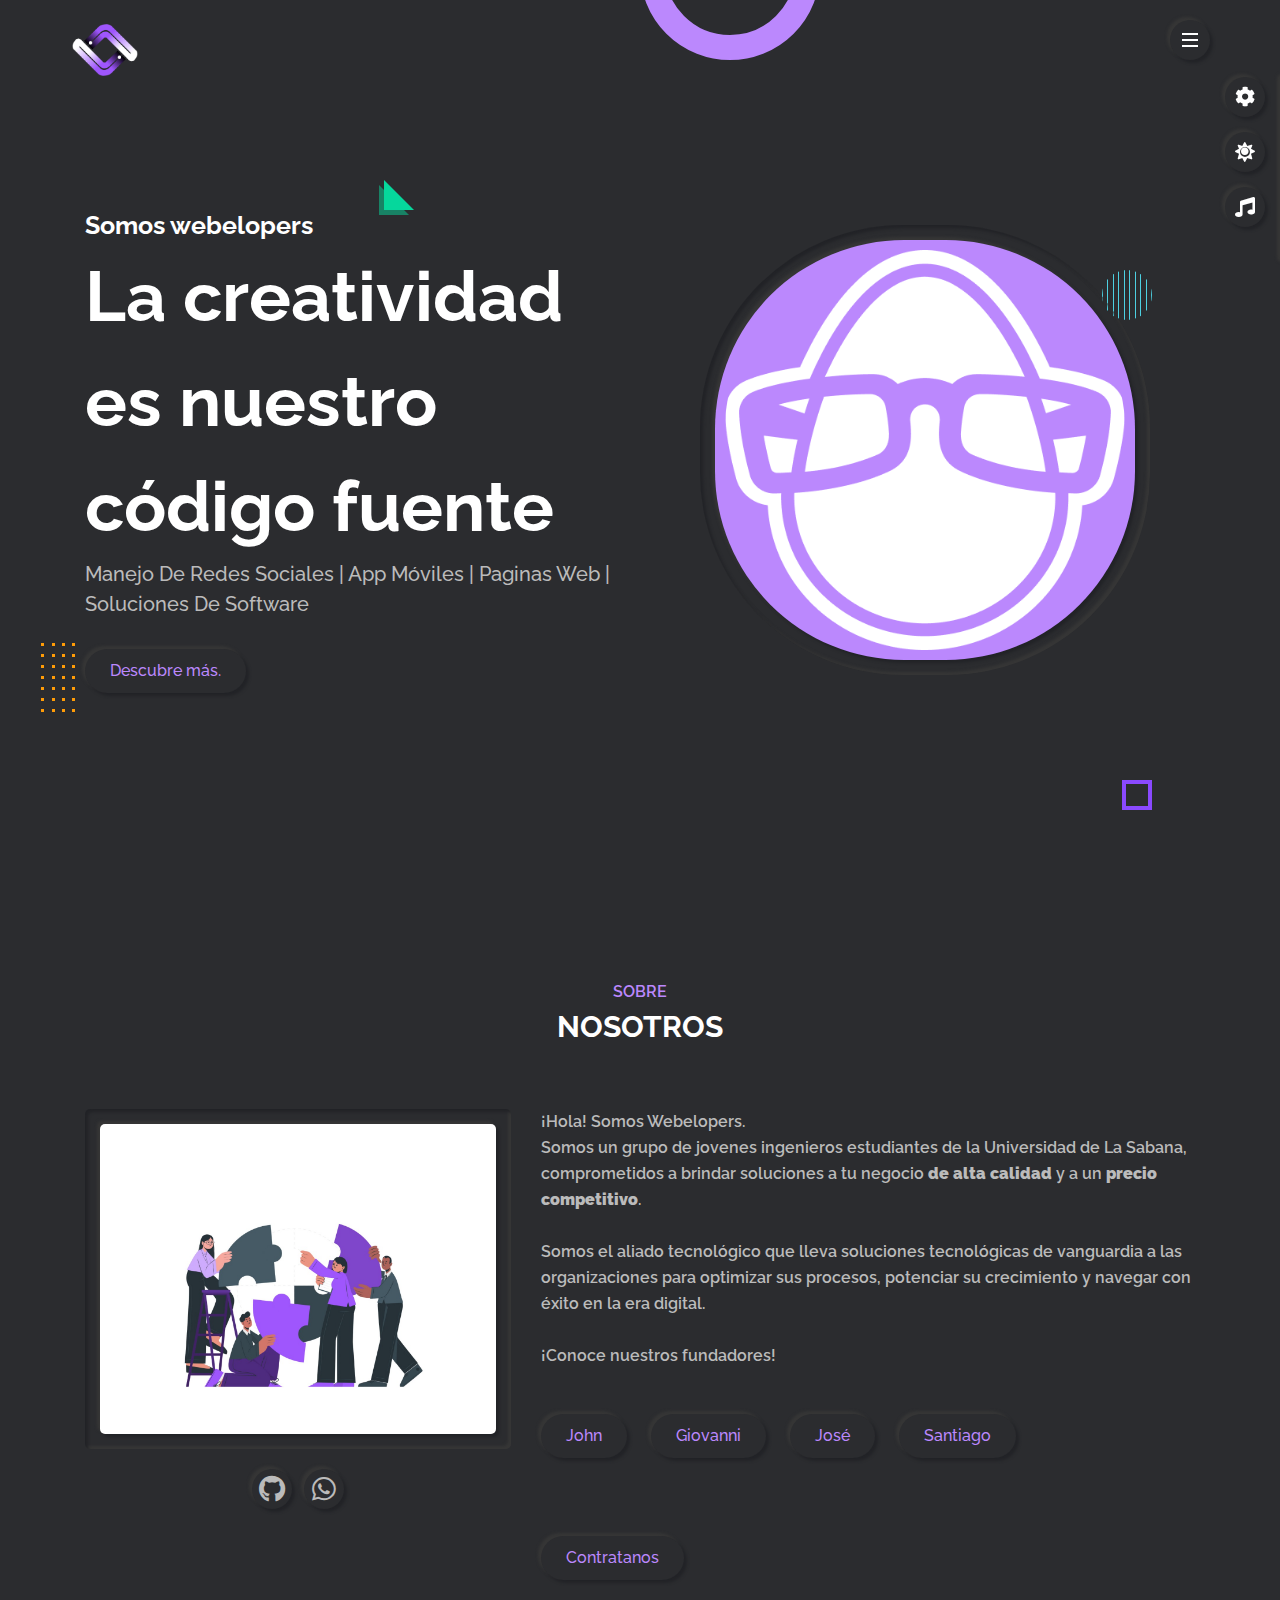
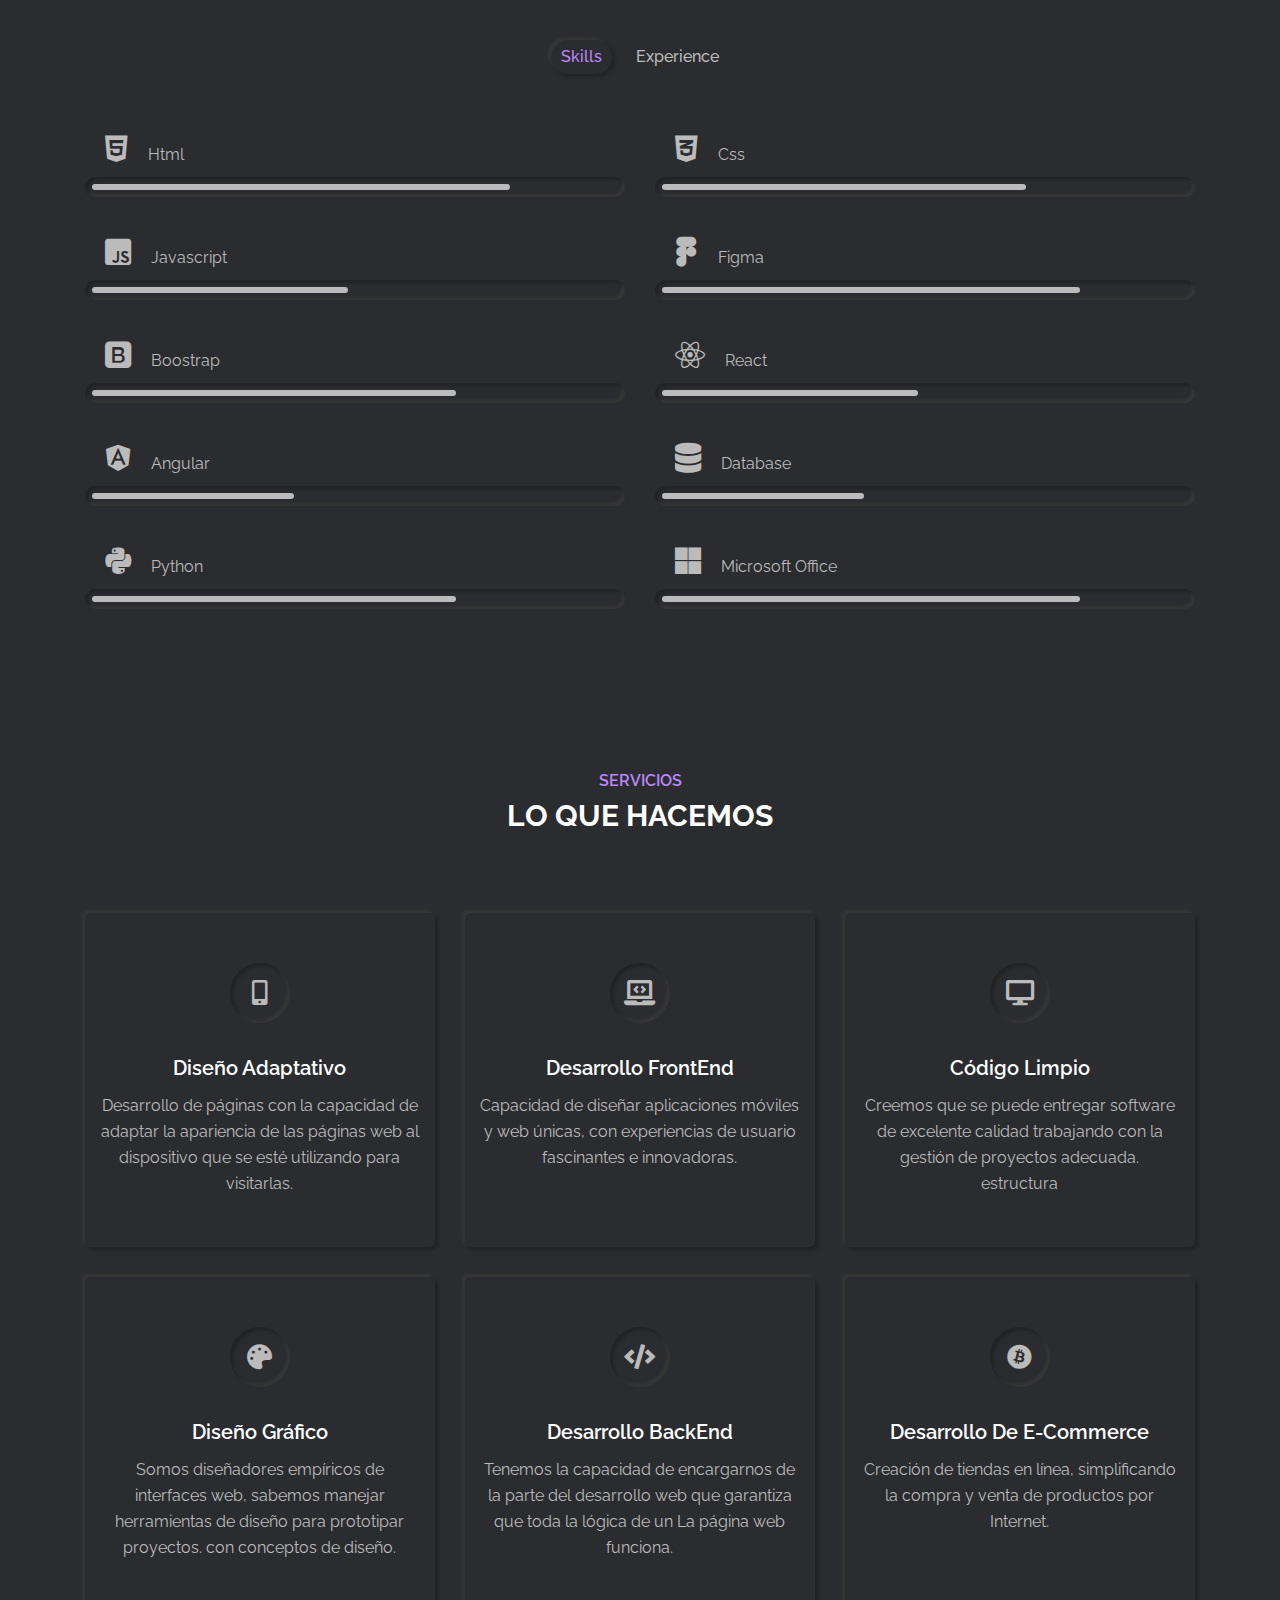
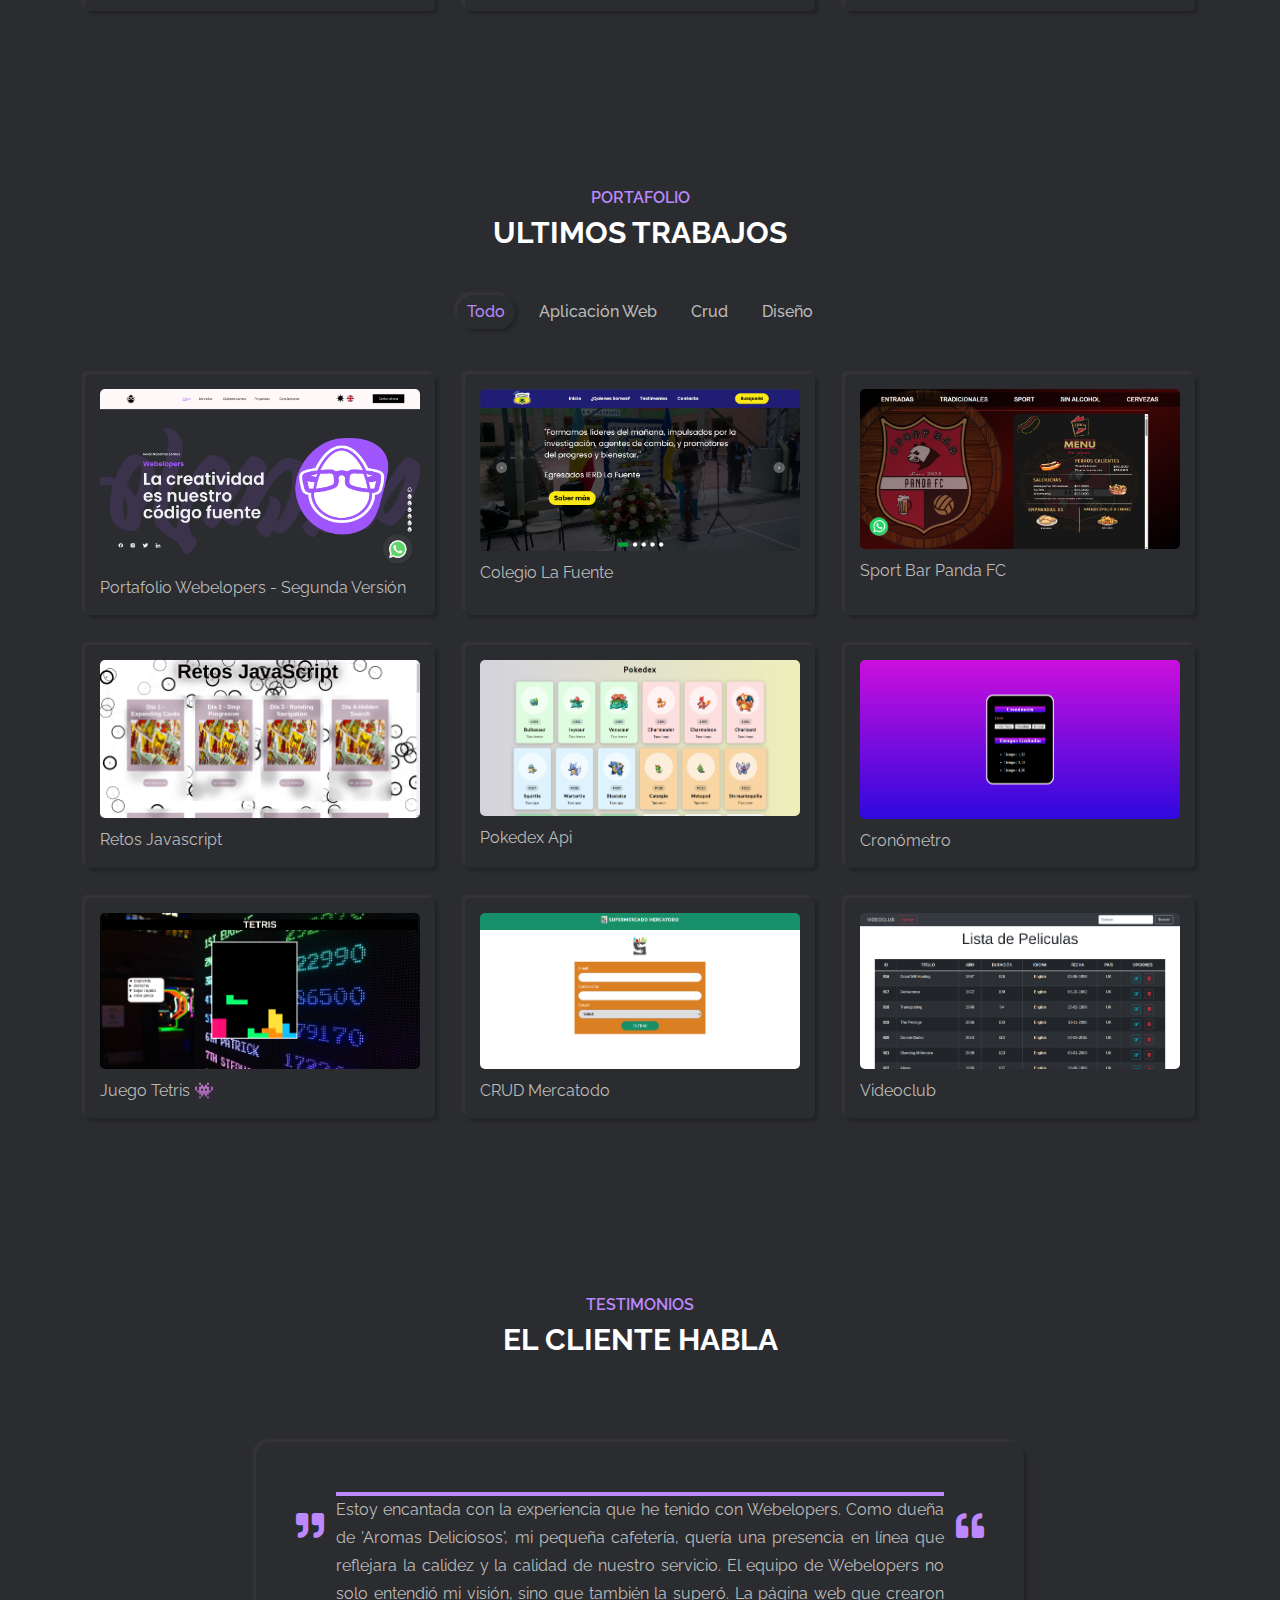
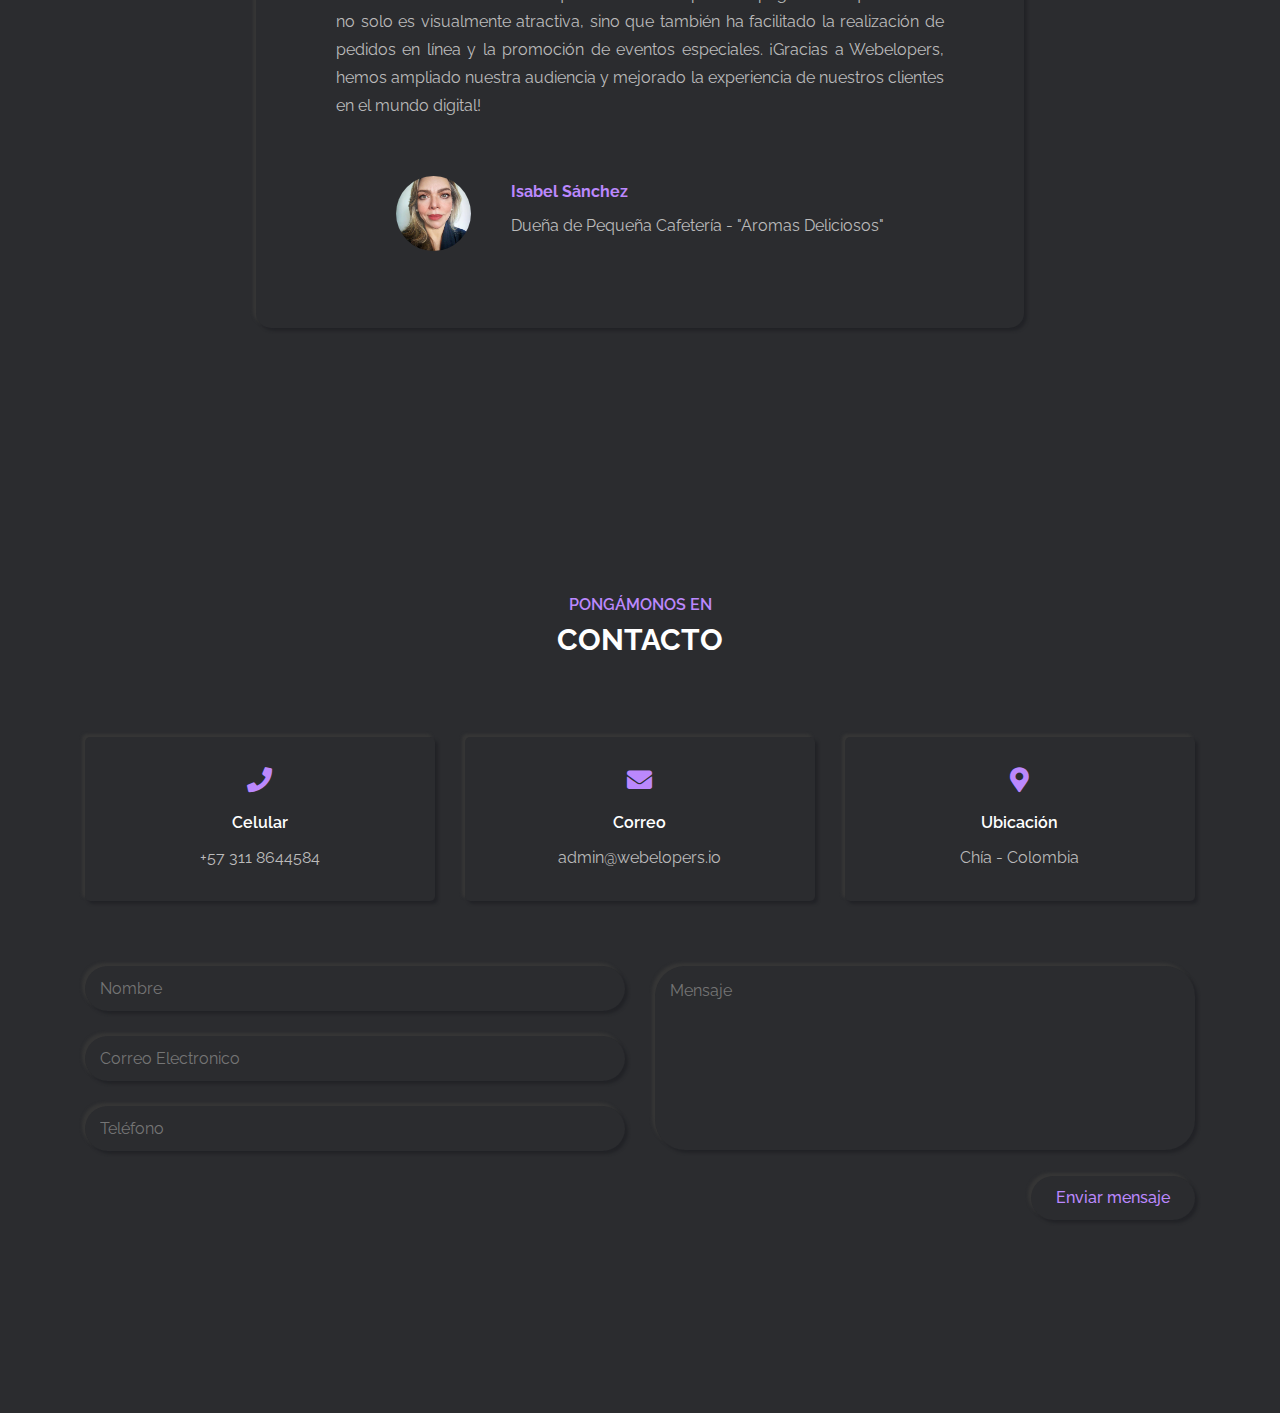
==== index.html @ 1c16ec81 "first commit" ====
<!DOCTYPE html>
<html lang="en">

<head>
  <meta charset="utf-8">
  <title>Webelopers</title>
  <meta name="viewport" content="width=device-width,initial-scale=1.0">
  <!-- font awesome -->
  <link rel="stylesheet" type="text/css" href="./assets/css/font-awesome.css">
  <!-- main css -->
  <link rel="stylesheet" type="text/css" href="./assets/css/style.css">
  <!-- responsive css -->
  <link rel="stylesheet" type="text/css" href="./assets/css/responsive.css">
  <!-- default color skin -->
  <link rel="stylesheet" type="text/css" href="./assets/css/skins/color-1.css">
  <!-- logo -->
  <link rel="icon" type="image/png" href="./assets/img/logo-simplificado.png">
  <!-- style switcher - for demo purposes only -->
  <link rel="stylesheet" type="text/css" class="alternate-style" title="color-1" href="./assets/css/skins/color-1.css">
  <link rel="stylesheet" type="text/css" class="alternate-style" title="color-2" href="./assets/css/skins/color-2.css"
    disabled>
  <link rel="stylesheet" type="text/css" class="alternate-style" title="color-3" href="./assets/css/skins/color-3.css"
    disabled>
  <link rel="stylesheet" type="text/css" class="alternate-style" title="color-4" href="./assets/css/skins/color-4.css"
    disabled>
  <link rel="stylesheet" type="text/css" class="alternate-style" title="color-5" href="./assets/css/skins/color-5.css"
    disabled>
  <link rel="stylesheet" type="text/css" href="./assets/css/style-switcher.css">
</head>

<body class="dark">

  <!-- preloader start -->
  <!-- <div class="preloader">
      <div class="box">
        <div></div><div></div><div></div>
      </div>
  </div> -->
  <!-- preloader end -->

  <!-- header start -->
  <header class="header">
    <div class="container">
      <div class="row justify-content-between">
        <div class="logo">
          <a href="./index.html"><img src="./assets/img/logo_fondo_negro_webelopers.png" alt="logo webelopers"></a>
        </div>
        <div class="hamburger-btn outer-shadow hover-in-shadow">
          <span></span>
        </div>
      </div>
    </div>
  </header>
  <!-- header end -->

  <!-- navigation menu start -->
  <nav class="nav-menu">
    <div class="close-nav-menu outer-shadow hover-in-shadow">&times;</div>
    <div class="nav-menu-inner">
      <ul>
        <li><a href="#home" class="link-item inner-shadow active">Inicio</a></li>
        <li><a href="#about" class="link-item outer-shadow hover-in-shadow">Nosotros</a></li>
        <li><a href="#services" class="link-item outer-shadow hover-in-shadow">Servicios</a></li>
        <li><a href="#portfolio" class="link-item outer-shadow hover-in-shadow">Portafolio</a></li>
        <li><a href="#testimonial" class="link-item outer-shadow hover-in-shadow">Testimonios</a></li>
        <li><a href="#contact" class="link-item outer-shadow hover-in-shadow">Contacto</a></li>
      </ul>
    </div>
    <!-- copyright text -->
    <p class="copyright-text">&copy; 2024 Webelopers</p>
  </nav>
  <div class="fade-out-effect">
  </div>
  <!-- navigation menu end -->

  <!-- home section start -->
  <section class="home-section section active" id="home">
    <!-- effect wrap start -->
    <div class="effect-wrap">
      <div class="effect effect-1">
      </div>
      <div class="effect effect-2">
        <div></div>
        <div></div>
        <div></div>
        <div></div>
        <div></div>
        <div></div>
        <div></div>
        <div></div>
        <div></div>
        <div></div>
        <div></div>
        <div></div>
        <div></div>
        <div></div>
        <div></div>
        <div></div>
        <div></div>
        <div></div>
        <div></div>
        <div></div>
        <div></div>
        <div></div>
        <div></div>
        <div></div>
        <div></div>
        <div></div>
        <div></div>
        <div></div>
      </div>
      <div class="effect effect-3">
      </div>
      <div class="effect effect-4">
      </div>
      <div class="effect effect-5">
        <div></div>
        <div></div>
        <div></div>
        <div></div>
        <div></div>
        <div></div>
        <div></div>
        <div></div>
        <div></div>
        <div></div>
      </div>
    </div>
    <!-- effect wrap end -->
    <div class="container">
      <div class="row full-screen align-items-center">
        <div class="home-text">
          <h2>Somos webelopers</h2>
          <h3>La creatividad es nuestro código fuente</h3>
          <h1>Manejo de redes sociales | app móviles | paginas web | soluciones de software</h1>
          <a href="#about" class="link-item btn-1 outer-shadow hover-in-shadow">Descubre más.</a>
        </div>
        <div class="home-img">
          <div class="img-box inner-shadow">
            <img src="./assets/img/profile-pic.png" class="outer-shadow" alt="profile-pic">
          </div>
        </div>
      </div>
    </div>
  </section>
  <!-- home section end -->

  <!-- about section start -->
  <section class="about-section section" id="about">
    <div class="container">
      <div class="row">
        <div class="section-title">
          <h2 data-heading="Sobre">NOSOTROS</h2>
        </div>
      </div>
      <div class="row">
        <div class="about-img">
          <div class="img-box inner-shadow">
            <img src="./assets/img/profile2.jpeg" class="outer-shadow" alt="profile-pic">
          </div>
          <!-- social links start -->
          <div class="social-links">
            <a href="https://github.com/JohnRojas06289" class="outer-shadow hover-in-shadow" target="_blank"><i
                class="fab fa-github"></i></a>
            <a href="https://wa.me/573112399582" class="outer-shadow hover-in-shadow" target="_blank"><i
                class="fab fa-whatsapp"></i></a>
          </div>
          <!-- social links end -->
        </div>
        <div class="about-info">
          <p><span>¡Hola! Somos Webelopers.<span>
                <br>Somos un grupo de jovenes ingenieros estudiantes de la Universidad de La Sabana, comprometidos a brindar soluciones a tu negocio <b> de alta calidad </b> y a un <b> precio competitivo</b>.
                <br>
                <br>
                Somos el aliado tecnológico que lleva soluciones tecnológicas de vanguardia a las organizaciones para optimizar sus procesos, potenciar su crecimiento y navegar con éxito en la era digital.
                <br>
                <br>
                  <span>¡Conoce nuestros fundadores!<span>
                </p>
                <a href="./pages/cv-page1.html" class="btn-1 outer-shadow hover-in-shadow" target="_blank">John</a>
                <a href="./pages/cv-page2.html" class="btn-1 outer-shadow hover-in-shadow" target="_blank">Giovanni</a>
                <a href="./pages/cv-page3.html" class="btn-1 outer-shadow hover-in-shadow" target="_blank">José</a>
                <a href="./pages/cv-page4.html" class="btn-1 outer-shadow hover-in-shadow" target="_blank">Santiago</a>
                <br><br><br>

                <a href="#contact" class="link-item btn-1 outer-shadow hover-in-shadow">Contratanos</a>
        </div>
      </div>
      <!-- about tabs start -->
      <div class="row">
        <div class="about-tabs">
          <span class="tab-item outer-shadow active" data-target=".skills">skills</span>
          <span class="tab-item" data-target=".experience">experience</span>
        </div>
      </div>
      <!-- about tabs end -->

      <!-- skills start -->
      <div class="row">
        <div class="skills tab-content active">
          <div class="row">
            <!-- skill item start -->
            <div class="skill-item">
              <p><i class="fab fa-html5"></i>Html</p>
              <div class="progress inner-shadow">
                <div class="progress-bar" style="width: calc(80% - 14px)">
                </div>
              </div>
            </div>
            <!-- skill item end -->
            <!-- skill item start -->
            <div class="skill-item">
              <p><i class="fab fa-css3-alt"></i>css</p>
              <div class="progress inner-shadow">
                <div class="progress-bar" style="width: calc(70% - 14px)">
                </div>
              </div>
            </div>
            <!-- skill item end -->
            <!-- skill item start -->
            <div class="skill-item">
              <p><i class="fab fa-js-square"></i>javascript</p>
              <div class="progress inner-shadow">
                <div class="progress-bar" style="width: calc(50% - 14px)">
                </div>
              </div>
            </div>
            <!-- skill item end -->
            <!-- skill item start -->
            <div class="skill-item">
              <p><i class="fab fa-figma"></i>Figma</p>
              <div class="progress inner-shadow">
                <div class="progress-bar" style="width: calc(80% - 14px)">
                </div>
              </div>
            </div>
            <!-- skill item end -->
            <!-- skill item start -->
            <div class="skill-item">
              <p><i class="fab fa-bootstrap"></i>boostrap</p>
              <div class="progress inner-shadow">
                <div class="progress-bar" style="width: calc(70% - 14px)">
                </div>
              </div>
            </div>
            <!-- skill item end -->
            <!-- skill item start -->
            <div class="skill-item">
              <p><i class="fab fa-react"></i>react</p>
              <div class="progress inner-shadow">
                <div class="progress-bar" style="width: calc(50% - 14px)">
                </div>
              </div>
            </div>
            <!-- skill item end -->
            <!-- skill item start -->
            <div class="skill-item">
              <p><i class="fab fa-angular"></i>Angular</p>
              <div class="progress inner-shadow">
                <div class="progress-bar" style="width: calc(40% - 14px)">
                </div>
              </div>
            </div>
            <!-- skill item end -->
            <!-- skill item start -->
            <div class="skill-item">
              <p><i class="fas fa-database"></i>database</p>
              <div class="progress inner-shadow">
                <div class="progress-bar" style="width: calc(40% - 14px)">
                </div>
              </div>
            </div>
            <!-- skill item end -->
            <!-- skill item start -->
            <div class="skill-item">
              <p><i class="fab fa-python"></i>python</p>
              <div class="progress inner-shadow">
                <div class="progress-bar" style="width: calc(70% - 14px)">
                </div>
              </div>
            </div>
            <!-- skill item end -->
            <!-- skill item start -->
            <div class="skill-item">
              <p><i class="fab fa-microsoft"></i>Microsoft office</p>
              <div class="progress inner-shadow">
                <div class="progress-bar" style="width: calc(80% - 14px)">
                </div>
              </div>
            </div>
            <!-- skill item end -->
          </div>
        </div>
      </div>
      <!-- skills end -->
      <!-- experience start -->
      <div class="row">
        <div class="experience tab-content">
          <div class="row">
            <div class="timeline">
              <div class="row">
                <!-- timeline item start -->
                <div class="timeline-item">
                  <div class="timeline-item-inner outer-shadow">
                    <i class="fas fa-briefcase icon"></i>
                    <span>Septiembre - Noviembre</span>
                    <h3>Colegio La Fuente</h3>
                    <p>Este proyecto de página web diseñado para fomentar la interacción y la conexión entre los exalumnos del Colegio La Fuente. Esta plataforma proporciona un espacio digital donde los graduados pueden encontrar información relevante para su vida después del colegio, así como compartir recuerdos y experiencias con otros miembros de la comunidad.</p>
                  </div>
                </div>
                <!-- timeline item end -->
                <!-- timeline item start -->
                <div class="timeline-item">
                  <div class="timeline-item-inner outer-shadow">
                    <i class="fas fa-briefcase icon"></i>
                    <span>Agosto - Septiembre</span>
                    <h3>Sport Bar Panda FC</h3>
                    <p>El proyecto "Sport Bar Panda FC" es una página web diseñada para simplificar la experiencia de menú en un bar deportivo. Con un enfoque en la usabilidad y la accesibilidad, esta plataforma ofrece a los clientes una forma fácil y rápida de explorar y visualizar elementos del menú mientras disfrutan de eventos deportivos en el bar.</p>
                  </div>
                </div>
                <!-- timeline item end -->
              </div>
            </div>
          </div>
        </div>
      </div>
      <!-- experience end -->

    </div>
  </section>
  <!-- about section end -->

  <!-- service section start -->
  <section class="service-section section" id="services">
    <div class="container">
      <div class="row">
        <div class="section-title">
          <h2 data-heading="Servicios">Lo que hacemos</h2>
        </div>
      </div>
      <div class="row">
        <!-- service item start -->
        <div class="service-item">
          <div class="service-item-inner outer-shadow">
            <div class="icon inner-shadow">
              <i class="fas fa-mobile-alt"></i>
            </div>
            <h3>Diseño adaptativo</h3>
            <p>Desarrollo de páginas con la capacidad de adaptar la apariencia de las páginas web al dispositivo que se esté utilizando para visitarlas.</p>
          </div>
        </div>
        <!-- service item end -->
        <!-- service item start -->
        <div class="service-item">
          <div class="service-item-inner outer-shadow">
            <div class="icon inner-shadow">
              <i class="fas fa-laptop-code"></i>
            </div>
            <h3>Desarrollo FrontEnd</h3>
            <p>Capacidad de diseñar aplicaciones móviles y web únicas, con experiencias de usuario fascinantes e innovadoras.</p>
          </div>
        </div>
        <!-- service item end -->
        <!-- service item start -->
        <div class="service-item">
          <div class="service-item-inner outer-shadow">
            <div class="icon inner-shadow">
              <i class="fas fa-desktop"></i>
            </div>
            <h3>Código Limpio</h3>
            <p>Creemos que se puede entregar software de excelente calidad trabajando con la gestión de proyectos adecuada.
              estructura</p>
          </div>
        </div>
        <!-- service item end -->
        <!-- service item start -->
        <div class="service-item">
          <div class="service-item-inner outer-shadow">
            <div class="icon inner-shadow">
              <i class="fas fa-palette"></i>
            </div>
            <h3>Diseño Gráfico</h3>
            <p>Somos diseñadores empíricos de interfaces web, sabemos manejar herramientas de diseño para prototipar proyectos.
              con conceptos de diseño.</p>
          </div>
        </div>
        <!-- service item end -->
        <!-- service item start -->
        <div class="service-item">
          <div class="service-item-inner outer-shadow">
            <div class="icon inner-shadow">
              <i class="fas fa-code"></i>
            </div>
            <h3>Desarrollo BackEnd</h3>
            <p>Tenemos la capacidad de encargarnos de la parte del desarrollo web que garantiza que toda la lógica de un
              La página web funciona.</p>
          </div>
        </div>
        <!-- service item end -->
        <!-- service item start -->
        <div class="service-item">
          <div class="service-item-inner outer-shadow">
            <div class="icon inner-shadow">
              <i class="fab fa-bitcoin"></i>
            </div>
            <h3>Desarrollo de E-commerce</h3>
            <p>Creación de tiendas en línea, simplificando la compra y venta de productos por Internet. </p>
          </div>
        </div>
        <!-- service item end -->
      </div>
    </div>
  </section>
  <!-- service section end -->


  <!-- portfolio section start -->
  <section class="portfolio-section section" id="portfolio">
    <div class="container">
      <div class="row">
        <div class="section-title">
          <h2 data-heading="portafolio">Ultimos trabajos</h2>
        </div>
      </div>
      <!-- portfolio filter start -->
      <div class="row">
        <div class="portfolio-filter">
          <span class="filter-item outer-shadow active" data-target="all">Todo</span>
          <span class="filter-item" data-target="Aplicación web">Aplicación web</span>
          <span class="filter-item" data-target="crud">crud</span>
          <span class="filter-item" data-target="Diseño">Diseño</span>
        </div>
      </div>
      <!-- portfolio filter end -->

      <!-- portfolio items start -->
      <div class="row portfolio-items">
        <!-- portfolio item start -->
        <div class="portfolio-item" data-category="Diseño">
          <div class="portfolio-item-inner outer-shadow">
            <div class="portfolio-item-img">
              <img src="assets/img/portfolio/thumb/project-1.png" alt="portfolio"
                data-screenshots="assets/img/portfolio/large/project-1/1.png">
              <!-- view project btn -->
              <span class="view-project">ver proyecto</span>
            </div>
            <p class="portfolio-item-title">Portafolio Webelopers - Segunda versión</p>
            <!-- portfolio item details start -->
            <div class="portfolio-item-details">
              <div class="row">
                <div class="description">
                  <h3>Detalles del proyecto</h3>
                  <p>El proyecto consiste en la creación de un portafolio digital atractivo y funcional para un emprendimiento de desarrollo web freelance. El portafolio servirá como una herramienta esencial para mostrar habilidades, proyectos anteriores y atraer potenciales clientes. Se está utilizando Figma para diseñar la interfaz, asegurando un enfoque profesional y moderno.
                  </p>
                </div>
                <div class="info">
                  <h3>Project info</h3>
                  <ul>
                    <li>Fecha - <span>Octubre - Actualmente</span></li>
                    <li>Herramientas - <span>Figma</span></li>
                    <li>Figma - <span><a
                          href="https://www.figma.com/file/tpiYoZDvSmbup5w8Xi1Kwc/Portfolio-WebDev?type=design&node-id=2%3A4&mode=design&t=embDMABFhrnXv2Y4-1">https://www.figma.com/file/tpiYoZDvSmbup5w8Xi1Kwc/Portfolio-WebDev?type=design&node-id=2%3A4&mode=design&t=embDMABFhrnXv2Y4-1</a></span>
                    </li>
                  
                  </ul>
                </div>
              </div>
            </div>
            <!-- portfolio item details end -->
          </div>
        </div>
        <!-- portfolio item end -->
        <!-- portfolio item start -->
        <div class="portfolio-item" data-category="web-application">
          <div class="portfolio-item-inner outer-shadow">
            <div class="portfolio-item-img">
              <img src="assets/img/portfolio/thumb/project-2.png" alt="portfolio"
                data-screenshots="assets/img/portfolio/large/project-2/1.jpg">
              <!-- view project btn -->
              <span class="view-project">ver proyecto</span>
            </div>
            <p class="portfolio-item-title">Colegio La Fuente</p>
            <!-- portfolio item details start -->
            <div class="portfolio-item-details">
              <div class="row">
                <div class="description">
                  <h3>Detalles del proyecto</h3>
                  <p>Este proyecto de página web diseñado para fomentar la interacción y la conexión entre los exalumnos del Colegio La Fuente. Esta plataforma proporciona un espacio digital donde los graduados pueden encontrar información relevante para su vida después del colegio, así como compartir recuerdos y experiencias con otros miembros de la comunidad.
                  </p>
                </div>
                <div class="info">
                  <h3>Project info</h3>
                  <ul>
                    <li>Fecha - <span>Noviembre</span></li>
                    <li>Herramientas - <span>Html, Css, Javascript</span></li>
                    <li>Github - <span><a
                          href="https://github.com/Gemu03/LaFuente">https://github.com/Gemu03/LaFuente</a></span>
                    </li>
                    <li>Web - <span><a
                          href="https://gemu03.github.io/LaFuente/">https://gemu03.github.io/LaFuente/</a></span></li>
                  </ul>
                </div>
              </div>
            </div>
            <!-- portfolio item details end -->
          </div>
        </div>
        <!-- portfolio item end -->
        <!-- portfolio item start -->
        <div class="portfolio-item" data-category="Aplicación web">
          <div class="portfolio-item-inner outer-shadow">
            <div class="portfolio-item-img">
              <img src="assets/img/portfolio/thumb/project-3.png" alt="portfolio"
                data-screenshots="assets/img/portfolio/large/project-3/1.png">
              <!-- view project btn -->
              <span class="view-project">ver proyecto</span>
            </div>
            <p class="portfolio-item-title">Sport Bar Panda FC</p>
            <!-- portfolio item details start -->
            <div class="portfolio-item-details">
              <div class="row">
                <div class="description">
                  <h3>Resumen del proyecto</h3>
                  <p>El proyecto "Sport Bar Panda FC" es una página web diseñada para simplificar la experiencia de menú en un bar deportivo. Con un enfoque en la usabilidad y la accesibilidad, esta plataforma ofrece a los clientes una forma fácil y rápida de explorar y visualizar elementos del menú mientras disfrutan de eventos deportivos en el bar.
                  </p>
                </div>
                <div class="info">
                  <h3>Project info</h3>
                  <ul>
                    <li>Fecha - <span>Septiembre</span></li>
                    <li>Herramientas - <span>Html, Css, Javascript</span></li>
                    <li>Github - <span><a
                          href="https://github.com/Gemu03/Panda-SportBar">https://github.com/Gemu03/Panda-SportBar</a></span>
                    </li>
                    <li>Página Web - <span><a
                          href="https://joseph8884.github.io/PandaSportBarMenu/">https://joseph8884.github.io/PandaSportBarMenu/</a></span></li>
                  </ul>
                </div>
              </div>
            </div>
            <!-- portfolio item details end -->
          </div>
        </div>
        <!-- portfolio item end -->


        
        <!-- portfolio item start -->
        <div class="portfolio-item" data-category="Aplicación web">
          <div class="portfolio-item-inner outer-shadow">
            <div class="portfolio-item-img">
              <img src="assets/img/portfolio/thumb/project-4.png" alt="portfolio"
                data-screenshots="assets/img/portfolio/large/project-3/1.png">
              <!-- view project btn -->
              <span class="view-project">ver proyecto</span>
            </div>
            <p class="portfolio-item-title">Retos javascript</p>
            <!-- portfolio item details start -->
            <div class="portfolio-item-details">
              <div class="row">
                <div class="description">
                  <h3>Detalles del proyecto</h3>
                  <p>Este desafío nos ayudó a mejorar nuestras habilidades en HTML, CSS y JavaScript, aplicando un estilo moderno.
                    con flexbox, animaciones CSS, propiedades personalizadas, entre otros se aprendio manipulaciones, eventos
                    métodos, solicitudes HTTP y más. Todo lo aplicado en estos ejercicios nos permitió mantener una
                    Imagen más clara de las tendencias actuales y de las exigencias de los nuevos requerimientos de las empresas/clientes.
                  </p>
                </div>
                <div class="info">
                  <h3>Project info</h3>
                  <ul>
                    <li>Fecha - <span>2021 - Agosto</span></li>
                    <li>Herramientas - <span>Html, Css, Javascript, Particles.js</span></li>
                    <li>Github - <span><a
                          href="https://github.com/JohnRojas0628/RetosJS">https://github.com/JohnRojas0628/RetosJS</a></span>
                    </li>
                    <li>Web - <span><a
                          href="https://johnrojas06289.github.io/RetosJS/">https://johnrojas06289.github.io/RetosJS/</a></span></li>
                  </ul>
                </div>
              </div>
            </div>
            <!-- portfolio item details end -->
          </div>
        </div>
        <!-- portfolio item end -->
        <!-- portfolio item start -->
        <div class="portfolio-item" data-category="Aplicación web">
          <div class="portfolio-item-inner outer-shadow">
            <div class="portfolio-item-img">
              <img src="assets/img/portfolio/thumb/project-5.png" alt="portfolio"
                data-screenshots="assets/img/portfolio/large/project-4/1.png">
              <!-- view project btn -->
              <span class="view-project">ver proyecto</span>
            </div>
            <p class="portfolio-item-title">pokedex api</p>
            <!-- portfolio item details start -->
            <div class="portfolio-item-details">
              <div class="row">
                <div class="description">
                  <h3>Detalles del proyecto</h3>
                  <p>Este proyecto es parte de los 25 desafíos de javascript, se puso en una sección aparte porque
                    consideramos que el aprendizaje fue muy amplio, una API RESTful completa vinculada a una extensa base de datos
                    que detalla todo sobre la serie principal de juegos Pokémon, en lugar de la pokedex, tipo, nombre
                    y una foto incluye este proyecto de los 150 pokemon.</p>
                </div>
                <div class="info">
                  <h3>Detalles del proyecto</h3>
                  <ul>
                    <li>Fecha - <span>2021 - Julio</span></li>
                    <li>Herramientas - <span>Html, Css, Javascript</span></li>
                    <li>Github - <span><a
                          href="https://github.com/JohnRojas0628/RetosJS/tree/main/RETOS/D%C3%ADa%2019%20-%20Pokedex%20API">https://github.com/JohnRojas0628/RetosJS/tree/main/RETOS/D%C3%ADa%2019%20-%20Pokedex%20API</a></span>
                    <li>Web - <span><a
                          href="https://retos-js-ten.vercel.app/RETOS/D%C3%ADa%2019%20-%20Pokedex%20API/index.html">https://retos-js-ten.vercel.app/RETOS/D%C3%ADa%2019%20-%20Pokedex%20API/index.html</a></span>
                    </li>
                  </ul>
                </div>
              </div>
            </div>
            <!-- portfolio item details end -->
          </div>
        </div>
        <!-- portfolio item end -->
        <!-- portfolio item start -->
        <div class="portfolio-item" data-category="Aplicación web">
          <div class="portfolio-item-inner outer-shadow">
            <div class="portfolio-item-img">
              <img src="assets/img/portfolio/thumb/project-6.png" alt="portfolio"
                data-screenshots="assets/img/portfolio/large/project-5/1.png">
              <!-- view project btn -->
              <span class="view-project">ver proyecto</span>
            </div>
            <p class="portfolio-item-title">Cronómetro</p>
            <!-- portfolio item details start -->
            <div class="portfolio-item-details">
              <div class="row">
                <div class="description">
                  <h3>Detalles del proyecto</h3>
                  <p>Este fue nuestro primer pequeño proyecto realizado principalmente con Javascript, el cronómetro tiene la
                    Posibilidad de registrar tiempos, tiempo de parada y ejecución con la ayuda de los controles que tiene.
                    él.</p>
                </div>
                <div class="info">
                  <h3>Project Brief</h3>
                  <ul>
                    <li>Fecha - <span>2021 - Julio</span></li>
                    <li>Herramientas - <span>Html, Css, Javascript</span></li>
                    <li>Github - <span><a
                          href="https://github.com/JohnRojas0628/CronometroJS">https://github.com/JohnRojas0628/CronometroJS</a></span>
                    <li>Web - <span><a
                          href="https://cronometro-js-omega.vercel.app/">https://cronometro-js-omega.vercel.app/</a></span>
                    </li>
                  </ul>
                </div>
              </div>
            </div>
            <!-- portfolio item details end -->
          </div>
        </div>
        <!-- portfolio item end -->
        <!-- portfolio item start -->
        <div class="portfolio-item" data-category="Aplicación web">
          <div class="portfolio-item-inner outer-shadow">
            <div class="portfolio-item-img">
              <img src="assets/img/portfolio/thumb/project-8.png" alt="portfolio"
                data-screenshots="assets/img/portfolio/large/project-6/1.png">
              <!-- view project btn -->
              <span class="view-project">ver proyecto</span>
            </div>
            <p class="portfolio-item-title">Juego tetris 👾</p>
            <!-- portfolio item details start -->
            <div class="portfolio-item-details">
              <div class="row">
                <div class="description">
                  <h3>Detalles del proyecto</h3>
                  <p>Primer trabajo colaborativo, en el que trabajamos con el sistema de control de versiones github, también fue
                    el primer juego con una complejidad media de Javascript, de la misma manera también utilizamos un lienzo que
                    contiene el juego</p>
                </div>
                <div class="info">
                  <h3>Detalles del proyecto</h3>
                  <ul>
                    <li>Fecha - <span>2021 - Septiembre</span></li>
                    <li>Herramientas - <span>Html, Css, Javascript</span></li>
                    <li>Github - <span><a
                          href="https://github.com/angelicahg/Tetris-grupal">https://github.com/angelicahg/Tetris-grupal</a></span>
                    <li>Web - <span><a
                          href="https://tetris-grupal.vercel.app/">https://tetris-grupal.vercel.app/</a></span></li>
                  </ul>
                </div>
              </div>
            </div>
            <!-- portfolio item details end -->
          </div>
        </div>
        <!-- portfolio item end -->
        <!-- portfolio item start -->
        <div class="portfolio-item" data-category="crud">
          <div class="portfolio-item-inner outer-shadow">
            <div class="portfolio-item-img">
              <img src="assets/img/portfolio/thumb/project-7.png" alt="portfolio"
                data-screenshots="assets/img/portfolio/large/project-7/1.png, assets/img/portfolio/large/project-7/2.png">
              <!-- view project btn -->
              <span class="view-project">ver proyecto</span>
            </div>
            <p class="portfolio-item-title">CRUD Mercatodo</p>
            <!-- portfolio item details start -->
            <div class="portfolio-item-details">
              <div class="row">
                <div class="description">
                  <h3>Detalles del proyecto</h3>
                  <p>Mercatodo, proyecto Fullstack, CRUD con login para gestionar inventario en una empresa.
                    <br>
                    Inicio de sesión de usuario
                    Usuario general sin permisos de modificación de datos: Usuario: general, Contraseña: programa, Cargo: Empleado,
                    <br>
                    Usuario administrador con permisos para modificar los datos: Usuario: admin, Contraseña: programa, Cargo: Administrador</p>
                </div>
                <div class="info">
                  <h3>Project Brief</h3>
                  <ul>
                    <li>Fecha - <span>2021 - Octubre</span></li>
                    <li>Herramientas- <span>React, MySql, Django, Boostrap, Css</span></li>
                    <li>Github - <span><a
                          href="https://github.com/julianamrg/mercatodo">https://github.com/julianamrg/mercatodo</a></span>
                    <li>Web - <span><a
                          href="https://mercatodocrud.netlify.app/">https://mercatodocrud.netlify.app/</a></span></li>
                  </ul>
                </div>
              </div>
            </div>
            <!-- portfolio item details end -->
          </div>
        </div>
        <!-- portfolio item end -->
        <!-- portfolio item start -->
        <div class="portfolio-item" data-category="crud">
          <div class="portfolio-item-inner outer-shadow">
            <div class="portfolio-item-img">
              <img src="assets/img/portfolio/thumb/project-10.png" alt="portfolio"
                data-screenshots="assets/img/portfolio/large/project-10/1.png, assets/img/portfolio/large/project-10/2.png">
              <!-- view project btn -->
              <span class="view-project">ver proyecto</span>
            </div>
            <p class="portfolio-item-title">Videoclub</p>
            <!-- portfolio item details start -->
            <div class="portfolio-item-details">
              <div class="row">
                <div class="description">
                  <h3>Detalles del proyectof</h3>
                  <p>Proyecto FullStack CRUD para gestionar el inventario de películas. Hecho con Angular (Typescript), Express y MySQL</p>
                </div>
                <div class="info">
                  <h3>Project Brief</h3>
                  <ul>
                    <li>Fecha - <span>2021 - Noviembre</span></li>
                    <li>Herramientas - <span>Angular, Express, MySql, Html, Css, Javascript, Typescript</span></li>
                    <li>Github - <span><a
                          href="https://github.com/DaniOspina/frontvideoclub">https://github.com/DaniOspina/frontvideoclub</a></span>
                    </li>
                    <li>Web - <span><a
                          href="https://frontvideoclub.vercel.app/home">https://frontvideoclub.vercel.app/home</a></span></li>
                  </ul>
                </div>
              </div>
            </div>
            <!-- portfolio item details end -->
          </div>
        </div>
        <!-- portfolio item end -->
      </div>
      <!-- portfolio items end -->
    </div>
  </section>
  <!-- portfolio section end -->

  <!-- testimonial section start -->
  <div class="testimonial-section section" id="testimonial">
    <div class="container">
      <div class="row">
        <div class="section-title">
          <h2 data-heading="testimonios">El cliente habla</h2>
        </div>
        <div class="testimonial-container outer-shadow">
          <div class="progress-bar-testimonial"></div>
          <div class="fas fa-quote-right fa-quote"></div>
          <div class="fas fa-quote-left fa-quote"></div>
          <p class="testimonial">
            Estoy encantada con la experiencia que he tenido con Webelopers. Como dueña de 'Aromas Deliciosos', mi pequeña cafetería, quería una presencia en línea que reflejara la calidez y la calidad de nuestro servicio. El equipo de Webelopers no solo entendió mi visión, sino que también la superó. La página web que crearon no solo es visualmente atractiva, sino que también ha facilitado la realización de pedidos en línea y la promoción de eventos especiales. ¡Gracias a Webelopers, hemos ampliado nuestra audiencia y mejorado la experiencia de nuestros clientes en el mundo digital!
          </p>
          <div class="user">
            <img src="./assets/img/testimonio/isabel.jpeg" alt="user" class="user-image" />
            <div class="user-details">
              <h4 class="username">Isabel Sánchez</h4>
              <p class="role">Dueña de Pequeña Cafetería - "Aromas Deliciosos"</p>
            </div>
          </div>
        </div>
      </div>
    </div>
  </div>
  <!-- testimonial section end -->

  <!-- contact section start -->
  <section class="contact-section section" id="contact">
    <div class="container">
      <div class="row">
        <div class="section-title">
          <h2 data-heading="Pongámonos en">contacto</h2>
        </div>
      </div>
      <div class="row">
        <!-- contact item start -->
        <div class="contact-item">
          <div class="contact-item-inner outer-shadow">
            <i class="fas fa-phone"></i>
            <span>Celular</span>
            <a
            href="https://wa.me/573118644584"
            target="_blank"
            >+57 311 8644584
          </a>
          </div>
        </div>
        <!-- contact item end -->
        <!-- contact item start -->
        <div class="contact-item">
          <div class="contact-item-inner outer-shadow">
            <i class="fas fa-envelope"></i>
            <span>Correo</span>
              <a
              href="mailto:admin@webelopers.io"
              >admin@webelopers.io
            </a>
          </div>
        </div>
        <!-- contact item end -->
        <!-- contact item start -->
        <div class="contact-item">
          <div class="contact-item-inner outer-shadow">
            <i class="fas fa-map-marker-alt"></i>
            <span>Ubicación</span>
            <p>Chía - Colombia</p>
          </div>
        </div>
        <!-- contact item end -->
      </div>
      <div class="row">
        <div class="contact-form">
          <form action="https://formsubmit.co/ingestebanmu@hotmail.com" method="POST">
            <div class="row">
              <div class="w-50">
                <div class="input-group outer-shadow hover-in-shadow">
                  <input type="text" name="nombre"  placeholder="Nombre" class="input-control" required>
                </div>
                <div class="input-group outer-shadow hover-in-shadow">
                  <input type="email" name="email" placeholder="Correo Electronico" class="input-control" required>
                </div>
                <div class="input-group outer-shadow hover-in-shadow">
                  <input type="text" name="Teléfono"  placeholder="Teléfono" class="input-control" required>
                </div>
              </div>
              <div class="w-50">
                <div class="input-group outer-shadow hover-in-shadow">
                  <textarea type="text" name="mensaje" class="input-control" placeholder="Mensaje" required></textarea>
                </div>
              </div>
            </div>
            <div class="row">
              <div class="submit-btn">
                <button class="btn-1 outer-shadow hover-in-shadow"><a type="submit" href="./pages/thanks.html"></a>Enviar mensaje</button>
              </div>
            </div>
          </form>
        </div>
      </div>
    </div>
  </section>
  <!-- contact section end -->

  <!-- portfolio popup start -->
  <div class="pp portfolio-popup">
    <div class="pp-details">
      <div class="pp-details-inner">
        <div class="pp-title">
          <h2></h2>
          <p>Category - <span class="pp-project-category"></span></p>
        </div>
        <div class="pp-project-details">
        </div>
      </div>
    </div>

    <div class="separator"></div>

    <div class="pp-main">
      <div class="pp-main-inner">
        <div class="pp-project-details-btn outer-shadow hover-in-shadow">Project Details <i class="fas fa-plus"></i>
        </div>
        <div class="pp-close outer-shadow hover-in-shadow">&times;</div>
        <img src="./assets/img/portfolio/large/project-1/1.png" alt="img" class="pp-img outer-shadow">
        <div class="pp-counter"></div>
      </div>
      <div class="pp-loader">
        <div></div>
      </div>
      <!-- pp navigation -->
      <div class="pp-prev"><i class="fas fa-play"></i></div>
      <div class="pp-next"><i class="fas fa-play"></i></div>
    </div>
  </div>
  <!-- portfolio popup end -->

  <!-- style switcher start - for demo purposes only -->
  <div class="style-switcher outer-shadow">
    <div class="style-switcher-toggler s-icon outer-shadow hover-in-shadow">
      <i class="fas fa-cog fa-spin"></i>
    </div>

    <div class="day-night s-icon outer-shadow hover-in-shadow">
      <i class="fas fa-moon"></i>
    </div>
    <h4>Theme Colors</h4>
    <div class="colors">
      <span class="color-1" onclick="setActiveStyle('color-1')"></span>
      <span class="color-2" onclick="setActiveStyle('color-2')"></span>
      <span class="color-3" onclick="setActiveStyle('color-3')"></span>
      <span class="color-4" onclick="setActiveStyle('color-4')"></span>
      <span class="color-5" onclick="setActiveStyle('color-5')"></span>
    </div>

    <div class="music s-icon outer-shadow hover-in-shadow">
      <i class="fas fa-music"></i>
    </div>
    <h4>Songs</h4>
    <div class="songs">
      <div class="player">
        <audio class="player__audio" controls id="audio">
          <source src="./assets/audio/song1.mp3" type="audio/mpeg" />
        </audio>

        <div class="player__controls">
          <div class="player__btn player__btn--medium" id="backward">
            <i class="fas fa-backward"></i>
          </div>

          <div class="player__btn player__btn--medium bg-music play" id="play">
            <i class="fas fa-play play-btn"></i>
            <i class="fas fa-pause pause-btn hide"></i>
          </div>

          <div class="player__btn player__btn--medium" id="forward">
            <i class="fas fa-forward"></i>
          </div>
        </div>
      </div>
    </div>
  </div>
  <!-- style switcher end -->



  <!-- main js -->
  <script src="./assets/js/main.js"></script>
  <!-- style switcher js -->
  <script src="./assets/js/style-switcher.js"></script>
</body>

</html>
---- assets/css/style.css ----
/*-----------
fonts
--------------*/
@import url('https://fonts.googleapis.com/css2?family=Raleway:wght@400;500;600;700&display=swap');

/*---------------
global style
----------------*/
/* define custom css variables */
:root{
   --bg-black-900: #000000;
   --bg-black-100: #dddddd;
   --bg-black-50: #eff0f4;
   --bg-opacity: rgba(255,255,255,0.5);
   --text-black-900: #000000;
   --text-black-700: #555555;
   --text-black-600: #666666;
   --text-black-300: #bbbbbb;
   --outer-shadow: 3px 3px 3px #d0d0d0, -3px -3px 3px #f8f8f8;
   --outer-shadow-0: 0 0 0 #d0d0d0, 0 0 0 #f8f8f8;
   --inner-shadow: inset 3px 3px 3px #d0d0d0, inset -3px -3px 3px #f8f8f8;
   --inner-shadow-0: inset 0 0 0 #d0d0d0, inset 0 0 0 #f8f8f8;
}
/* override custom css variables for dark theme */
body.dark{
   --bg-black-900: #ffffff;
   --bg-black-100: #353535;
   --bg-black-50: #2b2c2f;
   --bg-opacity: rgba(43,44,47,0.5);
   --text-black-900: #ffffff;
   --text-black-700: #ffffff;
   --text-black-600: #bbbbbb;
   --outer-shadow: 3px 3px 3px #222327, -3px -3px 3px #363636;
   --outer-shadow-0: 0 0 0 #222327, 0 0 0 #363636;
   --inner-shadow: inset 3px 3px 3px #222327, inset -3px -3px 3px #363636;
   --inner-shadow-0: inset 0 0 0 #222327, inset 0 0 0 #363636;
}
body{
   font-size: 16px;
   line-height: 1.5;
   overflow-x: hidden;
   background-color: var(--bg-black-50);
}
body.hidden-scrolling{
   overflow-y: hidden;
}
*:not(i){
   font-family: 'Raleway', sans-serif;
   font-weight: 400;
}
*{
   margin:0;
   padding: 0;
   box-sizing: border-box;
   outline: none;
}
:before,:after{
   box-sizing: border-box;
}
a{
   text-decoration: none;
}
ul{
   list-style: none;
   margin:0;
   padding:0;
}
img{
   vertical-align: middle;
   max-width: 100%;
}
.container{
   max-width: 1140px;
   margin:auto;
}
.row{
   display: flex;
   flex-wrap: wrap;
}
.justify-content-between{
   justify-content: space-between;
}
.outer-shadow{
   box-shadow: var(--outer-shadow);
}
.inner-shadow{
   box-shadow: var(--inner-shadow);
}
.hover-in-shadow{
   position: relative;
   z-index: 1;
}
.hover-in-shadow:hover{
   box-shadow: var(--outer-shadow-0);  
}
.hover-in-shadow:after{
   content: '';
   position: absolute;
   left:0;
   top:0;
   width: 100%;
   height: 100%;
   transition: all 0.3s ease;
   z-index: -1;
}
.hover-in-shadow:hover:after{
   box-shadow: var(--inner-shadow);
}
.align-items-center{
   align-items: center;
}
.btn-1{
   padding: 10px 25px;
   font-size: 16px;
   font-weight: 500;
   color: var(--skin-color);
   background-color: transparent;
   line-height: 1.5;
   cursor: pointer;
   border-radius: 30px;
   transition: all 0.3s ease;
   display: inline-block;
   border:none;
}
.btn-1:after{
   border-radius: 30px;
}
.effect-wrap .effect{
   position: absolute;
   z-index: -1;
}
.effect-1{
   width: 30px;
   height: 30px;
   border:4px solid #8a49ff;
   right: 10%;
   bottom: 10%;
   animation: spin 10s linear infinite
}
.effect-2{
   left: 3%;
   bottom: 20%;
   width: 40px;
   display: flex;
   flex-wrap: wrap;
   justify-content: space-between;
   animation: topBounce 3s ease-in-out infinite
}
.effect-2 div{
   height: 3px;
   width: 3px;
   background-color: #ff9c07;
   margin:0 3px 8px;
}
.effect-3{
   height: 180px;
   width: 180px;
   border:25px solid var(--skin-color);
   border-radius: 50%;
   left: 50%;
   top:-120px;
   animation: leftBounce 3s ease-in-out infinite
}
.effect-4{
   border-top:30px solid transparent;
   border-left:30px solid #06d79c;
   left: 30%;
   top:20%;
   animation: spin 15s linear infinite;
}
.effect-4:before{
   content: '';
   border-top:30px solid transparent;
   border-left:30px solid #06d79c;
   position: absolute;
   opacity: 0.5;
   left: -35px;
   top:-25px;
}
.effect-5{
   height: 50px;
   width: 50px;
   right: 10%;
   top:30%;
   display: flex;
   justify-content: space-between;
   border-radius: 50%;
   overflow:hidden;
   animation: spin 10s linear infinite;
}
.effect-5 div{
   width: 1px;
   background-color: #4dd0e1;
}
@keyframes spin{
   0%{
      transform: rotate(0deg);
   }
   100%{
      transform: rotate(360deg);
   }
}
@keyframes topBounce{
   0%,100%{
      transform: translateY(0);
   }
   50%{
     transform: translateY(25px);  
   }
}
@keyframes leftBounce{
   0%,100%{
      transform: translateX(0);
   }
   50%{
     transform: translateX(25px);  
   }
}
@keyframes fadeInTop{
   0%{
      opacity:0;
      transform: translateY(-25px);
   }
   100%{
      opacity:1;
      transform: translateY(0px);  
   }
}
.section-title{
   padding: 0 15px;
   flex:0 0 100%;
   max-width: 100%;
   text-align: center;
   margin-bottom: 60px;
}
.section-title h2{
   display: inline-block;
   font-size: 30px;
   font-weight: 700;
   color: var(--text-black-900);
   text-transform: uppercase;
   margin:0;
}
.section-title h2:before{
   content: attr(data-heading);
   display: block;
   font-size: 16px;
   font-weight: 600;
   color: var(--skin-color);
}
.section.hide{
   display: none;
}

/*-----------
preloader
-----------*/
.preloader{
   position: fixed;
   left:0;
   top:0;
   height: 100%;
   width: 100%;
   z-index: 1500;
   background-color: var(--bg-black-50);
   display: flex;
   align-items: center;
   justify-content: center;
}
.preloader.fade-out{
   opacity: 0;
   transition: all 0.6s ease;
}
.preloader .box{
   width: 65px;
   display: flex;
   flex-wrap: wrap;
   justify-content: space-between;
}
.preloader .box div{
   height: 15px;
   width: 15px;
   background-color: var(--skin-color);
   border-radius: 50%;
   animation: loaderAni 1s ease infinite;
}
.preloader .box div:nth-child(2){
   animation-delay: 0.1s;
}
.preloader .box div:nth-child(3){
   animation-delay: 0.2s;
}
@keyframes loaderAni{
   0%,100%{
      transform: translateY(0);
   }
   50%{
      transform: translateY(-30px);  
   }
}
/*-----------
header
-------------*/
.header{
   padding: 20px 15px;
   position: absolute;
   width: 100%;
   top:0;
   left: 0;
   z-index: 99;
}
.header .logo a{
   display: inline-block;
   text-align: center;
   line-height: 36px;
   height: 70px;
   width: 70px;
   font-size: 24px;
   color:var(--skin-color);
   font-weight: 600;
   text-transform: uppercase;
}
.header .hamburger-btn{
   height: 40px;
   width: 40px;
   display: flex;
   align-items: center;
   cursor: pointer;
   border-radius: 50%;
   justify-content: center;
   transition: all 0.3s ease;
}
.header .hamburger-btn:after{
   border-radius: 50%;
}
.header .hamburger-btn span{
   display: block;
   height: 2px;
   width: 16px;
   background-color: var(--bg-black-900);
   position: relative;
}
.header .hamburger-btn span:before,
.header .hamburger-btn span:after{
   content: '';
   position: absolute;
   left:0;
   width: 100%;
   height: 100%;
   background-color: var(--bg-black-900);
}
.header .hamburger-btn span:before{
   top:-6px;
}
.header .hamburger-btn span:after{
   top:6px;
}

/*--------------
navigation menu
----------------*/
.nav-menu{
   position: fixed;
   background-color: var(--bg-black-50);
   padding:0 15px;
   left:0;
   top:0;
   width: 100%;
   height: 100%;
   z-index:-1;
   opacity:0;
   visibility: hidden;
   overflow-y: auto;
}
.fade-out-effect{
   position: fixed;
   left:0;
   top:0;
   width: 100%;
   height: 100%;
   background-color: var(--bg-black-50);
   z-index: -1;
   visibility: hidden;
}
.fade-out-effect.active{
   visibility: visible;
   z-index: 1000;
   animation: fadeOut 0.3s ease-out;
}
@keyframes fadeOut{
   0%{
      opacity: 1;
   }
   100%{
      opacity: 0;
   }
}
.nav-menu.open{
   visibility: visible;
   opacity:1;
   z-index: 999;
   transition: all 0.3s ease-in;
}
.nav-menu .close-nav-menu{
   height: 40px;
   width: 40px;
   display: block;
   font-size: 35px;
   line-height: 35px;
   border-radius: 50%;
   position: absolute;
   right: 15px;
   top:15px;
   cursor: pointer;
   text-align: center;
   color: var(--text-black-600);
   transition: all 0.3s ease;
}
.nav-menu .close-nav-menu:after{
   border-radius: 50%;
}
.nav-menu-inner{
   min-height: 100vh;
   display: flex;
   align-items: center;
   justify-content: center;
}
.nav-menu ul{
   padding:15px;
}
.nav-menu ul li{
   display: block;
   margin-bottom: 20px;
   text-align: center;
}
.nav-menu ul li:last-child{
   margin-bottom:0;
}
.nav-menu ul li a{
   display: inline-block;
   font-size: 28px;
   font-weight: 600;
   color: var(--text-black-600);
   padding: 5px 30px;
   text-transform: capitalize;
   border-radius: 30px;
   transition: all 0.3s ease;
}
.nav-menu ul li a.active{
   color: var(--skin-color);
}
.nav-menu ul li a:after{
   border-radius: 30px;
}
.nav-menu .copyright-text{
   position: absolute;
   top:50%;
   font-size: 15px;
   color: var(--text-black-600);
   transform: translateY(-50%) rotate(-90deg);
   left:-60px
}


/*-----------
home section
------------*/
.home-section{
   position: relative;
}
.home-section .full-screen{
   padding:50px 0;
   min-height: 100vh;
}
.home-section .home-text,
.home-section .home-img{
   flex:0 0 50%;
   max-width: 50%;
   padding:0 15px;
}
.home-section .home-text h2{
   font-size: 25px;
   font-weight: 700;
   color: var(--text-black-900);
   margin:0;
}
.home-section .home-text h3{
   color: var(--text-black-900);
   font-size: 70px;
   font-weight: 700;
   margin:0;
}
.home-section .home-text h1{
   font-size: 20px;
   font-weight: 500;
   color: var(--text-black-600);
   margin:0;
   text-transform: capitalize;
}
.home-section .home-text .btn-1{
   margin-top: 30px;
}
.home-section .home-img .img-box{
   max-width: 450px;
   display: block;
   margin:auto;
   border-radius: 45%;
   padding: 15px;
}
.home-section .home-img .img-box img{
   width: 100%;
   border-radius: 45%;
   border:10px solid transparent;
   background-color: var(--skin-color);
}

/*----------------
about section
----------------*/
.about-section{
   padding: 80px 0 0;
   min-height: 100vh;
}
.about-section .about-img{
   flex:0 0 40%;
   max-width: 40%;
   padding:0 15px;
}
.about-section .about-img .img-box{
   padding: 15px;
   border-radius: 5px;
}
.about-section .about-img .img-box img{
   width: 100%;
   border:10px solid transparent;
   border-radius: 5px;
   background-color: white;
}
.about-section .about-img .social-links{
   margin-top:20px;
   text-align: center;
}
.about-section .about-img .social-links a{
   display: inline-block;
   height: 40px;
   width: 40px;
   font-size: 16px;
   text-align: center;
   color: var(--text-black-600);
   margin:0 4px;
   border-radius: 50%;
   transition: all 0.3s ease;
}
.about-section .about-img .social-links a i{
   line-height: 40px;
   font-size: 27px;
}
.about-section .about-img .social-links a:after{
   border-radius: 50%;
}
.about-section .about-img .social-links a:hover{
   color: var(--skin-color);
}
.about-section .about-info{
   flex:0 0 60%;
   max-width: 60%;
   padding:0 15px;
}
.about-section .about-info p{
   font-size: 16px;
   line-height: 26px;
   margin-bottom: 15px;
   color: var(--text-black-600);
}
.about-section .about-info span{
   font-weight: 600;
}
.about-section .about-info .btn-1{
   margin:30px 20px 0 0;
}
.about-section .about-tabs{
   padding: 60px 15px 50px;
   flex:0 0 100%;
   max-width: 100%;
   text-align: center;
}
.about-section .about-tabs .tab-item{
   display: inline-block;
   margin:0 5px 10px;
   cursor: pointer;
   padding: 5px 10px;
   border-radius: 30px;
   transition: all 0.3s ease;
   font-size: 16px;
   color: var(--text-black-600);
   font-weight: 500;
   text-transform: capitalize;
}
.about-section .about-tabs .tab-item:hover:not(.active){
   opacity:0.6;
}
.about-section .about-tabs .tab-item.active{
   color: var(--skin-color);
}
.about-section .tab-content{
   flex:0 0 100%;
   max-width: 100%;
   display: none;
}
.about-section .tab-content.active{
   display: block;
   animation: fadeInTop 0.5s ease;
}
.about-section .skills{
   padding:0 0 40px;
}
.about-section .skills .skill-item{
   flex:0 0 50%;
   max-width: 50%;
   padding:0 15px;
   margin-bottom: 40px;
}
.about-section .skills .skill-item p{
   font-size: 16px;
   color: var(--text-black-600);
   text-transform: capitalize;
   margin:0 0 10px;
}
.about-section .skills .skill-item i{
   color: var(--text-black-600);
   padding: 0 20px;
   font-size: 30px;
}

.about-section .skills .skill-item .progress{
   height: 20px;
   border-radius: 10px;
   position: relative;
}
.about-section .skills .skill-item .progress-bar{
   background-color: var(--text-black-600);
   height: 6px;
   left: 7px;
   top:7px;
   position: absolute;
   border-radius: 10px;
}
.about-section .skills .skill-item .progress-bar span{
   position: absolute;
   right: 0;
   top:0;
   font-size: 16px;
   font-weight: 500;
   color: var(--text-black-600);
   margin-top: -40px;
}
.about-section .education,
.about-section .experience{
   padding-bottom:80px;
}
.about-section .timeline{
   flex:0 0 100%;
   max-width: 100%;
   position: relative;
}
.about-section .timeline:before{
   content: '';
   width: 1px;
   height: 100%;
   left: 50%;
   top:0;
   background-color: var(--bg-black-100);
   position: absolute;
}
.about-section .timeline .timeline-item{
   flex:0 0 100%;
   max-width: 100%;
   padding:0 15px;
}
.about-section .timeline .timeline-item:nth-child(odd){
   padding-right: calc(50% + 50px);
   text-align: right;
}
.about-section .timeline .timeline-item:nth-child(even){
   padding-left: calc(50% + 50px);
}
.about-section .timeline .timeline-item-inner{
   padding: 30px;
   border-radius: 5px;
   position: relative;
}
.about-section .timeline .timeline-item-inner:before{
   content: '';
   position: absolute;
   width: 30px;
   height: 1px;
   background-color: var(--bg-black-100);
   top:37px;
   z-index: -1;
}
.about-section .timeline .timeline-item:nth-child(odd) .timeline-item-inner:before{
   right: -30px;
}
.about-section .timeline .timeline-item:nth-child(even) .timeline-item-inner:before{
   left: -30px;
}
.about-section .timeline .timeline-item-inner .icon{
   height: 40px;
   width: 40px;
   background-color: var(--bg-black-50);
   text-align: center;
   border:1px solid var(--bg-black-100);
   line-height: 40px;
   border-radius: 50%;
   font-size: 16px;
   color: var(--skin-color);
   position: absolute;
   top:18px;
}
.about-section .timeline .timeline-item:nth-child(odd) .icon{
   right: -70px;
}
.about-section .timeline .timeline-item:nth-child(even) .icon{
   left: -70px;
}
.about-section .timeline .timeline-item-inner span{
   font-weight: 500;
   color: var(--skin-color);
   display: block;
   margin:0 0 10px;
   text-transform: capitalize;
}
.about-section .timeline .timeline-item-inner h3{
   font-size: 20px;
   color: var(--text-black-700);
   font-weight: 600;
   margin:0 0 5px;
   text-transform: capitalize;
}
.about-section .timeline .timeline-item-inner h4{
   font-size: 16px;
   font-style: italic;
   color: var(--text-black-600);
   margin:0;
}
.about-section .timeline .timeline-item-inner p{
   font-size: 16px;
   color: var(--text-black-600);
   line-height: 26px;
   margin:15px 0 0;
}

/*-----------------
service section
-----------------*/
.service-section{
   padding:80px 0 80px;
   min-height: 100vh;
}
.service-section .service-item{
   flex:0 0 33.33%;
   max-width: 33.33%;
   padding:15px;
   display: flex;
   flex-wrap: wrap;
}
.service-section .service-item-inner{
   padding: 50px 15px;
   border-radius: 5px;
   text-align: center;
   width: 100%;
}
.service-section .service-item-inner .icon{
   height: 60px;
   width: 60px;
   text-align: center;
   border-radius: 50%;
   transition: all 0.3s ease;
   display: block;
   margin:0 auto 30px;
   position: relative;
   color: var(--text-black-600);
}
.service-section .service-item-inner .icon:after{
   content: '';
   position: absolute;
   left:0;
   top:0;
   width: 100%;
   height: 100%;
   border-radius: 50%;
   transition: all 0.3s ease;
}
.service-section .service-item-inner:hover .icon{
   box-shadow: var(--inner-shadow-0);
}
.service-section .service-item-inner:hover .icon:after{
   box-shadow: var(--outer-shadow);
}
.service-section .service-item-inner .icon i{
   font-size: 25px;
   line-height: 60px;
   transition: all 0.3s ease;
}
.service-section .service-item-inner:hover .icon i{
   color: var(--skin-color);
}
.service-section .service-item-inner h3{
   font-size: 20px;
   font-weight:600;
   color: var(--text-black-700);
   margin:0 0 10px;
   text-transform: capitalize;
}
.service-section .service-item-inner p{
   font-size: 16px;
   color: var(--text-black-600);
   margin:0;
   line-height: 26px;
}
.service-section .p{
   font-size: 16px;
   color: var(--text-black-600);
   margin:0;
   line-height: 26px;
}


/*----------------- 
portfolio section 
---------------------*/
.portfolio-section{
   padding:80px 0 80px;
   min-height: 100vh;
}
.portfolio-section .section-title{
   margin-bottom: 40px;
}
.portfolio-section .portfolio-filter{
   padding:0 15px;
   flex:0 0 100%;
   max-width: 100%;
   text-align: center;
   margin-bottom: 20px;
}
.portfolio-section .filter-item{
   display: inline-block;
   margin:0 5px 10px;
   padding: 5px 10px;
   border-radius: 30px;
   cursor: pointer;
   font-weight: 500;
   color: var(--text-black-600);
   text-transform: capitalize;
   font-size: 16px;
   transition: all 0.3s ease;
}
.portfolio-section .filter-item:hover:not(.active){
   opacity: 0.6;
}
.portfolio-section .filter-item.active{
   color: var(--skin-color);
}
.portfolio-section .portfolio-item{
   flex:0 0 33.33%;
   max-width: 33.33%;
   padding:15px;
   display: flex;
   flex-wrap: wrap;
}
.portfolio-section .portfolio-item.hide{
   display: none;
}
.portfolio-section .portfolio-item.show{
   display: block;
   animation: fadeInTop 0.5s ease;
}
.portfolio-section .portfolio-item-inner{
   padding: 15px;
   border-radius: 5px;
   cursor: pointer;
   width: 100%;
}
.portfolio-section .portfolio-item-img img{
   border-radius: 5px;
   width: 100%;
   transition: all 0.3s ease;
}
.portfolio-section .portfolio-item-inner:hover .portfolio-item-img img{
   transform: translateY(-25px);
}
.portfolio-section .portfolio-item-img{
   position: relative;
}
.portfolio-section .portfolio-item-img .view-project{
   text-transform: capitalize;
   font-size: 16px;
   font-weight: 500;
   color: var(--skin-color);
   transition: all 0.3s ease;
   position: absolute;
   left:0;
   bottom:-4px;
   transform: translateY(-5px);
   z-index: -1;
   opacity:0;
}
.portfolio-section .portfolio-item-inner:hover .view-project{
   transform: translateY(0px);
   opacity:1;
}
.portfolio-section .portfolio-item-details{
   display: none;
}
.portfolio-section .portfolio-item-inner p{
   font-size: 16px;
   margin:10px 0 0;
   color: var(--text-black-600);
   text-transform: capitalize;
}

/*---------------
 portfolio popup
 -----------------*/
.portfolio-popup{
   background-color: var(--bg-black-50);
   position: fixed;
   left:0;
   top:0;
   width: 100%;
   height: 100%;
   z-index: 1000;
   overflow-y: scroll;
   opacity:0;
   visibility: hidden;
   transition: all 0.3s ease;
}
.portfolio-popup.open{
   visibility: visible;
   opacity: 1;
}
.portfolio-popup .pp-loader{
   position: fixed;
   left:0;
   top:0;
   height: 100%;
   width: 100%;
   z-index: 1005;
   background-color: var(--bg-opacity);
   display: flex;
   align-items: center;
   justify-content: center;
   visibility: hidden;
   opacity:0;
}
.portfolio-popup .pp-loader.active{
   visibility: visible;
   opacity:1;
}
.portfolio-popup .pp-loader div{
   height: 40px;
   width: 40px;
   border:3px solid var(--skin-color);
   border-radius: 50%;
   border-right: 3px solid transparent;
   animation: spin 2s linear infinite;
}
.portfolio-popup .pp-details{
   max-width: 1350px;
   width: calc(85% + 30px);
   margin:auto;
   max-height: 0;
   overflow: hidden;
   opacity:0;
   transition: all 0.5s ease;
}
.portfolio-popup .pp-details.active{
   opacity:1;
}
.portfolio-popup .pp-details-inner{
   padding:30px 0;
}
.portfolio-popup .pp-title{
   padding:0 15px;
}
.portfolio-popup .pp-title h2{
   font-size: 28px;
   color: var(--text-black-900);
   text-transform: capitalize;
   font-weight: 600;
   margin:0 0 5px;
}
.portfolio-popup .pp-title p{
   font-size: 14px;
   font-weight: 600;
   color: var(--text-black-600);
   margin:0 0 15px;
   border-bottom: 1px solid var(--bg-black-100);
   padding-bottom: 10px;
}
.portfolio-popup .pp-title p span{
   font-weight: 400;
   text-transform: capitalize;
}
.portfolio-popup .pp-project-details h3{
   font-size: 20px;
   font-weight: 600;
   color: var(--text-black-700);
   margin:0 0 15px;
   text-transform: capitalize;
}
.portfolio-popup .description{
   flex:0 0 65%;
   max-width: 65%;
   padding:0 15px;
}
.portfolio-popup .description p{
   font-size: 16px;
   color: var(--text-black-600);
   line-height: 26px;
   margin:0;
}
.portfolio-popup .info{
   flex:0 0 35%;
   max-width: 35%;
   padding:0 15px;
}
.portfolio-popup .info ul li{
   display: block;
   margin-bottom: 10px;
   font-weight: 600;
   color: var(--text-black-600);
   font-size: 16px;
}
.portfolio-popup .info ul li span{
   font-weight: 400;
}
.portfolio-popup .info ul li a{
   color: var(--skin-color);
}
.portfolio-popup .info ul li:last-child{
   margin-bottom:0;

}
.portfolio-popup .separator{
   height: 1px;
   width: 100%;
   display: block;
   background-color: var(--bg-black-100);
}
.portfolio-popup .pp-img{
   max-width:100%;
   width: auto;
   height: auto;
   padding: 10px;
   border-radius: 5px;
}
.portfolio-popup .pp-main{
   min-height: 100vh;
   max-width: 1350px;
   width: 85%;
   margin:auto;
   display: flex;
   align-items: center;
   justify-content: center;
}
.portfolio-popup .pp-main-inner{
   padding:70px 0 50px;
   position: relative;
}
.portfolio-popup .pp-project-details-btn{
   position: absolute;
   left:0;
   border-radius: 30px;
   font-size: 16px;
   font-weight: 500;
   color: var(--skin-color);
   top:15px;
   cursor: pointer;
   padding:0 15px;
   height: 40px;
   line-height: 40px;
   transition: all 0.3s ease;
}
.portfolio-popup .pp-project-details-btn i{
   margin-left: 4px;
}
.portfolio-popup .pp-project-details-btn:after{
   border-radius: 30px;
}
.portfolio-popup .pp-close{
   position: absolute;
   right:0;
   border-radius: 50%;
   height: 40px;
   width: 40px;
   top:15px;
   text-align: center;
   line-height: 35px;
   font-size: 35px;
   color: var(--text-black-600);
   cursor: pointer;
   transition: all 0.3s ease;
}
.portfolio-popup .pp-close:after{
   border-radius: 50%;
}
.portfolio-popup .pp-counter{
   position: absolute;
   right: 0;
   height: 40px;
   line-height: 40px;
   bottom: 5px;
   font-size: 16px;
   color: var(--text-black-600);
}
.portfolio-popup .pp-prev,
.portfolio-popup .pp-next{
   position: fixed;
   top:50%;
   height: 40px;
   width: 40px;
   text-align: center;
   font-size: 20px;
   cursor: pointer;
   z-index: 1010;
   color: var(--text-black-900);
   transition: all 0.3s ease;
   opacity:0.5;
}
.portfolio-popup .pp-prev:hover,
.portfolio-popup .pp-next:hover{
   opacity:1;
}
.portfolio-popup .pp-prev i,
.portfolio-popup .pp-next i{
   line-height: 40px;
}
.portfolio-popup .pp-prev i{
   transform: rotate(180deg);
}
.portfolio-popup .pp-prev{
   left:15px;
}
.portfolio-popup .pp-next{
   right:15px;
}


/*-------------------
contact section
------------------*/
.contact-section{
   padding: 80px 0 80px;
   min-height: 100vh;
}

.contact-section .contact-item{
   flex:0 0 33.33%;
   max-width: 33.33%;
   padding:15px;
   display: flex;
}
.contact-section .contact-item-inner{
   padding: 30px 15px;
   text-align: center;
   border-radius: 5px;
   width: 100%;
}
.contact-section .contact-item-inner i{
   font-size: 25px;
   color: var(--skin-color);
}
.contact-section .contact-item-inner span{
   display: block;
   font-size: 16px;
   font-weight: 600;
   color: var(--text-black-700);
   margin:15px 0 10px;
   text-transform: capitalize;
}
.contact-section .contact-item-inner a, .contact-section .contact-item-inner p{
   font-size: 16px;
   color: var(--text-black-600);
   line-height: 26px;
   margin:0;
   word-break: break-word;
}
.contact-section .contact-form{
   flex:0 0 100%;
   max-width: 100%;
   margin-top: 50px;
}
.contact-section .w-50{
   padding:0 15px;
   flex:0 0 50%;
   max-width: 50%;
}
.contact-section .input-group{
   margin:0 0 25px;
   transition: all 0.3s ease;
   border-radius: 30px;
}
.contact-section .input-group:after{
   border-radius: 30px;
}
.contact-section .input-group .input-control{
   height: 45px;
   display: block;
   width: 100%;
   border-radius: 30px;
   border:none;
   background-color: transparent;
   font-size: 16px;
   padding:0 15px;
   color: var(--text-black-700);
}
.contact-section .input-group textarea.input-control{
   height: 184px;
   padding-top: 15px;
   resize: none;
}
.contact-section .submit-btn{
   flex:0 0 100%;
   max-width: 100%;
   text-align: right;
   padding:0 15px;
}



/* thanks page */
.body-thanks-page{
    background-color: var(--bg-black-50);
    height: 100vh;
    text-align: center;
    justify-content: center;
    padding: 60px 0 60px;
}

.container-thanks img{
    width: 185px;
    height: 200px;
}

.container-thanks h1{
    font-size: 40px;
    font-weight: 500;
    color: var(--text-black-900);
    margin: 0;
    text-transform: capitalize;
}

.container-thanks h2{
    display: inline-block;
    font-size: 30px;
    font-weight: 700;
    color: var(--text-black-700);
    text-transform: uppercase;
    margin-top: 15px;
}

.container-thanks .separator{
    height: 1px;
    width: 100%;
    display: block;
    background-color: var(--bg-black-300);
}

/* cv-page */
.cv-page{
    background-color: var(--bg-black-50);
    height: 10vh;
    text-align: center;
    justify-content: center;
}

.cv-back{
    margin: 8px 0 0 20px;
}

.cv-page .cv-language .btn-1{
    margin: 8px 20px 0 0;
}


/* testimonial section */
.testimonial-section{
    padding: 80px 0 80px;
    min-height: 100vh;
}

.testimonial-container {
   background-color: var(--bg-black-50);
   border-radius: 15px;
   margin: 20px auto;
   padding: 50px 80px;
   max-width: 768px;
   position: relative;
}
.testimonial-container p{
   padding-bottom: 30px;
   color: var(--text-black-600);
}
.fa-quote {
    color: var(--skin-color);
    font-size: 28px;
    position: absolute;
    top: 70px;
}

.fa-quote-right {
    left: 40px;
}

.fa-quote-left {
    right: 40px;
}

.testimonial {
    line-height: 28px;
    text-align: justify;
}

.user {
    display: flex;
    align-items: center;
    justify-content: center;
}

.user .user-image {
    border-radius: 50%;
    height: 75px;
    width: 75px;
    object-fit: cover;
}

.user .user-details {
    margin: 30px 0 0 40px;
}

.user .username {
    margin: 0;
    color: var(--skin-color);
    font-weight: bold;
}

.user .role {
    font-weight: normal;
    margin: 10px 0;
}

.progress-bar-testimonial {
    background-color: var(--skin-color);
    height: 4px;
    width: 100%;
    animation: grow 10s linear infinite;
    transform-origin: left;
}

@keyframes grow {
    0% {
        transform: scaleX(0);
    }
    }

@media (max-width: 768px) {
    .testimonial-container {
        padding: 20px 30px;
}

.fa-quote {
    display: none;
    }
}

@media(max-width: 500px) {
   .footer {
       padding: var(--gutter-medium) 0;
   } 
}
@keyframes show{
   from{
       opacity: 0;
       scale: 25%
   }

   to{
       opacity: 1;
       scale: 100%
   }
}

img, h2, div{
   view-timeline-name: --image;
   view-timeline-axis: block;

   animation-timeline: --image;
   animation-name:show;

   animation-range: entry 25% cover 30%;
   animation-fill-mode: both;
}
b{
   font-weight: 1000;
}
---- assets/css/responsive.css ----
@media(max-width: 991px){
	.portfolio-section .portfolio-item,
	.service-section .service-item{
		flex: 0 0 50%;
        max-width: 50%;
	}
}
/* Responsive de .about-section .about-info en donde para resoluciones menores a 522 se centre el objeto btn-1 outer-shadow hover-in-shadow y se coloquen 2 columnas y 2 filas , dando un espacio entre btn para que se vea de manera ordenada*/
@media(max-width: 522px){
	.about-section .about-info{
		grid-template-columns: repeat(2, 1fr);
		grid-template-rows: repeat(2, auto);
		grid-gap: 20px;
		text-align: center;
	}
	.about-section .about-info .btn{
		margin: 0 auto;
	}
}
@media(max-width: 767px){
	.contact-section .w-50,
	.contact-section .contact-item,
	.portfolio-popup .description,
	.portfolio-popup .info,
	.portfolio-section .portfolio-item,
	.service-section .service-item,
	.about-section .skills .skill-item,
	.about-section .about-info,
	.about-section .about-img,
	.home-section .home-text, 
	.home-section .home-img{
		flex: 0 0 100%;
        max-width: 100%;
	}
	.home-section .home-text{
		order: 2;
	}
	.contact-section .submit-btn,
	.home-section .home-text{
		text-align: center;
	}
	.home-section .full-screen{
		padding: 100px 0;
	}
	.home-section .home-img .img-box{
		margin-bottom: 40px;
		max-width: 350px;
	}
	.effect-3{
		margin-left: -60px;
	}
	.effect-4{
		left: 15%;
	}
	.effect-5{
		right: 4%;
	}
	.about-section .about-img{
		padding-bottom: 30px;
	}
	.about-section .timeline .timeline-item:nth-child(odd){
		padding-right: 15px;
        text-align: left;
        padding-left: 75px;
	}
	.about-section .timeline .timeline-item:nth-child(even){
		padding-left: 75px;
	}
	.about-section .timeline:before{
		left: 35px;
	}
	.about-section .timeline .timeline-item:nth-child(odd) .icon{
		right: auto;
		left: -60px;
	}
	.about-section .timeline .timeline-item:nth-child(even) .icon{
	    left: -60px;	
	}
	.about-section .timeline .timeline-item{
		margin-bottom: 40px;
	}
	.about-section .timeline .timeline-item:last-child{
		margin-bottom:0;
	}
	.about-section .timeline .timeline-item:nth-child(odd) .timeline-item-inner:before{
		left:-30px;
		right:auto;
	}
}

@media(max-width: 574px){
	.home-section .home-img .img-box{
		max-width: 260px;
	}
    .home-section .home-text h3, h2{
    	font-size: 40px;
    }
}
---- assets/css/skins/color-1.css ----
:root{
	--skin-color:#BB88FD;
}
---- assets/css/skins/color-1.css ----
:root{
	--skin-color:#BB88FD;
}
---- assets/css/skins/color-2.css ----
:root{
	--skin-color:#9F56FD;
}
---- assets/css/skins/color-3.css ----
:root{
	--skin-color:#E30613;
}
---- assets/css/skins/color-4.css ----
:root{
	--skin-color:#2eb1ed;
}
---- assets/css/skins/color-5.css ----
:root{
	--skin-color:#1fc586;
}
---- assets/css/style-switcher.css ----
.style-switcher{
	position: fixed;
	right:0;
	top:77px;
	padding: 15px;
	width: 200px;
	z-index: 101;
	border-radius: 5px;
	transition: all 0.3s ease;
	transform: translateX(100%);
	background-color: var(--bg-black-50);
}
.style-switcher.open{
    transform: translateX(-15px);	
}
.style-switcher .s-icon{
	position: absolute;
	height: 40px;
	width: 40px;
	text-align: center;
	font-size: 20px;
	color: var(--text-black-900);
	right: 100%;
	margin-right: 15px;
	cursor: pointer;
	transition: all 0.3s ease;
	border-radius: 50%;
	background-color: var(--bg-black-50);
}
.style-switcher .s-icon i{
	line-height: 40px;
}
.style-switcher .s-icon:after{
	border-radius: 50%;
}
.style-switcher .style-switcher-toggler{
	top:0;
}
.style-switcher .day-night{
	top:55px;
}
.style-switcher h4{
	margin:0 0 10px;
	color: var(--text-black-700);
	font-style: 16px;
	font-weight: 600;
	text-transform: capitalize;
}
.style-switcher .colors{
	display: flex;
	flex-wrap: wrap;
	justify-content: space-between;
}
.style-switcher .colors span{
	display: inline-block;
	height: 30px;
	width: 30px;
	border-radius: 50%;
	cursor: pointer;
}
.style-switcher .color-1{
	background-color: #fb839e;
}
.style-switcher .color-2{
	background-color: #9F56FD;
}
.style-switcher .color-3{
	background-color: #E30613;
}
.style-switcher .color-4{
	background-color: #2eb1ed;
}
.style-switcher .color-5{
	background-color: #1fc586;
}


.style-switcher .music{
	top:110px;
}
.style-switcher .songs{
	display: flex;
	justify-content: space-between;
	align-items: center;
	justify-content: center;
}
.player{
	width: 60px;
	height: 60px;
	display: flex;
	flex-direction: column;
	align-items: center;
	justify-content: center;
	border-radius: 12px;
}
.player__controls{
	display: flex;
	width: 30%;
	justify-content: space-evenly;
	align-items: center;
	margin-bottom: 25px;
}
.player__btn{
	cursor: pointer;
	border-radius: 50%;
	display: flex;
	justify-content: center;
	align-items: center;
	background-color: var(--skin-color);
	color: #fff;
}	
.player__audio{
	visibility: hidden;
}
.player__btn--medium{
	min-height: 40px;
	min-width: 40px;
}
.bg-music{
background-color: var(--skin-color);
color: #fff;
}
.hide{
display: none;
}
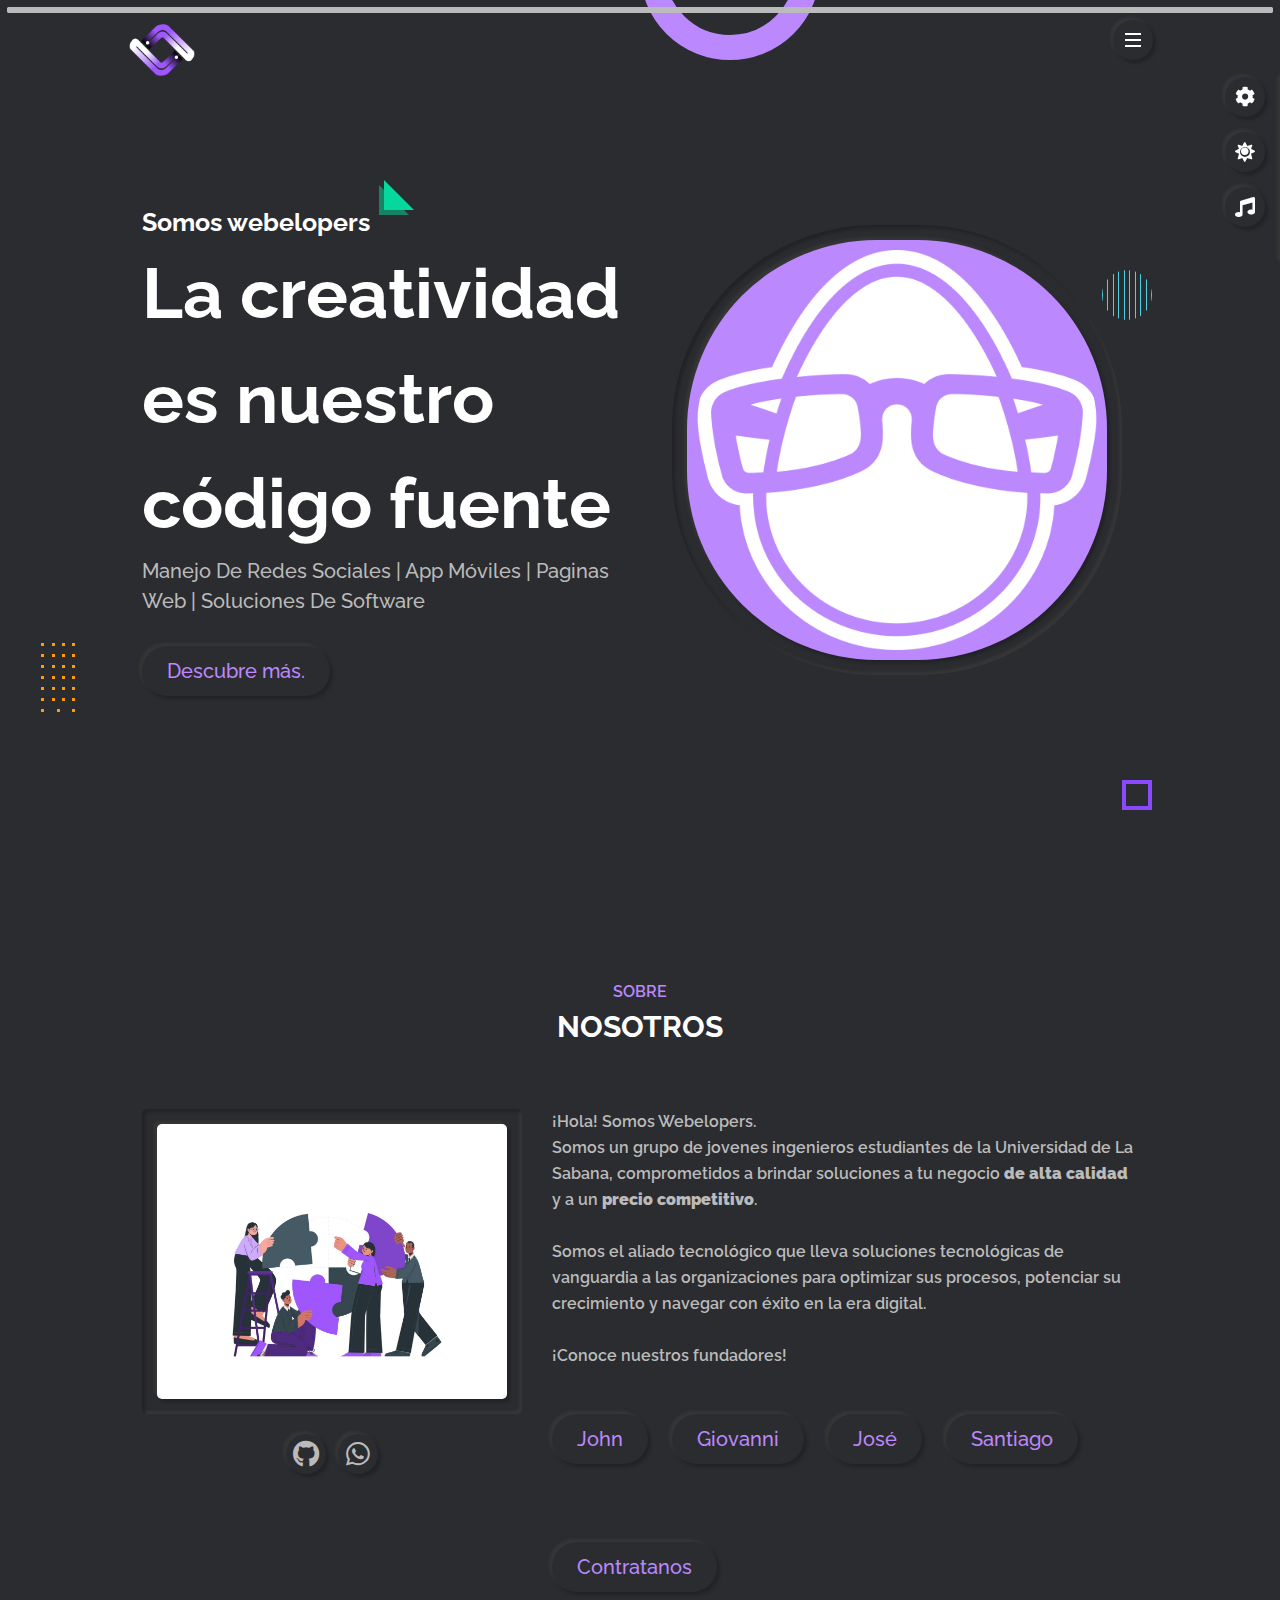
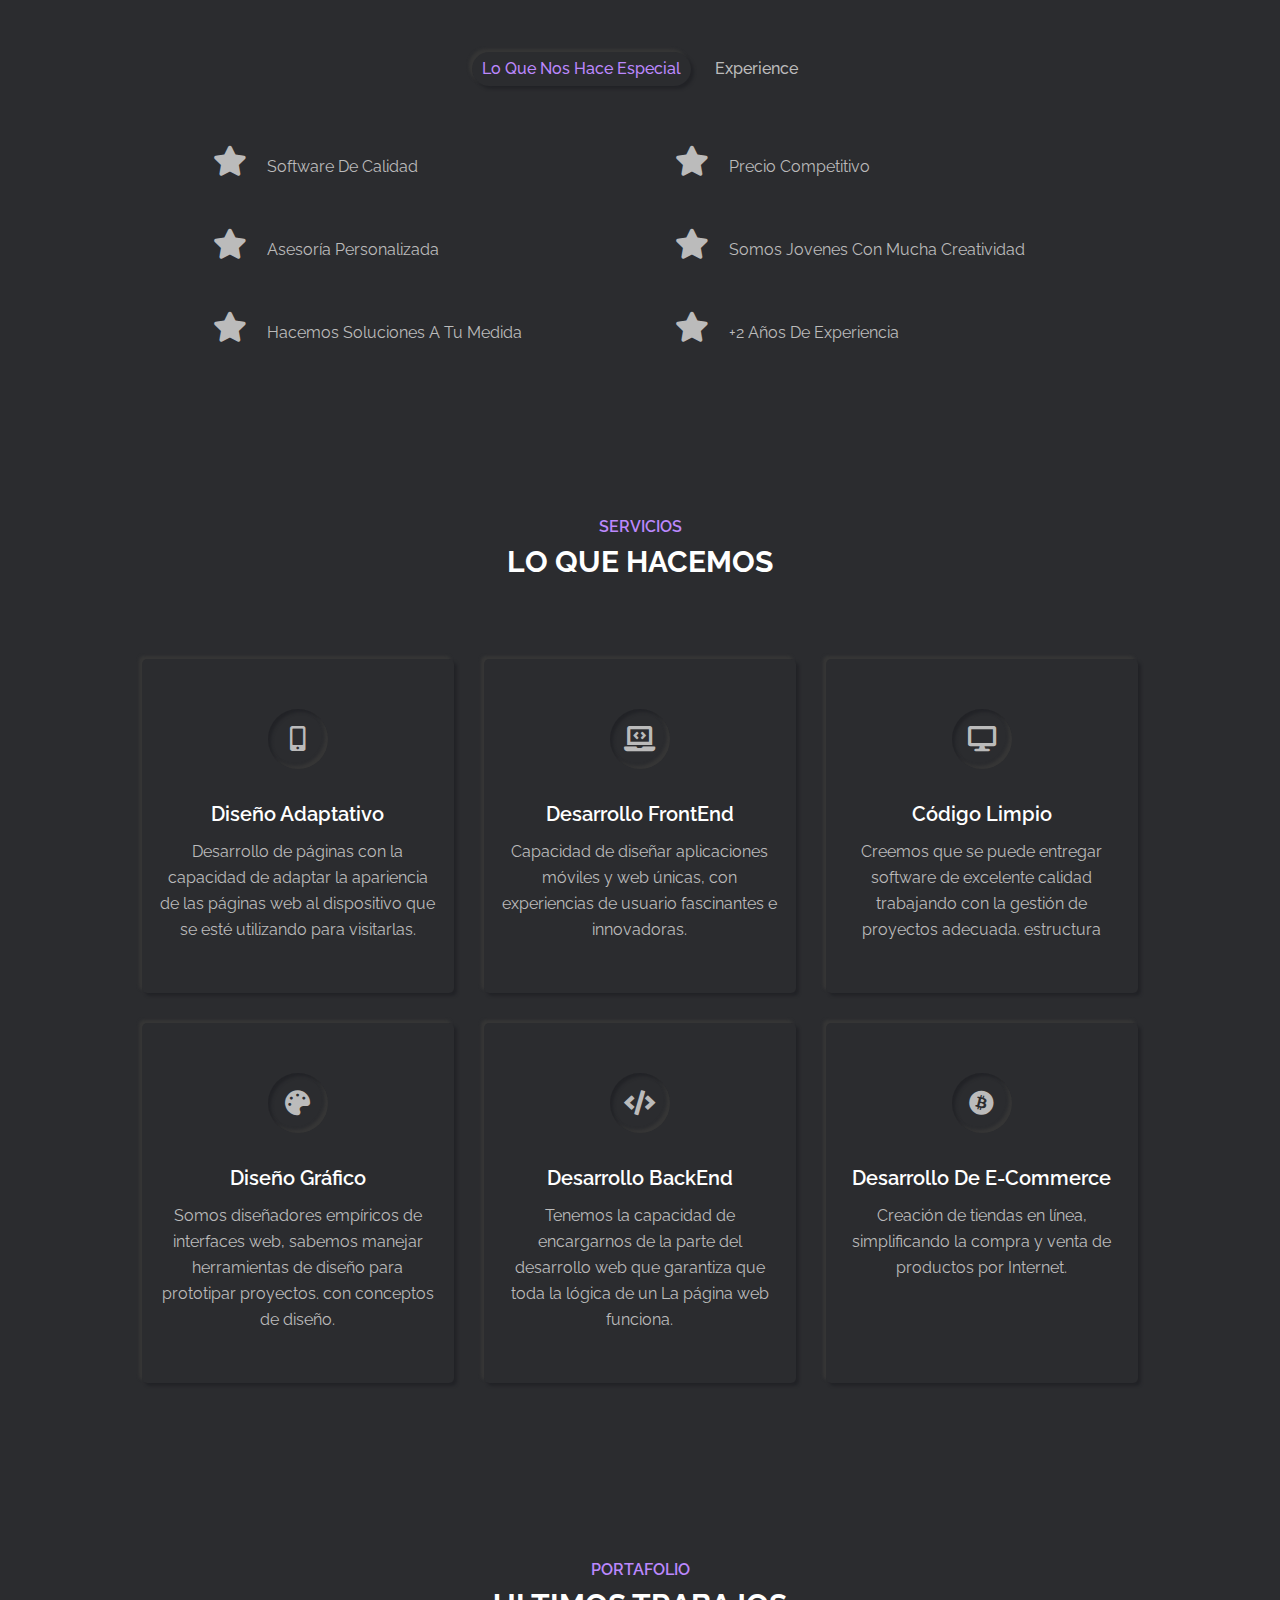
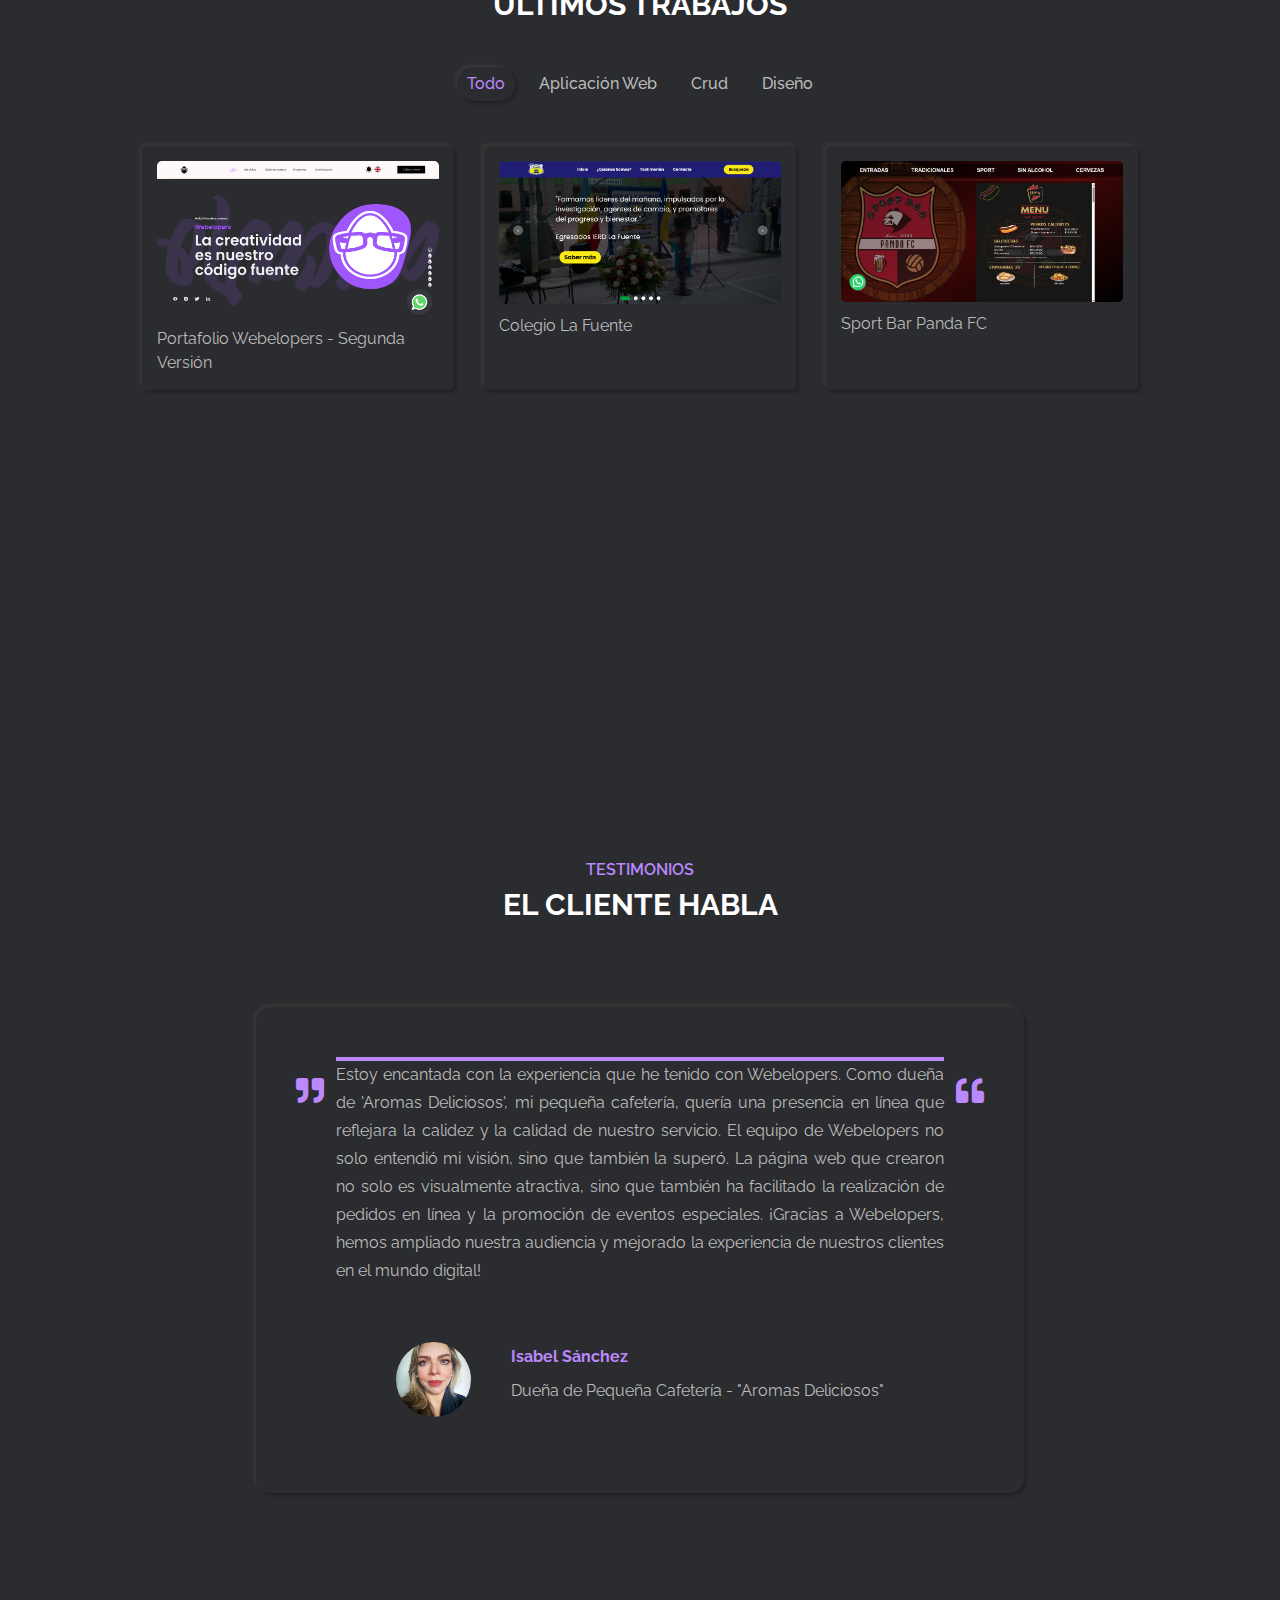
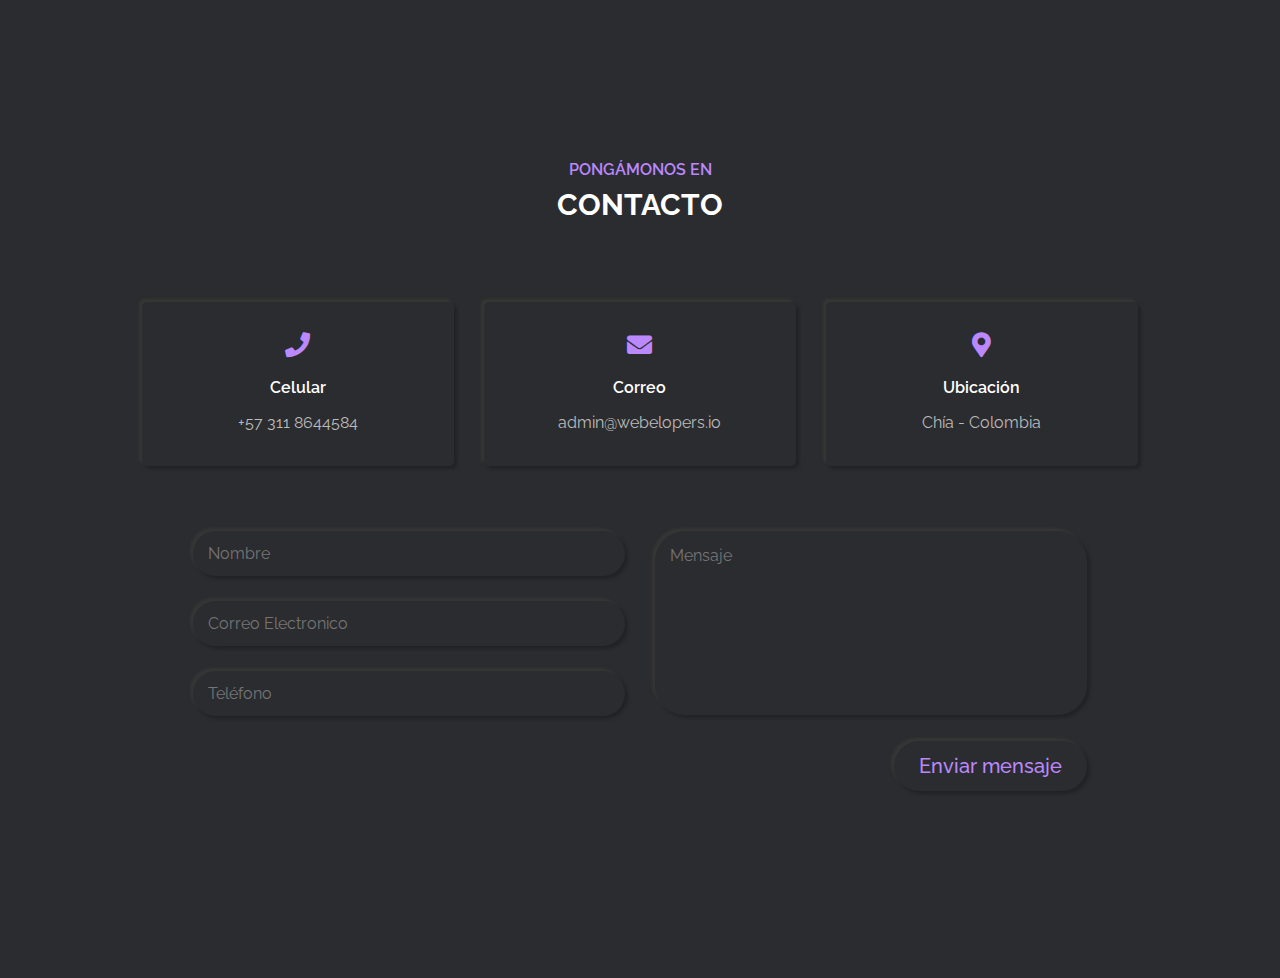
==== commit 3e7863ff: "Fix expirience and skills to new information, besides add expirience about our projects" ====
--- a/index.html
+++ b/index.html
@@ -107,7 +107,6 @@
         <div></div>
         <div></div>
         <div></div>
-        <div></div>
       </div>
       <div class="effect effect-3">
       </div>
@@ -189,7 +188,7 @@
       <!-- about tabs start -->
       <div class="row">
         <div class="about-tabs">
-          <span class="tab-item outer-shadow active" data-target=".skills">skills</span>
+          <span class="tab-item outer-shadow active" data-target=".skills">Lo que nos hace especial</span>
           <span class="tab-item" data-target=".experience">experience</span>
         </div>
       </div>
@@ -201,98 +200,64 @@
           <div class="row">
             <!-- skill item start -->
             <div class="skill-item">
-              <p><i class="fab fa-html5"></i>Html</p>
+              <p><i class="fas fa-star"></i>Software de calidad</p>
               <div class="progress inner-shadow">
-                <div class="progress-bar" style="width: calc(80% - 14px)">
+                <div class="progress-bar" style="width: calc(100% - 14px)">
                 </div>
               </div>
             </div>
             <!-- skill item end -->
             <!-- skill item start -->
             <div class="skill-item">
-              <p><i class="fab fa-css3-alt"></i>css</p>
+              <p><i class="fas fa-star"></i>Precio competitivo</p>
               <div class="progress inner-shadow">
-                <div class="progress-bar" style="width: calc(70% - 14px)">
+                <div class="progress-bar" style="width: calc(100% - 14px)">
                 </div>
               </div>
             </div>
             <!-- skill item end -->
             <!-- skill item start -->
             <div class="skill-item">
-              <p><i class="fab fa-js-square"></i>javascript</p>
+              <p><i class="fas fa-star"></i>Asesoría personalizada</p>
               <div class="progress inner-shadow">
-                <div class="progress-bar" style="width: calc(50% - 14px)">
+                <div class="progress-bar" style="width: calc(100% - 14px)">
                 </div>
               </div>
             </div>
             <!-- skill item end -->
             <!-- skill item start -->
             <div class="skill-item">
-              <p><i class="fab fa-figma"></i>Figma</p>
+              <p><i class="fas fa-star"></i>Somos jovenes con mucha creatividad</p>
               <div class="progress inner-shadow">
-                <div class="progress-bar" style="width: calc(80% - 14px)">
+                <div class="progress-bar" style="width: calc(100% - 14px)">
                 </div>
               </div>
             </div>
             <!-- skill item end -->
             <!-- skill item start -->
             <div class="skill-item">
-              <p><i class="fab fa-bootstrap"></i>boostrap</p>
+              <p><i class="fas fa-star"></i>Hacemos soluciones a tu medida </p>
               <div class="progress inner-shadow">
-                <div class="progress-bar" style="width: calc(70% - 14px)">
+                <div class="progress-bar" style="width: calc(100% - 14px)">
                 </div>
               </div>
             </div>
             <!-- skill item end -->
             <!-- skill item start -->
             <div class="skill-item">
-              <p><i class="fab fa-react"></i>react</p>
+              <p><i class="fas fa-star"></i>+2 años de experiencia</p>
               <div class="progress inner-shadow">
-                <div class="progress-bar" style="width: calc(50% - 14px)">
+                <div class="progress-bar" style="width: calc(100% - 14px)">
                 </div>
               </div>
             </div>
             <!-- skill item end -->
-            <!-- skill item start -->
-            <div class="skill-item">
-              <p><i class="fab fa-angular"></i>Angular</p>
-              <div class="progress inner-shadow">
-                <div class="progress-bar" style="width: calc(40% - 14px)">
-                </div>
-              </div>
-            </div>
-            <!-- skill item end -->
-            <!-- skill item start -->
-            <div class="skill-item">
-              <p><i class="fas fa-database"></i>database</p>
-              <div class="progress inner-shadow">
-                <div class="progress-bar" style="width: calc(40% - 14px)">
-                </div>
-              </div>
-            </div>
-            <!-- skill item end -->
-            <!-- skill item start -->
-            <div class="skill-item">
-              <p><i class="fab fa-python"></i>python</p>
-              <div class="progress inner-shadow">
-                <div class="progress-bar" style="width: calc(70% - 14px)">
-                </div>
-              </div>
-            </div>
-            <!-- skill item end -->
-            <!-- skill item start -->
-            <div class="skill-item">
-              <p><i class="fab fa-microsoft"></i>Microsoft office</p>
-              <div class="progress inner-shadow">
-                <div class="progress-bar" style="width: calc(80% - 14px)">
-                </div>
-              </div>
-            </div>
-            <!-- skill item end -->
           </div>
         </div>
       </div>
       <!-- skills end -->
+
+
       <!-- experience start -->
       <div class="row">
         <div class="experience tab-content">
@@ -302,10 +267,10 @@
                 <!-- timeline item start -->
                 <div class="timeline-item">
                   <div class="timeline-item-inner outer-shadow">
-                    <i class="fas fa-briefcase icon"></i>
-                    <span>Septiembre - Noviembre</span>
-                    <h3>Colegio La Fuente</h3>
-                    <p>Este proyecto de página web diseñado para fomentar la interacción y la conexión entre los exalumnos del Colegio La Fuente. Esta plataforma proporciona un espacio digital donde los graduados pueden encontrar información relevante para su vida después del colegio, así como compartir recuerdos y experiencias con otros miembros de la comunidad.</p>
+                    <i class="fas fa-star icon"></i>
+                    <span>Julio 2023</span>
+                    <h3>Webelopers</h3>
+                    <p>Fundamos Webelopers durante nuestro cuarto semestre de ingeniería informática, canalizando nuestra pasión por la tecnología en una empresa B2B innovadora. Nos enfocamos en transformar la relación entre las empresas y la tecnología, ofreciendo soluciones digitales personalizadas y eficientes.</p>
                   </div>
                 </div>
                 <!-- timeline item end -->
@@ -313,9 +278,59 @@
                 <div class="timeline-item">
                   <div class="timeline-item-inner outer-shadow">
                     <i class="fas fa-briefcase icon"></i>
-                    <span>Agosto - Septiembre</span>
+                    <span>Septiembre - Octubre 2023</span>
+                    <h3>Colegio La Fuente</h3>
+                    <p>Desarrollamos una plataforma web interactiva para el Colegio La Fuente, revitalizando la conexión entre exalumnos. Nuestro diseño intuitivo y funcionalidades innovadoras lograron un aumento significativo en la participación de graduados, fortaleciendo la comunidad escolar.</p>
+                  </div>
+                </div>
+                <!-- timeline item end -->
+                <!-- timeline item start -->
+                <div class="timeline-item">
+                  <div class="timeline-item-inner outer-shadow">
+                    <i class="fas fa-briefcase icon"></i>
+                    <span>Agosto - Noviembre 2023</span>
                     <h3>Sport Bar Panda FC</h3>
-                    <p>El proyecto "Sport Bar Panda FC" es una página web diseñada para simplificar la experiencia de menú en un bar deportivo. Con un enfoque en la usabilidad y la accesibilidad, esta plataforma ofrece a los clientes una forma fácil y rápida de explorar y visualizar elementos del menú mientras disfrutan de eventos deportivos en el bar.</p>
+                    <p>Creamos una interfaz web intuitiva para el menú de Sport Bar Panda FC, mejorando significativamente la experiencia del cliente. Nuestra solución optimizó la eficiencia del servicio, permitiendo a los clientes disfrutar más de la comida y los eventos deportivos.</p>
+                  </div>
+                </div>
+                <!-- timeline item end -->
+                <!-- timeline item start -->
+                <div class="timeline-item">
+                  <div class="timeline-item-inner outer-shadow">
+                    <i class="fas fa-briefcase icon"></i>
+                    <span>Febrero - Abril 2024</span>
+                    <h3>Ferretería JF</h3>
+                    <p>Implementamos una aplicación web integral para Ferretería JF, incluyendo gestión de inventario, catálogo digital y plataforma de ventas en línea. Nuestro sistema optimizó los procesos, impulsó las ventas y fortaleció la presencia digital de la ferretería en el mercado.</p>
+                  </div>
+                </div>
+                <!-- timeline item end -->
+                <!-- timeline item start -->
+                <div class="timeline-item">
+                  <div class="timeline-item-inner outer-shadow">
+                    <i class="fas fa-briefcase icon"></i>
+                    <span>Mayo 2024</span>
+                    <h3>Rut bodas y fiestas</h3>
+                    <p>Diseñamos una landing page efectiva para Rut bodas y fiestas, destacando sus servicios y atrayendo clientes potenciales. Nuestro enfoque en el diseño y la experiencia del usuario ayudó a aumentar la visibilidad online de la empresa.</p>
+                  </div>
+                </div>
+                <!-- timeline item end -->
+                 <!-- timeline item start -->
+                <div class="timeline-item">
+                  <div class="timeline-item-inner outer-shadow">
+                    <i class="fas fa-briefcase icon"></i>
+                    <span>Agosto 2024</span>
+                    <h3>AVGI Group</h3>
+                    <p>Creamos una landing page atractiva para AVGI Group y desarrollamos un sistema LMS para la capacitación de sus clientes. Nuestra solución integral mejoró la presencia online de la empresa y facilitó el aprendizaje de sus servicios de manera eficiente.</p>
+                  </div>
+                </div>
+                <!-- timeline item end -->
+                <!-- timeline item start -->
+                <div class="timeline-item">
+                  <div class="timeline-item-inner outer-shadow">
+                    <i class="fas fa-briefcase icon"></i>
+                    <span>Agosto 2024</span>
+                    <h3>Profesores extranjeros</h3>
+                    <p>Desarrollamos un sistema de gestión para profesores extranjeros, estandarizando la administración de horas laborales y automatizando la generación de informes. Nuestra solución mejoró la eficiencia administrativa y la gestión de recursos humanos.</p>
                   </div>
                 </div>
                 <!-- timeline item end -->
@@ -415,6 +430,121 @@
 
 
   <!-- portfolio section start -->
+  <section class="portfolio-section section" id="portfolio">
+    <div class="container">
+      <div class="row">
+        <div class="section-title">
+          <h2 data-heading="portafolio">Ultimos trabajos</h2>
+        </div>
+      </div>
+      <!-- portfolio filter start -->
+      <div class="row">
+        <div class="portfolio-filter">
+          <span class="filter-item outer-shadow active" data-target="all">Todo</span>
+          <span class="filter-item" data-target="Aplicación web">Aplicación web</span>
+          <span class="filter-item" data-target="crud">crud</span>
+          <span class="filter-item" data-target="Diseño">Diseño</span>
+        </div>
+      </div>
+      <!-- portfolio filter end -->
+
+      <!-- portfolio items start -->
+      <div class="row portfolio-items">
+        <!-- portfolio item start -->
+        <div class="portfolio-item" data-category="Diseño">
+          <div class="portfolio-item-inner outer-shadow">
+            <div class="portfolio-item-img">
+              <img src="assets/img/portfolio/thumb/project-1.png" alt="portfolio"
+                data-screenshots="assets/img/portfolio/large/project-1/1.png">
+              <!-- view project btn -->
+              <span class="view-project">ver proyecto</span>
+            </div>
+            <p class="portfolio-item-title">Portafolio Webelopers - Segunda versión</p>
+            <!-- portfolio item details start -->
+            <div class="portfolio-item-details">
+              <div class="row">
+                <div class="description">
+                  <h3>Detalles del proyecto</h3>
+                  <p>El proyecto consiste en la creación de un portafolio digital atractivo y funcional para un emprendimiento de desarrollo web freelance. El portafolio servirá como una herramienta esencial para mostrar habilidades, proyectos anteriores y atraer potenciales clientes. Se está utilizando Figma para diseñar la interfaz, asegurando un enfoque profesional y moderno.
+                  </p>
+                </div>
+                <div class="info">
+                  <h3>Project info</h3>
+                  <ul>
+                    <li>Fecha - <span>Octubre - Actualmente</span></li>
+                    <li>Herramientas - <span>Figma</span></li>
+                    <li>Figma - <span><a
+                          href="https://www.figma.com/file/tpiYoZDvSmbup5w8Xi1Kwc/Portfolio-WebDev?type=design&node-id=2%3A4&mode=design&t=embDMABFhrnXv2Y4-1">https://www.figma.com/file/tpiYoZDvSmbup5w8Xi1Kwc/Portfolio-WebDev?type=design&node-id=2%3A4&mode=design&t=embDMABFhrnXv2Y4-1</a></span>
+                    </li>
+                  
+                  </ul>
+                </div>
+              </div>
+            </div>
+            <!-- portfolio item details end -->
+          </div>
+        </div>
+        <!-- portfolio item end -->
+        <!-- portfolio item start -->
+        <div class="portfolio-item" data-category="web-application">
+          <div class="portfolio-item-inner outer-shadow">
+            <div class="portfolio-item-img">
+              <img src="assets/img/portfolio/thumb/project-2.png" alt="portfolio"
+                data-screenshots="assets/img/portfolio/large/project-2/1.jpg">
+              <!-- view project btn -->
+              <span class="view-project">ver proyecto</span>
+            </div>
+            <p class="portfolio-item-title">Colegio La Fuente</p>
+            <!-- portfolio item details start -->
+            <div class="portfolio-item-details">
+              <div class="row">
+                <div class="description">
+                  <h3>Detalles del proyecto</h3>
+                  <p>Este proyecto de página web diseñado para fomentar la interacción y la conexión entre los exalumnos del Colegio La Fuente. Esta plataforma proporciona un espacio digital donde los graduados pueden encontrar información relevante para su vida después del colegio, así como compartir recuerdos y experiencias con otros miembros de la comunidad.
+                  </p>
+                </div>
+                <div class="info">
+                  <h3>Project info</h3>
+                  <ul>
+                    <li>Fecha - <span>Noviembre</span></li>
+                    <li>Herramientas - <span>Html, Css, Javascript</span></li>
+                    <li>Github - <span><a
+                          href="https://github.com/Gemu03/LaFuente">https://github.com/Gemu03/LaFuente</a></span>
+                    </li>
+                    <li>Web - <span><a
+                          href="https://gemu03.github.io/LaFuente/">https://gemu03.github.io/LaFuente/</a></span></li>
+                  </ul>
+                </div>
+              </div>
+            </div>
+            <!-- portfolio item details end -->
+          </div>
+        </div>
+        <!-- portfolio item end -->
+        <!-- portfolio item start -->
+        <div class="portfolio-item" data-category="Aplicación web">
+          <div class="portfolio-item-inner outer-shadow">
+            <div class="portfolio-item-img">
+              <img src="assets/img/portfolio/thumb/project-3.png" alt="portfolio"
+                data-screenshots="assets/img/portfolio/large/project-3/1.png">
+              <!-- view project btn -->
+              <span class="view-project">ver proyecto</span>
+            </div>
+            <p class="portfolio-item-title">Sport Bar Panda FC</p>
+            <!-- portfolio item details start -->
+            <div class="portfolio-item-details">
+              <div class="row">
+                <div class="description">
+                  <h3>Resumen del proyecto</h3>
+                  <p>El proyecto "Sport Bar Panda FC" es una página web diseñada para simplificar la experiencia de menú en un bar deportivo. Con un enfoque en la usabilidad y la accesibilidad, esta plataforma ofrece a los clientes una forma fácil y rápida de explorar y visualizar elementos del menú mientras disfrutan de eventos deportivos en el bar.
+                  </p>
+                </div>
+                <div class="info">
+                  <h3>Project info</h3>
+                  <ul>
+                    <li>Fecha - <span>Septiembre</span></li>
+                    <li>Herramientas - <span>Html, Css, Javascript</span></li>
+                    <li>Github - <span><a
   <section class="portfolio-section section" id="portfolio">
     <div class="container">
       <div class="row">
--- a/assets/css/style.css
+++ b/assets/css/style.css
@@ -77,6 +77,7 @@
 .row{
    display: flex;
    flex-wrap: wrap;
+   margin: 0 5% 0 5%;
 }
 .justify-content-between{
    justify-content: space-between;
@@ -112,7 +113,7 @@
 }
 .btn-1{
    padding: 10px 25px;
-   font-size: 16px;
+   font-size: 20px;
    font-weight: 500;
    color: var(--skin-color);
    background-color: transparent;
@@ -631,12 +632,6 @@
    color: var(--text-black-600);
    padding: 0 20px;
    font-size: 30px;
-}
-
-.about-section .skills .skill-item .progress{
-   height: 20px;
-   border-radius: 10px;
-   position: relative;
 }
 .about-section .skills .skill-item .progress-bar{
    background-color: var(--text-black-600);
@@ -1392,6 +1387,10 @@
    }
 }
 
+b{
+   font-weight: 1000;
+}
+
 img, h2, div{
    view-timeline-name: --image;
    view-timeline-axis: block;
@@ -1399,9 +1398,6 @@
    animation-timeline: --image;
    animation-name:show;
 
-   animation-range: entry 25% cover 30%;
+   animation-range: entry 10% cover 15%;
    animation-fill-mode: both;
 }
-b{
-   font-weight: 1000;
-}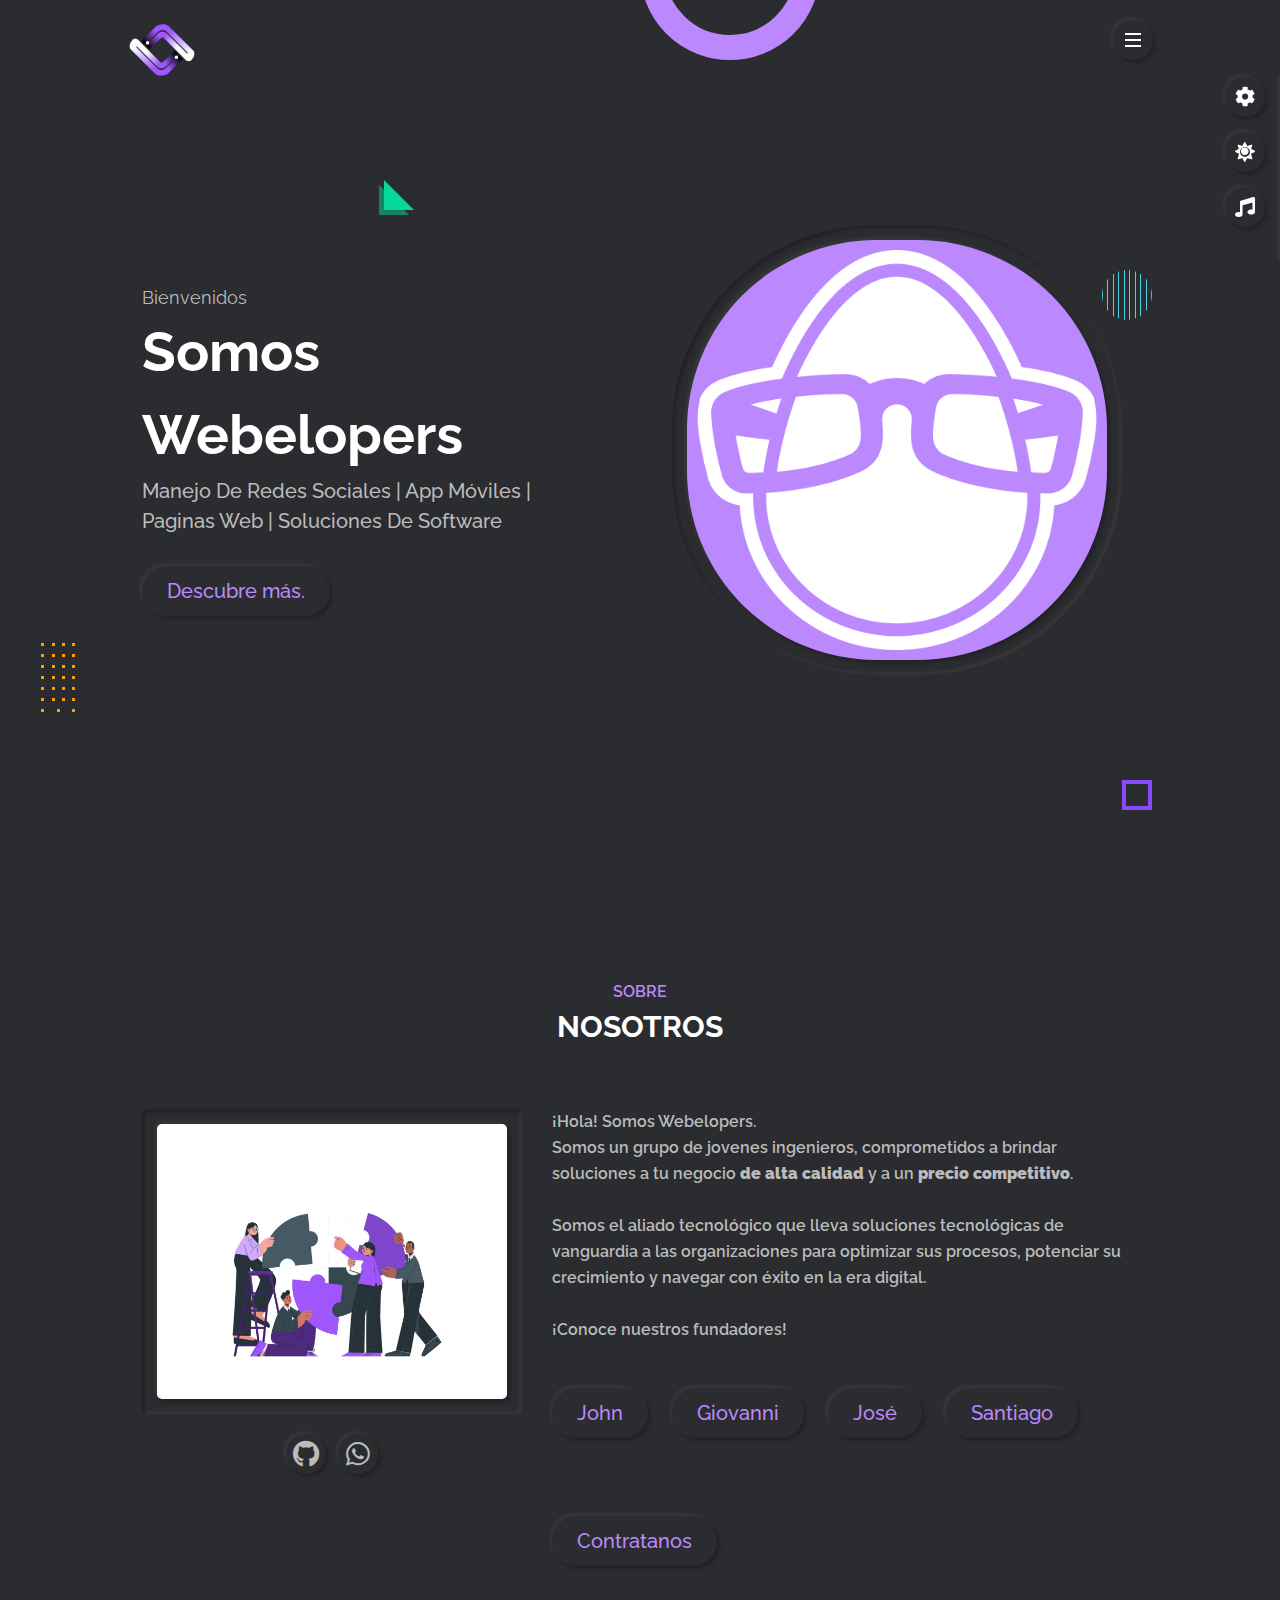
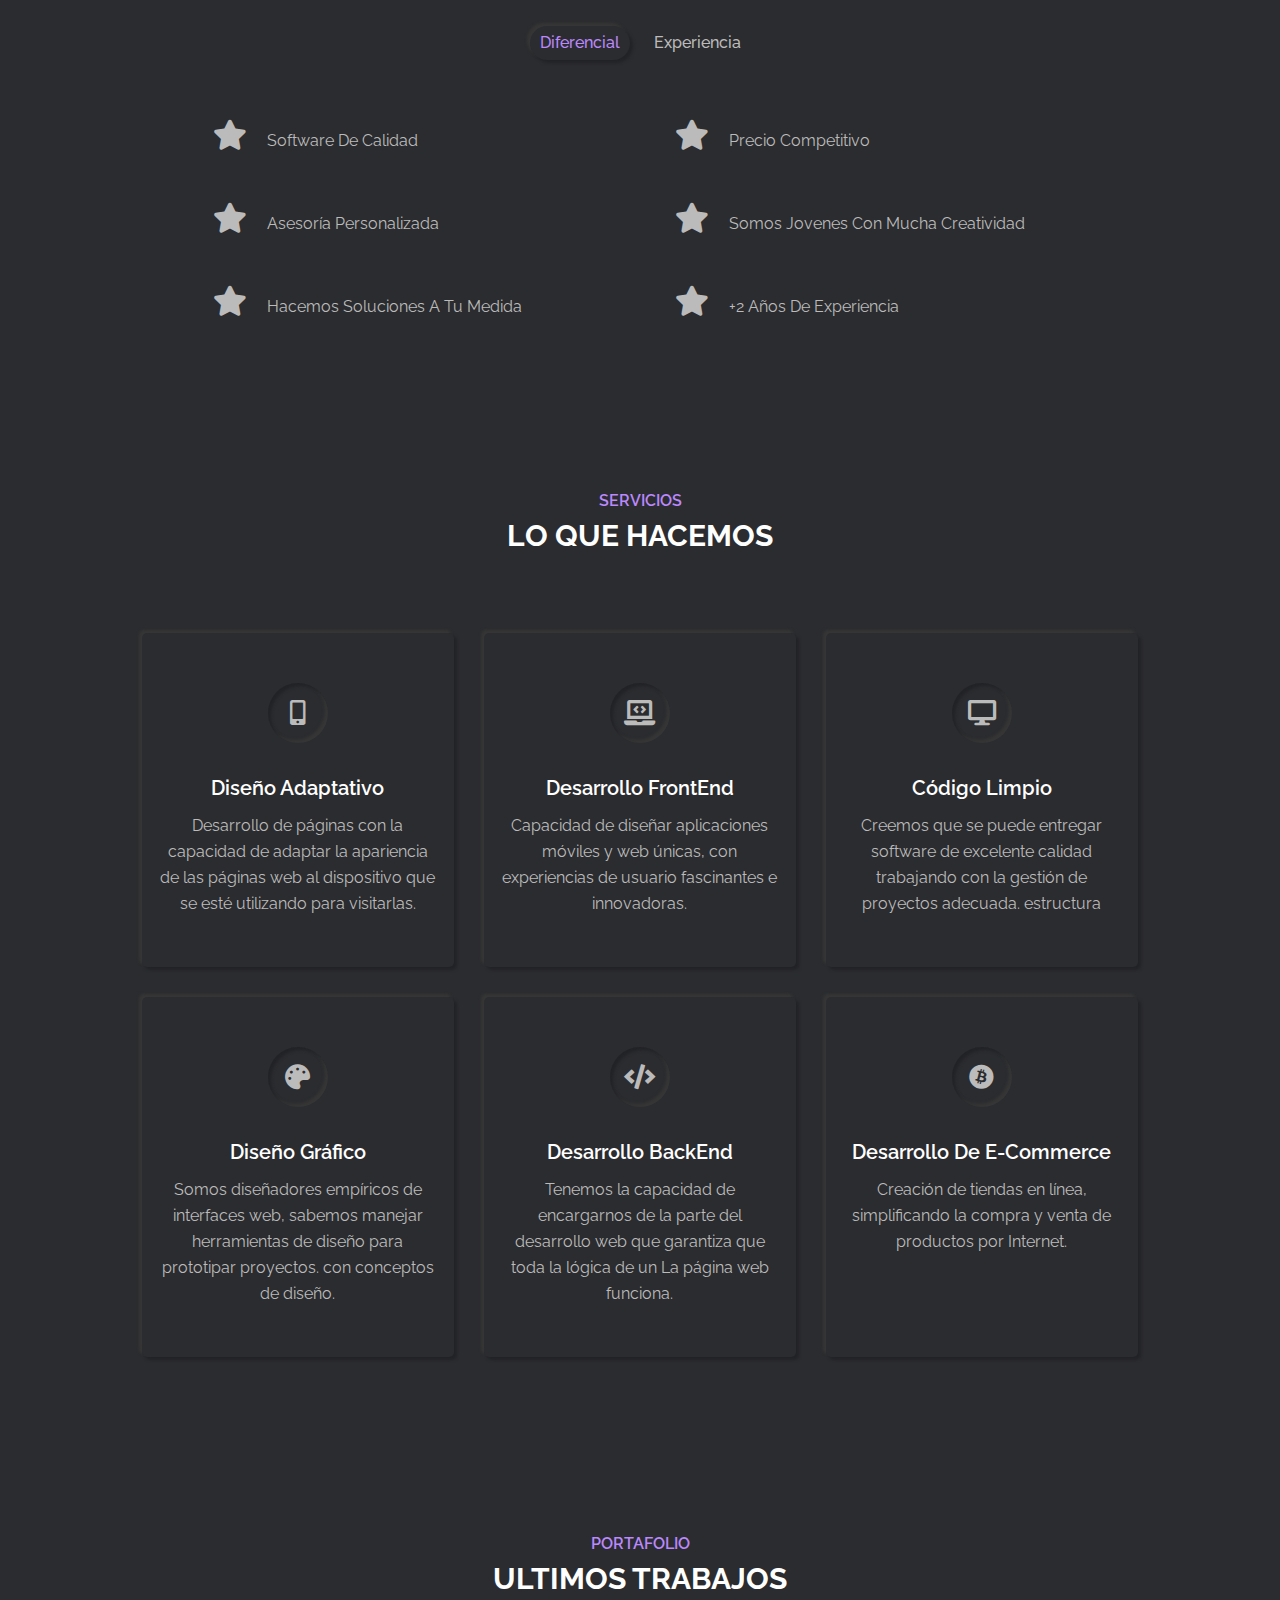
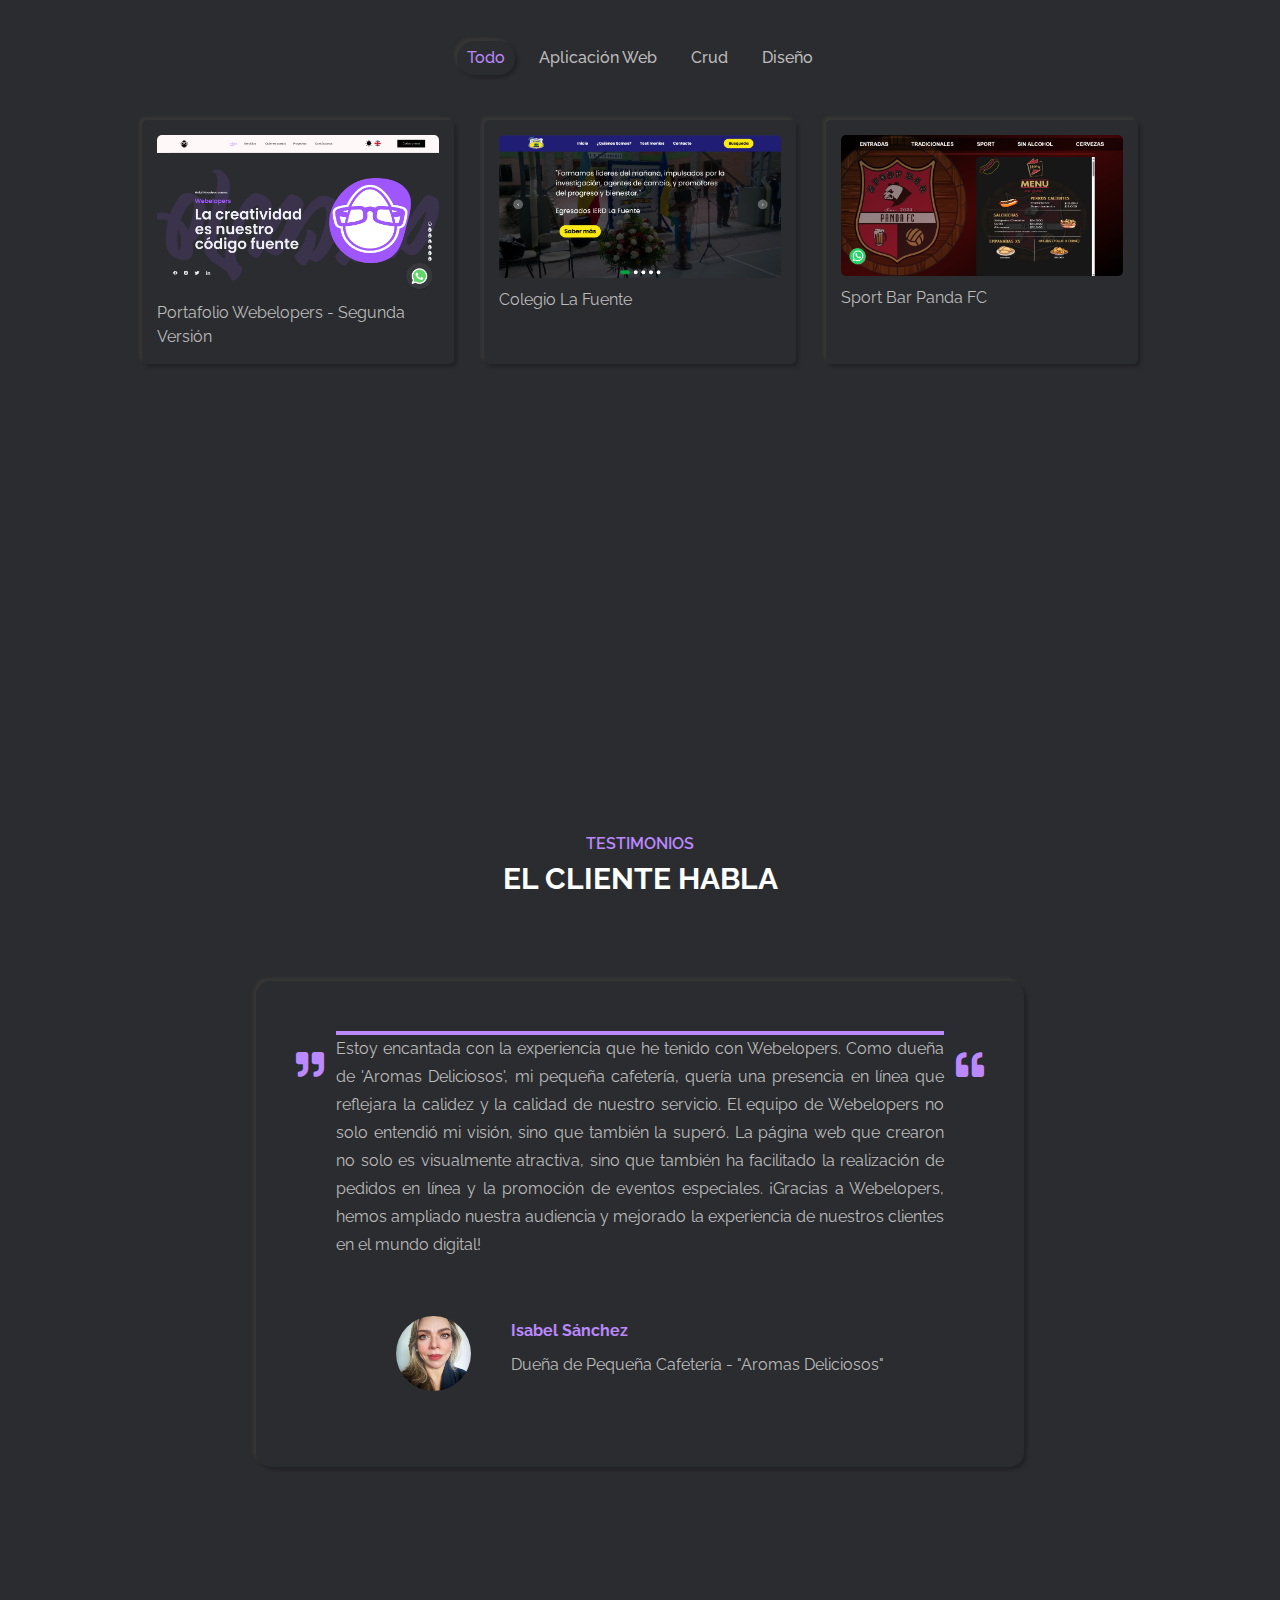
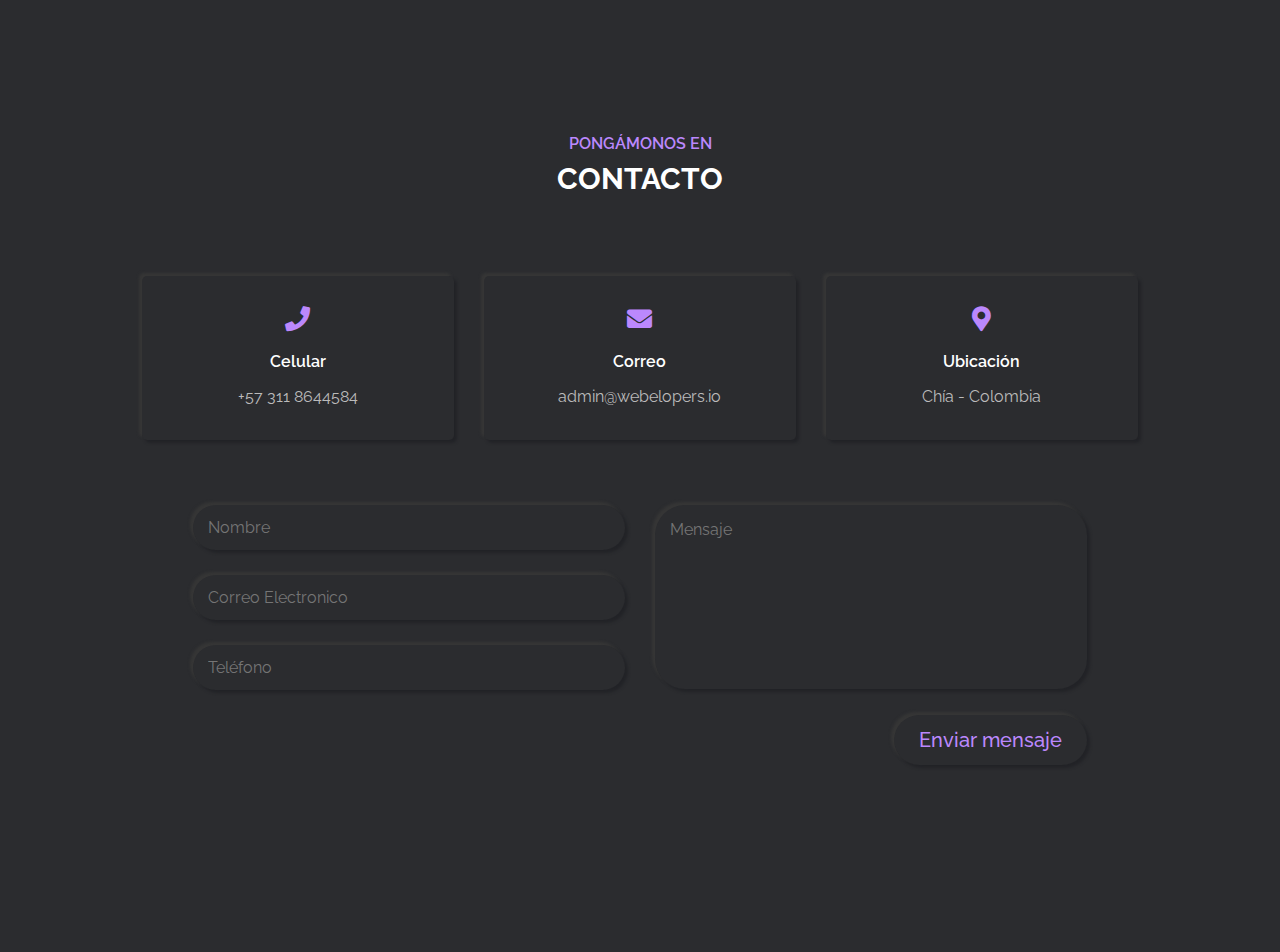
==== commit cfd8c35e: "Update header section and create animation to progress bar on skill section" ====
--- a/index.html
+++ b/index.html
@@ -129,9 +129,9 @@
     <div class="container">
       <div class="row full-screen align-items-center">
         <div class="home-text">
-          <h2>Somos webelopers</h2>
-          <h3>La creatividad es nuestro código fuente</h3>
-          <h1>Manejo de redes sociales | app móviles | paginas web | soluciones de software</h1>
+          <p>Bienvenidos</p>
+          <h2>Somos Webelopers</h2>
+          <h1>Manejo de redes sociales | app móviles |<br> paginas web | soluciones de software</h1>
           <a href="#about" class="link-item btn-1 outer-shadow hover-in-shadow">Descubre más.</a>
         </div>
         <div class="home-img">
@@ -168,28 +168,30 @@
         </div>
         <div class="about-info">
           <p><span>¡Hola! Somos Webelopers.<span>
-                <br>Somos un grupo de jovenes ingenieros estudiantes de la Universidad de La Sabana, comprometidos a brindar soluciones a tu negocio <b> de alta calidad </b> y a un <b> precio competitivo</b>.
+                <br>Somos un grupo de jovenes ingenieros, comprometidos a brindar soluciones a tu negocio <b> de alta
+                  calidad </b> y a un <b> precio competitivo</b>.
                 <br>
                 <br>
-                Somos el aliado tecnológico que lleva soluciones tecnológicas de vanguardia a las organizaciones para optimizar sus procesos, potenciar su crecimiento y navegar con éxito en la era digital.
+                Somos el aliado tecnológico que lleva soluciones tecnológicas de vanguardia a las organizaciones para
+                optimizar sus procesos, potenciar su crecimiento y navegar con éxito en la era digital.
                 <br>
                 <br>
-                  <span>¡Conoce nuestros fundadores!<span>
-                </p>
-                <a href="./pages/cv-page1.html" class="btn-1 outer-shadow hover-in-shadow" target="_blank">John</a>
-                <a href="./pages/cv-page2.html" class="btn-1 outer-shadow hover-in-shadow" target="_blank">Giovanni</a>
-                <a href="./pages/cv-page3.html" class="btn-1 outer-shadow hover-in-shadow" target="_blank">José</a>
-                <a href="./pages/cv-page4.html" class="btn-1 outer-shadow hover-in-shadow" target="_blank">Santiago</a>
-                <br><br><br>
-
-                <a href="#contact" class="link-item btn-1 outer-shadow hover-in-shadow">Contratanos</a>
+                <span>¡Conoce nuestros fundadores!<span>
+          </p>
+          <a href="./pages/cv-page1.html" class="btn-1 outer-shadow hover-in-shadow" target="_blank">John</a>
+          <a href="./pages/cv-page2.html" class="btn-1 outer-shadow hover-in-shadow" target="_blank">Giovanni</a>
+          <a href="./pages/cv-page3.html" class="btn-1 outer-shadow hover-in-shadow" target="_blank">José</a>
+          <a href="./pages/cv-page4.html" class="btn-1 outer-shadow hover-in-shadow" target="_blank">Santiago</a>
+          <br><br><br>
+
+          <a href="#contact" class="link-item btn-1 outer-shadow hover-in-shadow">Contratanos</a>
         </div>
       </div>
       <!-- about tabs start -->
       <div class="row">
         <div class="about-tabs">
-          <span class="tab-item outer-shadow active" data-target=".skills">Lo que nos hace especial</span>
-          <span class="tab-item" data-target=".experience">experience</span>
+          <span class="tab-item outer-shadow active" data-target=".skills">Diferencial</span>
+          <span class="tab-item" data-target=".experience">Experiencia</span>
         </div>
       </div>
       <!-- about tabs end -->
@@ -202,8 +204,7 @@
             <div class="skill-item">
               <p><i class="fas fa-star"></i>Software de calidad</p>
               <div class="progress inner-shadow">
-                <div class="progress-bar" style="width: calc(100% - 14px)">
-                </div>
+                <div class="progress-bar"></div> <!-- Removed inline style -->
               </div>
             </div>
             <!-- skill item end -->
@@ -211,8 +212,7 @@
             <div class="skill-item">
               <p><i class="fas fa-star"></i>Precio competitivo</p>
               <div class="progress inner-shadow">
-                <div class="progress-bar" style="width: calc(100% - 14px)">
-                </div>
+                <div class="progress-bar"></div> <!-- Removed inline style -->
               </div>
             </div>
             <!-- skill item end -->
@@ -220,8 +220,7 @@
             <div class="skill-item">
               <p><i class="fas fa-star"></i>Asesoría personalizada</p>
               <div class="progress inner-shadow">
-                <div class="progress-bar" style="width: calc(100% - 14px)">
-                </div>
+                <div class="progress-bar"></div> <!-- Removed inline style -->
               </div>
             </div>
             <!-- skill item end -->
@@ -229,17 +228,15 @@
             <div class="skill-item">
               <p><i class="fas fa-star"></i>Somos jovenes con mucha creatividad</p>
               <div class="progress inner-shadow">
-                <div class="progress-bar" style="width: calc(100% - 14px)">
-                </div>
+                <div class="progress-bar"></div> <!-- Removed inline style -->
               </div>
             </div>
             <!-- skill item end -->
             <!-- skill item start -->
             <div class="skill-item">
-              <p><i class="fas fa-star"></i>Hacemos soluciones a tu medida </p>
+              <p><i class="fas fa-star"></i>Hacemos soluciones a tu medida</p>
               <div class="progress inner-shadow">
-                <div class="progress-bar" style="width: calc(100% - 14px)">
-                </div>
+                <div class="progress-bar"></div> <!-- Removed inline style -->
               </div>
             </div>
             <!-- skill item end -->
@@ -247,8 +244,7 @@
             <div class="skill-item">
               <p><i class="fas fa-star"></i>+2 años de experiencia</p>
               <div class="progress inner-shadow">
-                <div class="progress-bar" style="width: calc(100% - 14px)">
-                </div>
+                <div class="progress-bar"></div> <!-- Removed inline style -->
               </div>
             </div>
             <!-- skill item end -->
@@ -256,8 +252,6 @@
         </div>
       </div>
       <!-- skills end -->
-
-
       <!-- experience start -->
       <div class="row">
         <div class="experience tab-content">
@@ -270,7 +264,10 @@
                     <i class="fas fa-star icon"></i>
                     <span>Julio 2023</span>
                     <h3>Webelopers</h3>
-                    <p>Fundamos Webelopers durante nuestro cuarto semestre de ingeniería informática, canalizando nuestra pasión por la tecnología en una empresa B2B innovadora. Nos enfocamos en transformar la relación entre las empresas y la tecnología, ofreciendo soluciones digitales personalizadas y eficientes.</p>
+                    <p>Fundamos Webelopers durante nuestro cuarto semestre de ingeniería informática, canalizando
+                      nuestra pasión por la tecnología en una empresa B2B innovadora. Nos enfocamos en transformar la
+                      relación entre las empresas y la tecnología, ofreciendo soluciones digitales personalizadas y
+                      eficientes.</p>
                   </div>
                 </div>
                 <!-- timeline item end -->
@@ -280,7 +277,9 @@
                     <i class="fas fa-briefcase icon"></i>
                     <span>Septiembre - Octubre 2023</span>
                     <h3>Colegio La Fuente</h3>
-                    <p>Desarrollamos una plataforma web interactiva para el Colegio La Fuente, revitalizando la conexión entre exalumnos. Nuestro diseño intuitivo y funcionalidades innovadoras lograron un aumento significativo en la participación de graduados, fortaleciendo la comunidad escolar.</p>
+                    <p>Desarrollamos una plataforma web interactiva para el Colegio La Fuente, revitalizando la conexión
+                      entre exalumnos. Nuestro diseño intuitivo y funcionalidades innovadoras lograron un aumento
+                      significativo en la participación de graduados, fortaleciendo la comunidad escolar.</p>
                   </div>
                 </div>
                 <!-- timeline item end -->
@@ -290,7 +289,9 @@
                     <i class="fas fa-briefcase icon"></i>
                     <span>Agosto - Noviembre 2023</span>
                     <h3>Sport Bar Panda FC</h3>
-                    <p>Creamos una interfaz web intuitiva para el menú de Sport Bar Panda FC, mejorando significativamente la experiencia del cliente. Nuestra solución optimizó la eficiencia del servicio, permitiendo a los clientes disfrutar más de la comida y los eventos deportivos.</p>
+                    <p>Creamos una interfaz web intuitiva para el menú de Sport Bar Panda FC, mejorando
+                      significativamente la experiencia del cliente. Nuestra solución optimizó la eficiencia del
+                      servicio, permitiendo a los clientes disfrutar más de la comida y los eventos deportivos.</p>
                   </div>
                 </div>
                 <!-- timeline item end -->
@@ -300,7 +301,9 @@
                     <i class="fas fa-briefcase icon"></i>
                     <span>Febrero - Abril 2024</span>
                     <h3>Ferretería JF</h3>
-                    <p>Implementamos una aplicación web integral para Ferretería JF, incluyendo gestión de inventario, catálogo digital y plataforma de ventas en línea. Nuestro sistema optimizó los procesos, impulsó las ventas y fortaleció la presencia digital de la ferretería en el mercado.</p>
+                    <p>Implementamos una aplicación web integral para Ferretería JF, incluyendo gestión de inventario,
+                      catálogo digital y plataforma de ventas en línea. Nuestro sistema optimizó los procesos, impulsó
+                      las ventas y fortaleció la presencia digital de la ferretería en el mercado.</p>
                   </div>
                 </div>
                 <!-- timeline item end -->
@@ -310,17 +313,21 @@
                     <i class="fas fa-briefcase icon"></i>
                     <span>Mayo 2024</span>
                     <h3>Rut bodas y fiestas</h3>
-                    <p>Diseñamos una landing page efectiva para Rut bodas y fiestas, destacando sus servicios y atrayendo clientes potenciales. Nuestro enfoque en el diseño y la experiencia del usuario ayudó a aumentar la visibilidad online de la empresa.</p>
+                    <p>Diseñamos una landing page efectiva para Rut bodas y fiestas, destacando sus servicios y
+                      atrayendo clientes potenciales. Nuestro enfoque en el diseño y la experiencia del usuario ayudó a
+                      aumentar la visibilidad online de la empresa.</p>
                   </div>
                 </div>
                 <!-- timeline item end -->
-                 <!-- timeline item start -->
+                <!-- timeline item start -->
                 <div class="timeline-item">
                   <div class="timeline-item-inner outer-shadow">
                     <i class="fas fa-briefcase icon"></i>
                     <span>Agosto 2024</span>
                     <h3>AVGI Group</h3>
-                    <p>Creamos una landing page atractiva para AVGI Group y desarrollamos un sistema LMS para la capacitación de sus clientes. Nuestra solución integral mejoró la presencia online de la empresa y facilitó el aprendizaje de sus servicios de manera eficiente.</p>
+                    <p>Creamos una landing page atractiva para AVGI Group y desarrollamos un sistema LMS para la
+                      capacitación de sus clientes. Nuestra solución integral mejoró la presencia online de la empresa y
+                      facilitó el aprendizaje de sus servicios de manera eficiente.</p>
                   </div>
                 </div>
                 <!-- timeline item end -->
@@ -330,7 +337,9 @@
                     <i class="fas fa-briefcase icon"></i>
                     <span>Agosto 2024</span>
                     <h3>Profesores extranjeros</h3>
-                    <p>Desarrollamos un sistema de gestión para profesores extranjeros, estandarizando la administración de horas laborales y automatizando la generación de informes. Nuestra solución mejoró la eficiencia administrativa y la gestión de recursos humanos.</p>
+                    <p>Desarrollamos un sistema de gestión para profesores extranjeros, estandarizando la administración
+                      de horas laborales y automatizando la generación de informes. Nuestra solución mejoró la
+                      eficiencia administrativa y la gestión de recursos humanos.</p>
                   </div>
                 </div>
                 <!-- timeline item end -->
@@ -361,7 +370,8 @@
               <i class="fas fa-mobile-alt"></i>
             </div>
             <h3>Diseño adaptativo</h3>
-            <p>Desarrollo de páginas con la capacidad de adaptar la apariencia de las páginas web al dispositivo que se esté utilizando para visitarlas.</p>
+            <p>Desarrollo de páginas con la capacidad de adaptar la apariencia de las páginas web al dispositivo que se
+              esté utilizando para visitarlas.</p>
           </div>
         </div>
         <!-- service item end -->
@@ -372,7 +382,8 @@
               <i class="fas fa-laptop-code"></i>
             </div>
             <h3>Desarrollo FrontEnd</h3>
-            <p>Capacidad de diseñar aplicaciones móviles y web únicas, con experiencias de usuario fascinantes e innovadoras.</p>
+            <p>Capacidad de diseñar aplicaciones móviles y web únicas, con experiencias de usuario fascinantes e
+              innovadoras.</p>
           </div>
         </div>
         <!-- service item end -->
@@ -383,7 +394,8 @@
               <i class="fas fa-desktop"></i>
             </div>
             <h3>Código Limpio</h3>
-            <p>Creemos que se puede entregar software de excelente calidad trabajando con la gestión de proyectos adecuada.
+            <p>Creemos que se puede entregar software de excelente calidad trabajando con la gestión de proyectos
+              adecuada.
               estructura</p>
           </div>
         </div>
@@ -395,7 +407,8 @@
               <i class="fas fa-palette"></i>
             </div>
             <h3>Diseño Gráfico</h3>
-            <p>Somos diseñadores empíricos de interfaces web, sabemos manejar herramientas de diseño para prototipar proyectos.
+            <p>Somos diseñadores empíricos de interfaces web, sabemos manejar herramientas de diseño para prototipar
+              proyectos.
               con conceptos de diseño.</p>
           </div>
         </div>
@@ -465,7 +478,10 @@
               <div class="row">
                 <div class="description">
                   <h3>Detalles del proyecto</h3>
-                  <p>El proyecto consiste en la creación de un portafolio digital atractivo y funcional para un emprendimiento de desarrollo web freelance. El portafolio servirá como una herramienta esencial para mostrar habilidades, proyectos anteriores y atraer potenciales clientes. Se está utilizando Figma para diseñar la interfaz, asegurando un enfoque profesional y moderno.
+                  <p>El proyecto consiste en la creación de un portafolio digital atractivo y funcional para un
+                    emprendimiento de desarrollo web freelance. El portafolio servirá como una herramienta esencial para
+                    mostrar habilidades, proyectos anteriores y atraer potenciales clientes. Se está utilizando Figma
+                    para diseñar la interfaz, asegurando un enfoque profesional y moderno.
                   </p>
                 </div>
                 <div class="info">
@@ -476,7 +492,7 @@
                     <li>Figma - <span><a
                           href="https://www.figma.com/file/tpiYoZDvSmbup5w8Xi1Kwc/Portfolio-WebDev?type=design&node-id=2%3A4&mode=design&t=embDMABFhrnXv2Y4-1">https://www.figma.com/file/tpiYoZDvSmbup5w8Xi1Kwc/Portfolio-WebDev?type=design&node-id=2%3A4&mode=design&t=embDMABFhrnXv2Y4-1</a></span>
                     </li>
-                  
+
                   </ul>
                 </div>
               </div>
@@ -500,7 +516,10 @@
               <div class="row">
                 <div class="description">
                   <h3>Detalles del proyecto</h3>
-                  <p>Este proyecto de página web diseñado para fomentar la interacción y la conexión entre los exalumnos del Colegio La Fuente. Esta plataforma proporciona un espacio digital donde los graduados pueden encontrar información relevante para su vida después del colegio, así como compartir recuerdos y experiencias con otros miembros de la comunidad.
+                  <p>Este proyecto de página web diseñado para fomentar la interacción y la conexión entre los exalumnos
+                    del Colegio La Fuente. Esta plataforma proporciona un espacio digital donde los graduados pueden
+                    encontrar información relevante para su vida después del colegio, así como compartir recuerdos y
+                    experiencias con otros miembros de la comunidad.
                   </p>
                 </div>
                 <div class="info">
@@ -536,7 +555,10 @@
               <div class="row">
                 <div class="description">
                   <h3>Resumen del proyecto</h3>
-                  <p>El proyecto "Sport Bar Panda FC" es una página web diseñada para simplificar la experiencia de menú en un bar deportivo. Con un enfoque en la usabilidad y la accesibilidad, esta plataforma ofrece a los clientes una forma fácil y rápida de explorar y visualizar elementos del menú mientras disfrutan de eventos deportivos en el bar.
+                  <p>El proyecto "Sport Bar Panda FC" es una página web diseñada para simplificar la experiencia de menú
+                    en un bar deportivo. Con un enfoque en la usabilidad y la accesibilidad, esta plataforma ofrece a
+                    los clientes una forma fácil y rápida de explorar y visualizar elementos del menú mientras disfrutan
+                    de eventos deportivos en el bar.
                   </p>
                 </div>
                 <div class="info">
@@ -544,364 +566,398 @@
                   <ul>
                     <li>Fecha - <span>Septiembre</span></li>
                     <li>Herramientas - <span>Html, Css, Javascript</span></li>
-                    <li>Github - <span><a
-  <section class="portfolio-section section" id="portfolio">
-    <div class="container">
-      <div class="row">
-        <div class="section-title">
-          <h2 data-heading="portafolio">Ultimos trabajos</h2>
-        </div>
-      </div>
-      <!-- portfolio filter start -->
-      <div class="row">
-        <div class="portfolio-filter">
-          <span class="filter-item outer-shadow active" data-target="all">Todo</span>
-          <span class="filter-item" data-target="Aplicación web">Aplicación web</span>
-          <span class="filter-item" data-target="crud">crud</span>
-          <span class="filter-item" data-target="Diseño">Diseño</span>
-        </div>
-      </div>
-      <!-- portfolio filter end -->
-
-      <!-- portfolio items start -->
-      <div class="row portfolio-items">
-        <!-- portfolio item start -->
-        <div class="portfolio-item" data-category="Diseño">
-          <div class="portfolio-item-inner outer-shadow">
-            <div class="portfolio-item-img">
-              <img src="assets/img/portfolio/thumb/project-1.png" alt="portfolio"
-                data-screenshots="assets/img/portfolio/large/project-1/1.png">
-              <!-- view project btn -->
-              <span class="view-project">ver proyecto</span>
-            </div>
-            <p class="portfolio-item-title">Portafolio Webelopers - Segunda versión</p>
-            <!-- portfolio item details start -->
-            <div class="portfolio-item-details">
-              <div class="row">
-                <div class="description">
-                  <h3>Detalles del proyecto</h3>
-                  <p>El proyecto consiste en la creación de un portafolio digital atractivo y funcional para un emprendimiento de desarrollo web freelance. El portafolio servirá como una herramienta esencial para mostrar habilidades, proyectos anteriores y atraer potenciales clientes. Se está utilizando Figma para diseñar la interfaz, asegurando un enfoque profesional y moderno.
-                  </p>
-                </div>
-                <div class="info">
-                  <h3>Project info</h3>
-                  <ul>
-                    <li>Fecha - <span>Octubre - Actualmente</span></li>
-                    <li>Herramientas - <span>Figma</span></li>
-                    <li>Figma - <span><a
-                          href="https://www.figma.com/file/tpiYoZDvSmbup5w8Xi1Kwc/Portfolio-WebDev?type=design&node-id=2%3A4&mode=design&t=embDMABFhrnXv2Y4-1">https://www.figma.com/file/tpiYoZDvSmbup5w8Xi1Kwc/Portfolio-WebDev?type=design&node-id=2%3A4&mode=design&t=embDMABFhrnXv2Y4-1</a></span>
-                    </li>
-                  
-                  </ul>
-                </div>
-              </div>
-            </div>
-            <!-- portfolio item details end -->
-          </div>
-        </div>
-        <!-- portfolio item end -->
-        <!-- portfolio item start -->
-        <div class="portfolio-item" data-category="web-application">
-          <div class="portfolio-item-inner outer-shadow">
-            <div class="portfolio-item-img">
-              <img src="assets/img/portfolio/thumb/project-2.png" alt="portfolio"
-                data-screenshots="assets/img/portfolio/large/project-2/1.jpg">
-              <!-- view project btn -->
-              <span class="view-project">ver proyecto</span>
-            </div>
-            <p class="portfolio-item-title">Colegio La Fuente</p>
-            <!-- portfolio item details start -->
-            <div class="portfolio-item-details">
-              <div class="row">
-                <div class="description">
-                  <h3>Detalles del proyecto</h3>
-                  <p>Este proyecto de página web diseñado para fomentar la interacción y la conexión entre los exalumnos del Colegio La Fuente. Esta plataforma proporciona un espacio digital donde los graduados pueden encontrar información relevante para su vida después del colegio, así como compartir recuerdos y experiencias con otros miembros de la comunidad.
-                  </p>
-                </div>
-                <div class="info">
-                  <h3>Project info</h3>
-                  <ul>
-                    <li>Fecha - <span>Noviembre</span></li>
-                    <li>Herramientas - <span>Html, Css, Javascript</span></li>
-                    <li>Github - <span><a
-                          href="https://github.com/Gemu03/LaFuente">https://github.com/Gemu03/LaFuente</a></span>
-                    </li>
-                    <li>Web - <span><a
-                          href="https://gemu03.github.io/LaFuente/">https://gemu03.github.io/LaFuente/</a></span></li>
-                  </ul>
-                </div>
-              </div>
-            </div>
-            <!-- portfolio item details end -->
-          </div>
-        </div>
-        <!-- portfolio item end -->
-        <!-- portfolio item start -->
-        <div class="portfolio-item" data-category="Aplicación web">
-          <div class="portfolio-item-inner outer-shadow">
-            <div class="portfolio-item-img">
-              <img src="assets/img/portfolio/thumb/project-3.png" alt="portfolio"
-                data-screenshots="assets/img/portfolio/large/project-3/1.png">
-              <!-- view project btn -->
-              <span class="view-project">ver proyecto</span>
-            </div>
-            <p class="portfolio-item-title">Sport Bar Panda FC</p>
-            <!-- portfolio item details start -->
-            <div class="portfolio-item-details">
-              <div class="row">
-                <div class="description">
-                  <h3>Resumen del proyecto</h3>
-                  <p>El proyecto "Sport Bar Panda FC" es una página web diseñada para simplificar la experiencia de menú en un bar deportivo. Con un enfoque en la usabilidad y la accesibilidad, esta plataforma ofrece a los clientes una forma fácil y rápida de explorar y visualizar elementos del menú mientras disfrutan de eventos deportivos en el bar.
-                  </p>
-                </div>
-                <div class="info">
-                  <h3>Project info</h3>
-                  <ul>
-                    <li>Fecha - <span>Septiembre</span></li>
-                    <li>Herramientas - <span>Html, Css, Javascript</span></li>
-                    <li>Github - <span><a
-                          href="https://github.com/Gemu03/Panda-SportBar">https://github.com/Gemu03/Panda-SportBar</a></span>
-                    </li>
-                    <li>Página Web - <span><a
-                          href="https://joseph8884.github.io/PandaSportBarMenu/">https://joseph8884.github.io/PandaSportBarMenu/</a></span></li>
-                  </ul>
-                </div>
-              </div>
-            </div>
-            <!-- portfolio item details end -->
-          </div>
-        </div>
-        <!-- portfolio item end -->
-
-
-        
-        <!-- portfolio item start -->
-        <div class="portfolio-item" data-category="Aplicación web">
-          <div class="portfolio-item-inner outer-shadow">
-            <div class="portfolio-item-img">
-              <img src="assets/img/portfolio/thumb/project-4.png" alt="portfolio"
-                data-screenshots="assets/img/portfolio/large/project-3/1.png">
-              <!-- view project btn -->
-              <span class="view-project">ver proyecto</span>
-            </div>
-            <p class="portfolio-item-title">Retos javascript</p>
-            <!-- portfolio item details start -->
-            <div class="portfolio-item-details">
-              <div class="row">
-                <div class="description">
-                  <h3>Detalles del proyecto</h3>
-                  <p>Este desafío nos ayudó a mejorar nuestras habilidades en HTML, CSS y JavaScript, aplicando un estilo moderno.
-                    con flexbox, animaciones CSS, propiedades personalizadas, entre otros se aprendio manipulaciones, eventos
-                    métodos, solicitudes HTTP y más. Todo lo aplicado en estos ejercicios nos permitió mantener una
-                    Imagen más clara de las tendencias actuales y de las exigencias de los nuevos requerimientos de las empresas/clientes.
-                  </p>
-                </div>
-                <div class="info">
-                  <h3>Project info</h3>
-                  <ul>
-                    <li>Fecha - <span>2021 - Agosto</span></li>
-                    <li>Herramientas - <span>Html, Css, Javascript, Particles.js</span></li>
-                    <li>Github - <span><a
-                          href="https://github.com/JohnRojas0628/RetosJS">https://github.com/JohnRojas0628/RetosJS</a></span>
-                    </li>
-                    <li>Web - <span><a
-                          href="https://johnrojas06289.github.io/RetosJS/">https://johnrojas06289.github.io/RetosJS/</a></span></li>
-                  </ul>
-                </div>
-              </div>
-            </div>
-            <!-- portfolio item details end -->
-          </div>
-        </div>
-        <!-- portfolio item end -->
-        <!-- portfolio item start -->
-        <div class="portfolio-item" data-category="Aplicación web">
-          <div class="portfolio-item-inner outer-shadow">
-            <div class="portfolio-item-img">
-              <img src="assets/img/portfolio/thumb/project-5.png" alt="portfolio"
-                data-screenshots="assets/img/portfolio/large/project-4/1.png">
-              <!-- view project btn -->
-              <span class="view-project">ver proyecto</span>
-            </div>
-            <p class="portfolio-item-title">pokedex api</p>
-            <!-- portfolio item details start -->
-            <div class="portfolio-item-details">
-              <div class="row">
-                <div class="description">
-                  <h3>Detalles del proyecto</h3>
-                  <p>Este proyecto es parte de los 25 desafíos de javascript, se puso en una sección aparte porque
-                    consideramos que el aprendizaje fue muy amplio, una API RESTful completa vinculada a una extensa base de datos
-                    que detalla todo sobre la serie principal de juegos Pokémon, en lugar de la pokedex, tipo, nombre
-                    y una foto incluye este proyecto de los 150 pokemon.</p>
-                </div>
-                <div class="info">
-                  <h3>Detalles del proyecto</h3>
-                  <ul>
-                    <li>Fecha - <span>2021 - Julio</span></li>
-                    <li>Herramientas - <span>Html, Css, Javascript</span></li>
-                    <li>Github - <span><a
-                          href="https://github.com/JohnRojas0628/RetosJS/tree/main/RETOS/D%C3%ADa%2019%20-%20Pokedex%20API">https://github.com/JohnRojas0628/RetosJS/tree/main/RETOS/D%C3%ADa%2019%20-%20Pokedex%20API</a></span>
-                    <li>Web - <span><a
-                          href="https://retos-js-ten.vercel.app/RETOS/D%C3%ADa%2019%20-%20Pokedex%20API/index.html">https://retos-js-ten.vercel.app/RETOS/D%C3%ADa%2019%20-%20Pokedex%20API/index.html</a></span>
-                    </li>
-                  </ul>
-                </div>
-              </div>
-            </div>
-            <!-- portfolio item details end -->
-          </div>
-        </div>
-        <!-- portfolio item end -->
-        <!-- portfolio item start -->
-        <div class="portfolio-item" data-category="Aplicación web">
-          <div class="portfolio-item-inner outer-shadow">
-            <div class="portfolio-item-img">
-              <img src="assets/img/portfolio/thumb/project-6.png" alt="portfolio"
-                data-screenshots="assets/img/portfolio/large/project-5/1.png">
-              <!-- view project btn -->
-              <span class="view-project">ver proyecto</span>
-            </div>
-            <p class="portfolio-item-title">Cronómetro</p>
-            <!-- portfolio item details start -->
-            <div class="portfolio-item-details">
-              <div class="row">
-                <div class="description">
-                  <h3>Detalles del proyecto</h3>
-                  <p>Este fue nuestro primer pequeño proyecto realizado principalmente con Javascript, el cronómetro tiene la
-                    Posibilidad de registrar tiempos, tiempo de parada y ejecución con la ayuda de los controles que tiene.
-                    él.</p>
-                </div>
-                <div class="info">
-                  <h3>Project Brief</h3>
-                  <ul>
-                    <li>Fecha - <span>2021 - Julio</span></li>
-                    <li>Herramientas - <span>Html, Css, Javascript</span></li>
-                    <li>Github - <span><a
-                          href="https://github.com/JohnRojas0628/CronometroJS">https://github.com/JohnRojas0628/CronometroJS</a></span>
-                    <li>Web - <span><a
-                          href="https://cronometro-js-omega.vercel.app/">https://cronometro-js-omega.vercel.app/</a></span>
-                    </li>
-                  </ul>
-                </div>
-              </div>
-            </div>
-            <!-- portfolio item details end -->
-          </div>
-        </div>
-        <!-- portfolio item end -->
-        <!-- portfolio item start -->
-        <div class="portfolio-item" data-category="Aplicación web">
-          <div class="portfolio-item-inner outer-shadow">
-            <div class="portfolio-item-img">
-              <img src="assets/img/portfolio/thumb/project-8.png" alt="portfolio"
-                data-screenshots="assets/img/portfolio/large/project-6/1.png">
-              <!-- view project btn -->
-              <span class="view-project">ver proyecto</span>
-            </div>
-            <p class="portfolio-item-title">Juego tetris 👾</p>
-            <!-- portfolio item details start -->
-            <div class="portfolio-item-details">
-              <div class="row">
-                <div class="description">
-                  <h3>Detalles del proyecto</h3>
-                  <p>Primer trabajo colaborativo, en el que trabajamos con el sistema de control de versiones github, también fue
-                    el primer juego con una complejidad media de Javascript, de la misma manera también utilizamos un lienzo que
-                    contiene el juego</p>
-                </div>
-                <div class="info">
-                  <h3>Detalles del proyecto</h3>
-                  <ul>
-                    <li>Fecha - <span>2021 - Septiembre</span></li>
-                    <li>Herramientas - <span>Html, Css, Javascript</span></li>
-                    <li>Github - <span><a
-                          href="https://github.com/angelicahg/Tetris-grupal">https://github.com/angelicahg/Tetris-grupal</a></span>
-                    <li>Web - <span><a
-                          href="https://tetris-grupal.vercel.app/">https://tetris-grupal.vercel.app/</a></span></li>
-                  </ul>
-                </div>
-              </div>
-            </div>
-            <!-- portfolio item details end -->
-          </div>
-        </div>
-        <!-- portfolio item end -->
-        <!-- portfolio item start -->
-        <div class="portfolio-item" data-category="crud">
-          <div class="portfolio-item-inner outer-shadow">
-            <div class="portfolio-item-img">
-              <img src="assets/img/portfolio/thumb/project-7.png" alt="portfolio"
-                data-screenshots="assets/img/portfolio/large/project-7/1.png, assets/img/portfolio/large/project-7/2.png">
-              <!-- view project btn -->
-              <span class="view-project">ver proyecto</span>
-            </div>
-            <p class="portfolio-item-title">CRUD Mercatodo</p>
-            <!-- portfolio item details start -->
-            <div class="portfolio-item-details">
-              <div class="row">
-                <div class="description">
-                  <h3>Detalles del proyecto</h3>
-                  <p>Mercatodo, proyecto Fullstack, CRUD con login para gestionar inventario en una empresa.
-                    <br>
-                    Inicio de sesión de usuario
-                    Usuario general sin permisos de modificación de datos: Usuario: general, Contraseña: programa, Cargo: Empleado,
-                    <br>
-                    Usuario administrador con permisos para modificar los datos: Usuario: admin, Contraseña: programa, Cargo: Administrador</p>
-                </div>
-                <div class="info">
-                  <h3>Project Brief</h3>
-                  <ul>
-                    <li>Fecha - <span>2021 - Octubre</span></li>
-                    <li>Herramientas- <span>React, MySql, Django, Boostrap, Css</span></li>
-                    <li>Github - <span><a
-                          href="https://github.com/julianamrg/mercatodo">https://github.com/julianamrg/mercatodo</a></span>
-                    <li>Web - <span><a
-                          href="https://mercatodocrud.netlify.app/">https://mercatodocrud.netlify.app/</a></span></li>
-                  </ul>
-                </div>
-              </div>
-            </div>
-            <!-- portfolio item details end -->
-          </div>
-        </div>
-        <!-- portfolio item end -->
-        <!-- portfolio item start -->
-        <div class="portfolio-item" data-category="crud">
-          <div class="portfolio-item-inner outer-shadow">
-            <div class="portfolio-item-img">
-              <img src="assets/img/portfolio/thumb/project-10.png" alt="portfolio"
-                data-screenshots="assets/img/portfolio/large/project-10/1.png, assets/img/portfolio/large/project-10/2.png">
-              <!-- view project btn -->
-              <span class="view-project">ver proyecto</span>
-            </div>
-            <p class="portfolio-item-title">Videoclub</p>
-            <!-- portfolio item details start -->
-            <div class="portfolio-item-details">
-              <div class="row">
-                <div class="description">
-                  <h3>Detalles del proyectof</h3>
-                  <p>Proyecto FullStack CRUD para gestionar el inventario de películas. Hecho con Angular (Typescript), Express y MySQL</p>
-                </div>
-                <div class="info">
-                  <h3>Project Brief</h3>
-                  <ul>
-                    <li>Fecha - <span>2021 - Noviembre</span></li>
-                    <li>Herramientas - <span>Angular, Express, MySql, Html, Css, Javascript, Typescript</span></li>
-                    <li>Github - <span><a
-                          href="https://github.com/DaniOspina/frontvideoclub">https://github.com/DaniOspina/frontvideoclub</a></span>
-                    </li>
-                    <li>Web - <span><a
-                          href="https://frontvideoclub.vercel.app/home">https://frontvideoclub.vercel.app/home</a></span></li>
-                  </ul>
-                </div>
-              </div>
-            </div>
-            <!-- portfolio item details end -->
-          </div>
-        </div>
-        <!-- portfolio item end -->
-      </div>
-      <!-- portfolio items end -->
-    </div>
+                    <li>Github - <span><a <section class="portfolio-section section" id="portfolio">
+                          <div class="container">
+                            <div class="row">
+                              <div class="section-title">
+                                <h2 data-heading="portafolio">Ultimos trabajos</h2>
+                              </div>
+                            </div>
+                            <!-- portfolio filter start -->
+                            <div class="row">
+                              <div class="portfolio-filter">
+                                <span class="filter-item outer-shadow active" data-target="all">Todo</span>
+                                <span class="filter-item" data-target="Aplicación web">Aplicación web</span>
+                                <span class="filter-item" data-target="crud">crud</span>
+                                <span class="filter-item" data-target="Diseño">Diseño</span>
+                              </div>
+                            </div>
+                            <!-- portfolio filter end -->
+
+                            <!-- portfolio items start -->
+                            <div class="row portfolio-items">
+                              <!-- portfolio item start -->
+                              <div class="portfolio-item" data-category="Diseño">
+                                <div class="portfolio-item-inner outer-shadow">
+                                  <div class="portfolio-item-img">
+                                    <img src="assets/img/portfolio/thumb/project-1.png" alt="portfolio"
+                                      data-screenshots="assets/img/portfolio/large/project-1/1.png">
+                                    <!-- view project btn -->
+                                    <span class="view-project">ver proyecto</span>
+                                  </div>
+                                  <p class="portfolio-item-title">Portafolio Webelopers - Segunda versión</p>
+                                  <!-- portfolio item details start -->
+                                  <div class="portfolio-item-details">
+                                    <div class="row">
+                                      <div class="description">
+                                        <h3>Detalles del proyecto</h3>
+                                        <p>El proyecto consiste en la creación de un portafolio digital atractivo y
+                                          funcional para un emprendimiento de desarrollo web freelance. El portafolio
+                                          servirá como una herramienta esencial para mostrar habilidades, proyectos
+                                          anteriores y atraer potenciales clientes. Se está utilizando Figma para
+                                          diseñar la interfaz, asegurando un enfoque profesional y moderno.
+                                        </p>
+                                      </div>
+                                      <div class="info">
+                                        <h3>Project info</h3>
+                                        <ul>
+                                          <li>Fecha - <span>Octubre - Actualmente</span></li>
+                                          <li>Herramientas - <span>Figma</span></li>
+                                          <li>Figma - <span><a
+                                                href="https://www.figma.com/file/tpiYoZDvSmbup5w8Xi1Kwc/Portfolio-WebDev?type=design&node-id=2%3A4&mode=design&t=embDMABFhrnXv2Y4-1">https://www.figma.com/file/tpiYoZDvSmbup5w8Xi1Kwc/Portfolio-WebDev?type=design&node-id=2%3A4&mode=design&t=embDMABFhrnXv2Y4-1</a></span>
+                                          </li>
+
+                                        </ul>
+                                      </div>
+                                    </div>
+                                  </div>
+                                  <!-- portfolio item details end -->
+                                </div>
+                              </div>
+                              <!-- portfolio item end -->
+                              <!-- portfolio item start -->
+                              <div class="portfolio-item" data-category="web-application">
+                                <div class="portfolio-item-inner outer-shadow">
+                                  <div class="portfolio-item-img">
+                                    <img src="assets/img/portfolio/thumb/project-2.png" alt="portfolio"
+                                      data-screenshots="assets/img/portfolio/large/project-2/1.jpg">
+                                    <!-- view project btn -->
+                                    <span class="view-project">ver proyecto</span>
+                                  </div>
+                                  <p class="portfolio-item-title">Colegio La Fuente</p>
+                                  <!-- portfolio item details start -->
+                                  <div class="portfolio-item-details">
+                                    <div class="row">
+                                      <div class="description">
+                                        <h3>Detalles del proyecto</h3>
+                                        <p>Este proyecto de página web diseñado para fomentar la interacción y la
+                                          conexión entre los exalumnos del Colegio La Fuente. Esta plataforma
+                                          proporciona un espacio digital donde los graduados pueden encontrar
+                                          información relevante para su vida después del colegio, así como compartir
+                                          recuerdos y experiencias con otros miembros de la comunidad.
+                                        </p>
+                                      </div>
+                                      <div class="info">
+                                        <h3>Project info</h3>
+                                        <ul>
+                                          <li>Fecha - <span>Noviembre</span></li>
+                                          <li>Herramientas - <span>Html, Css, Javascript</span></li>
+                                          <li>Github - <span><a
+                                                href="https://github.com/Gemu03/LaFuente">https://github.com/Gemu03/LaFuente</a></span>
+                                          </li>
+                                          <li>Web - <span><a
+                                                href="https://gemu03.github.io/LaFuente/">https://gemu03.github.io/LaFuente/</a></span>
+                                          </li>
+                                        </ul>
+                                      </div>
+                                    </div>
+                                  </div>
+                                  <!-- portfolio item details end -->
+                                </div>
+                              </div>
+                              <!-- portfolio item end -->
+                              <!-- portfolio item start -->
+                              <div class="portfolio-item" data-category="Aplicación web">
+                                <div class="portfolio-item-inner outer-shadow">
+                                  <div class="portfolio-item-img">
+                                    <img src="assets/img/portfolio/thumb/project-3.png" alt="portfolio"
+                                      data-screenshots="assets/img/portfolio/large/project-3/1.png">
+                                    <!-- view project btn -->
+                                    <span class="view-project">ver proyecto</span>
+                                  </div>
+                                  <p class="portfolio-item-title">Sport Bar Panda FC</p>
+                                  <!-- portfolio item details start -->
+                                  <div class="portfolio-item-details">
+                                    <div class="row">
+                                      <div class="description">
+                                        <h3>Resumen del proyecto</h3>
+                                        <p>El proyecto "Sport Bar Panda FC" es una página web diseñada para simplificar
+                                          la experiencia de menú en un bar deportivo. Con un enfoque en la usabilidad y
+                                          la accesibilidad, esta plataforma ofrece a los clientes una forma fácil y
+                                          rápida de explorar y visualizar elementos del menú mientras disfrutan de
+                                          eventos deportivos en el bar.
+                                        </p>
+                                      </div>
+                                      <div class="info">
+                                        <h3>Project info</h3>
+                                        <ul>
+                                          <li>Fecha - <span>Septiembre</span></li>
+                                          <li>Herramientas - <span>Html, Css, Javascript</span></li>
+                                          <li>Github - <span><a
+                                                href="https://github.com/Gemu03/Panda-SportBar">https://github.com/Gemu03/Panda-SportBar</a></span>
+                                          </li>
+                                          <li>Página Web - <span><a
+                                                href="https://joseph8884.github.io/PandaSportBarMenu/">https://joseph8884.github.io/PandaSportBarMenu/</a></span>
+                                          </li>
+                                        </ul>
+                                      </div>
+                                    </div>
+                                  </div>
+                                  <!-- portfolio item details end -->
+                                </div>
+                              </div>
+                              <!-- portfolio item end -->
+
+
+
+                              <!-- portfolio item start -->
+                              <div class="portfolio-item" data-category="Aplicación web">
+                                <div class="portfolio-item-inner outer-shadow">
+                                  <div class="portfolio-item-img">
+                                    <img src="assets/img/portfolio/thumb/project-4.png" alt="portfolio"
+                                      data-screenshots="assets/img/portfolio/large/project-3/1.png">
+                                    <!-- view project btn -->
+                                    <span class="view-project">ver proyecto</span>
+                                  </div>
+                                  <p class="portfolio-item-title">Retos javascript</p>
+                                  <!-- portfolio item details start -->
+                                  <div class="portfolio-item-details">
+                                    <div class="row">
+                                      <div class="description">
+                                        <h3>Detalles del proyecto</h3>
+                                        <p>Este desafío nos ayudó a mejorar nuestras habilidades en HTML, CSS y
+                                          JavaScript, aplicando un estilo moderno.
+                                          con flexbox, animaciones CSS, propiedades personalizadas, entre otros se
+                                          aprendio manipulaciones, eventos
+                                          métodos, solicitudes HTTP y más. Todo lo aplicado en estos ejercicios nos
+                                          permitió mantener una
+                                          Imagen más clara de las tendencias actuales y de las exigencias de los nuevos
+                                          requerimientos de las empresas/clientes.
+                                        </p>
+                                      </div>
+                                      <div class="info">
+                                        <h3>Project info</h3>
+                                        <ul>
+                                          <li>Fecha - <span>2021 - Agosto</span></li>
+                                          <li>Herramientas - <span>Html, Css, Javascript, Particles.js</span></li>
+                                          <li>Github - <span><a
+                                                href="https://github.com/JohnRojas0628/RetosJS">https://github.com/JohnRojas0628/RetosJS</a></span>
+                                          </li>
+                                          <li>Web - <span><a
+                                                href="https://johnrojas06289.github.io/RetosJS/">https://johnrojas06289.github.io/RetosJS/</a></span>
+                                          </li>
+                                        </ul>
+                                      </div>
+                                    </div>
+                                  </div>
+                                  <!-- portfolio item details end -->
+                                </div>
+                              </div>
+                              <!-- portfolio item end -->
+                              <!-- portfolio item start -->
+                              <div class="portfolio-item" data-category="Aplicación web">
+                                <div class="portfolio-item-inner outer-shadow">
+                                  <div class="portfolio-item-img">
+                                    <img src="assets/img/portfolio/thumb/project-5.png" alt="portfolio"
+                                      data-screenshots="assets/img/portfolio/large/project-4/1.png">
+                                    <!-- view project btn -->
+                                    <span class="view-project">ver proyecto</span>
+                                  </div>
+                                  <p class="portfolio-item-title">pokedex api</p>
+                                  <!-- portfolio item details start -->
+                                  <div class="portfolio-item-details">
+                                    <div class="row">
+                                      <div class="description">
+                                        <h3>Detalles del proyecto</h3>
+                                        <p>Este proyecto es parte de los 25 desafíos de javascript, se puso en una
+                                          sección aparte porque
+                                          consideramos que el aprendizaje fue muy amplio, una API RESTful completa
+                                          vinculada a una extensa base de datos
+                                          que detalla todo sobre la serie principal de juegos Pokémon, en lugar de la
+                                          pokedex, tipo, nombre
+                                          y una foto incluye este proyecto de los 150 pokemon.</p>
+                                      </div>
+                                      <div class="info">
+                                        <h3>Detalles del proyecto</h3>
+                                        <ul>
+                                          <li>Fecha - <span>2021 - Julio</span></li>
+                                          <li>Herramientas - <span>Html, Css, Javascript</span></li>
+                                          <li>Github - <span><a
+                                                href="https://github.com/JohnRojas0628/RetosJS/tree/main/RETOS/D%C3%ADa%2019%20-%20Pokedex%20API">https://github.com/JohnRojas0628/RetosJS/tree/main/RETOS/D%C3%ADa%2019%20-%20Pokedex%20API</a></span>
+                                          <li>Web - <span><a
+                                                href="https://retos-js-ten.vercel.app/RETOS/D%C3%ADa%2019%20-%20Pokedex%20API/index.html">https://retos-js-ten.vercel.app/RETOS/D%C3%ADa%2019%20-%20Pokedex%20API/index.html</a></span>
+                                          </li>
+                                        </ul>
+                                      </div>
+                                    </div>
+                                  </div>
+                                  <!-- portfolio item details end -->
+                                </div>
+                              </div>
+                              <!-- portfolio item end -->
+                              <!-- portfolio item start -->
+                              <div class="portfolio-item" data-category="Aplicación web">
+                                <div class="portfolio-item-inner outer-shadow">
+                                  <div class="portfolio-item-img">
+                                    <img src="assets/img/portfolio/thumb/project-6.png" alt="portfolio"
+                                      data-screenshots="assets/img/portfolio/large/project-5/1.png">
+                                    <!-- view project btn -->
+                                    <span class="view-project">ver proyecto</span>
+                                  </div>
+                                  <p class="portfolio-item-title">Cronómetro</p>
+                                  <!-- portfolio item details start -->
+                                  <div class="portfolio-item-details">
+                                    <div class="row">
+                                      <div class="description">
+                                        <h3>Detalles del proyecto</h3>
+                                        <p>Este fue nuestro primer pequeño proyecto realizado principalmente con
+                                          Javascript, el cronómetro tiene la
+                                          Posibilidad de registrar tiempos, tiempo de parada y ejecución con la ayuda de
+                                          los controles que tiene.
+                                          él.</p>
+                                      </div>
+                                      <div class="info">
+                                        <h3>Project Brief</h3>
+                                        <ul>
+                                          <li>Fecha - <span>2021 - Julio</span></li>
+                                          <li>Herramientas - <span>Html, Css, Javascript</span></li>
+                                          <li>Github - <span><a
+                                                href="https://github.com/JohnRojas0628/CronometroJS">https://github.com/JohnRojas0628/CronometroJS</a></span>
+                                          <li>Web - <span><a
+                                                href="https://cronometro-js-omega.vercel.app/">https://cronometro-js-omega.vercel.app/</a></span>
+                                          </li>
+                                        </ul>
+                                      </div>
+                                    </div>
+                                  </div>
+                                  <!-- portfolio item details end -->
+                                </div>
+                              </div>
+                              <!-- portfolio item end -->
+                              <!-- portfolio item start -->
+                              <div class="portfolio-item" data-category="Aplicación web">
+                                <div class="portfolio-item-inner outer-shadow">
+                                  <div class="portfolio-item-img">
+                                    <img src="assets/img/portfolio/thumb/project-8.png" alt="portfolio"
+                                      data-screenshots="assets/img/portfolio/large/project-6/1.png">
+                                    <!-- view project btn -->
+                                    <span class="view-project">ver proyecto</span>
+                                  </div>
+                                  <p class="portfolio-item-title">Juego tetris 👾</p>
+                                  <!-- portfolio item details start -->
+                                  <div class="portfolio-item-details">
+                                    <div class="row">
+                                      <div class="description">
+                                        <h3>Detalles del proyecto</h3>
+                                        <p>Primer trabajo colaborativo, en el que trabajamos con el sistema de control
+                                          de versiones github, también fue
+                                          el primer juego con una complejidad media de Javascript, de la misma manera
+                                          también utilizamos un lienzo que
+                                          contiene el juego</p>
+                                      </div>
+                                      <div class="info">
+                                        <h3>Detalles del proyecto</h3>
+                                        <ul>
+                                          <li>Fecha - <span>2021 - Septiembre</span></li>
+                                          <li>Herramientas - <span>Html, Css, Javascript</span></li>
+                                          <li>Github - <span><a
+                                                href="https://github.com/angelicahg/Tetris-grupal">https://github.com/angelicahg/Tetris-grupal</a></span>
+                                          <li>Web - <span><a
+                                                href="https://tetris-grupal.vercel.app/">https://tetris-grupal.vercel.app/</a></span>
+                                          </li>
+                                        </ul>
+                                      </div>
+                                    </div>
+                                  </div>
+                                  <!-- portfolio item details end -->
+                                </div>
+                              </div>
+                              <!-- portfolio item end -->
+                              <!-- portfolio item start -->
+                              <div class="portfolio-item" data-category="crud">
+                                <div class="portfolio-item-inner outer-shadow">
+                                  <div class="portfolio-item-img">
+                                    <img src="assets/img/portfolio/thumb/project-7.png" alt="portfolio"
+                                      data-screenshots="assets/img/portfolio/large/project-7/1.png, assets/img/portfolio/large/project-7/2.png">
+                                    <!-- view project btn -->
+                                    <span class="view-project">ver proyecto</span>
+                                  </div>
+                                  <p class="portfolio-item-title">CRUD Mercatodo</p>
+                                  <!-- portfolio item details start -->
+                                  <div class="portfolio-item-details">
+                                    <div class="row">
+                                      <div class="description">
+                                        <h3>Detalles del proyecto</h3>
+                                        <p>Mercatodo, proyecto Fullstack, CRUD con login para gestionar inventario en
+                                          una empresa.
+                                          <br>
+                                          Inicio de sesión de usuario
+                                          Usuario general sin permisos de modificación de datos: Usuario: general,
+                                          Contraseña: programa, Cargo: Empleado,
+                                          <br>
+                                          Usuario administrador con permisos para modificar los datos: Usuario: admin,
+                                          Contraseña: programa, Cargo: Administrador
+                                        </p>
+                                      </div>
+                                      <div class="info">
+                                        <h3>Project Brief</h3>
+                                        <ul>
+                                          <li>Fecha - <span>2021 - Octubre</span></li>
+                                          <li>Herramientas- <span>React, MySql, Django, Boostrap, Css</span></li>
+                                          <li>Github - <span><a
+                                                href="https://github.com/julianamrg/mercatodo">https://github.com/julianamrg/mercatodo</a></span>
+                                          <li>Web - <span><a
+                                                href="https://mercatodocrud.netlify.app/">https://mercatodocrud.netlify.app/</a></span>
+                                          </li>
+                                        </ul>
+                                      </div>
+                                    </div>
+                                  </div>
+                                  <!-- portfolio item details end -->
+                                </div>
+                              </div>
+                              <!-- portfolio item end -->
+                              <!-- portfolio item start -->
+                              <div class="portfolio-item" data-category="crud">
+                                <div class="portfolio-item-inner outer-shadow">
+                                  <div class="portfolio-item-img">
+                                    <img src="assets/img/portfolio/thumb/project-10.png" alt="portfolio"
+                                      data-screenshots="assets/img/portfolio/large/project-10/1.png, assets/img/portfolio/large/project-10/2.png">
+                                    <!-- view project btn -->
+                                    <span class="view-project">ver proyecto</span>
+                                  </div>
+                                  <p class="portfolio-item-title">Videoclub</p>
+                                  <!-- portfolio item details start -->
+                                  <div class="portfolio-item-details">
+                                    <div class="row">
+                                      <div class="description">
+                                        <h3>Detalles del proyectof</h3>
+                                        <p>Proyecto FullStack CRUD para gestionar el inventario de películas. Hecho con
+                                          Angular (Typescript), Express y MySQL</p>
+                                      </div>
+                                      <div class="info">
+                                        <h3>Project Brief</h3>
+                                        <ul>
+                                          <li>Fecha - <span>2021 - Noviembre</span></li>
+                                          <li>Herramientas - <span>Angular, Express, MySql, Html, Css, Javascript,
+                                              Typescript</span></li>
+                                          <li>Github - <span><a
+                                                href="https://github.com/DaniOspina/frontvideoclub">https://github.com/DaniOspina/frontvideoclub</a></span>
+                                          </li>
+                                          <li>Web - <span><a
+                                                href="https://frontvideoclub.vercel.app/home">https://frontvideoclub.vercel.app/home</a></span>
+                                          </li>
+                                        </ul>
+                                      </div>
+                                    </div>
+                                  </div>
+                                  <!-- portfolio item details end -->
+                                </div>
+                              </div>
+                              <!-- portfolio item end -->
+                            </div>
+                            <!-- portfolio items end -->
+                          </div>
   </section>
   <!-- portfolio section end -->
 
@@ -917,7 +973,12 @@
           <div class="fas fa-quote-right fa-quote"></div>
           <div class="fas fa-quote-left fa-quote"></div>
           <p class="testimonial">
-            Estoy encantada con la experiencia que he tenido con Webelopers. Como dueña de 'Aromas Deliciosos', mi pequeña cafetería, quería una presencia en línea que reflejara la calidez y la calidad de nuestro servicio. El equipo de Webelopers no solo entendió mi visión, sino que también la superó. La página web que crearon no solo es visualmente atractiva, sino que también ha facilitado la realización de pedidos en línea y la promoción de eventos especiales. ¡Gracias a Webelopers, hemos ampliado nuestra audiencia y mejorado la experiencia de nuestros clientes en el mundo digital!
+            Estoy encantada con la experiencia que he tenido con Webelopers. Como dueña de 'Aromas Deliciosos', mi
+            pequeña cafetería, quería una presencia en línea que reflejara la calidez y la calidad de nuestro servicio.
+            El equipo de Webelopers no solo entendió mi visión, sino que también la superó. La página web que crearon no
+            solo es visualmente atractiva, sino que también ha facilitado la realización de pedidos en línea y la
+            promoción de eventos especiales. ¡Gracias a Webelopers, hemos ampliado nuestra audiencia y mejorado la
+            experiencia de nuestros clientes en el mundo digital!
           </p>
           <div class="user">
             <img src="./assets/img/testimonio/isabel.jpeg" alt="user" class="user-image" />
@@ -946,11 +1007,8 @@
           <div class="contact-item-inner outer-shadow">
             <i class="fas fa-phone"></i>
             <span>Celular</span>
-            <a
-            href="https://wa.me/573118644584"
-            target="_blank"
-            >+57 311 8644584
-          </a>
+            <a href="https://wa.me/573118644584" target="_blank">+57 311 8644584
+            </a>
           </div>
         </div>
         <!-- contact item end -->
@@ -959,9 +1017,7 @@
           <div class="contact-item-inner outer-shadow">
             <i class="fas fa-envelope"></i>
             <span>Correo</span>
-              <a
-              href="mailto:admin@webelopers.io"
-              >admin@webelopers.io
+            <a href="mailto:admin@webelopers.io">admin@webelopers.io
             </a>
           </div>
         </div>
@@ -982,13 +1038,13 @@
             <div class="row">
               <div class="w-50">
                 <div class="input-group outer-shadow hover-in-shadow">
-                  <input type="text" name="nombre"  placeholder="Nombre" class="input-control" required>
+                  <input type="text" name="nombre" placeholder="Nombre" class="input-control" required>
                 </div>
                 <div class="input-group outer-shadow hover-in-shadow">
                   <input type="email" name="email" placeholder="Correo Electronico" class="input-control" required>
                 </div>
                 <div class="input-group outer-shadow hover-in-shadow">
-                  <input type="text" name="Teléfono"  placeholder="Teléfono" class="input-control" required>
+                  <input type="text" name="Teléfono" placeholder="Teléfono" class="input-control" required>
                 </div>
               </div>
               <div class="w-50">
@@ -999,7 +1055,8 @@
             </div>
             <div class="row">
               <div class="submit-btn">
-                <button class="btn-1 outer-shadow hover-in-shadow"><a type="submit" href="./pages/thanks.html"></a>Enviar mensaje</button>
+                <button class="btn-1 outer-shadow hover-in-shadow"><a type="submit"
+                    href="./pages/thanks.html"></a>Enviar mensaje</button>
               </div>
             </div>
           </form>
@@ -1088,9 +1145,6 @@
     </div>
   </div>
   <!-- style switcher end -->
-
-
-
   <!-- main js -->
   <script src="./assets/js/main.js"></script>
   <!-- style switcher js -->
--- a/assets/css/style.css
+++ b/assets/css/style.css
@@ -480,16 +480,16 @@
    max-width: 50%;
    padding:0 15px;
 }
+.home-section .home-text p{
+   color: var(--text-black-300);
+   font-size: 18px;
+   text-transform: capitalize;
+   margin:0;
+}
 .home-section .home-text h2{
-   font-size: 25px;
+   font-size: 55px;
    font-weight: 700;
    color: var(--text-black-900);
-   margin:0;
-}
-.home-section .home-text h3{
-   color: var(--text-black-900);
-   font-size: 70px;
-   font-weight: 700;
    margin:0;
 }
 .home-section .home-text h1{
@@ -633,13 +633,28 @@
    padding: 0 20px;
    font-size: 30px;
 }
-.about-section .skills .skill-item .progress-bar{
-   background-color: var(--text-black-600);
+.about-section .skills .skill-item .progress-bar {
+   background-color: var(--skin-color);
    height: 6px;
    left: 7px;
-   top:7px;
+   top: 7px;
    position: absolute;
    border-radius: 10px;
+   width: 0; /* Start from 0 width */
+   transform-origin: left;
+}
+
+.about-section .skills .skill-item .progress-bar.animate {
+   animation: growOnCreate 3s ease-out forwards; /* Updated animation */
+}
+
+@keyframes growOnCreate { /* New animation */
+   0% {
+       width: 0;
+   }
+   100% {
+       width: calc(100% - 14px);
+   }
 }
 .about-section .skills .skill-item .progress-bar span{
    position: absolute;
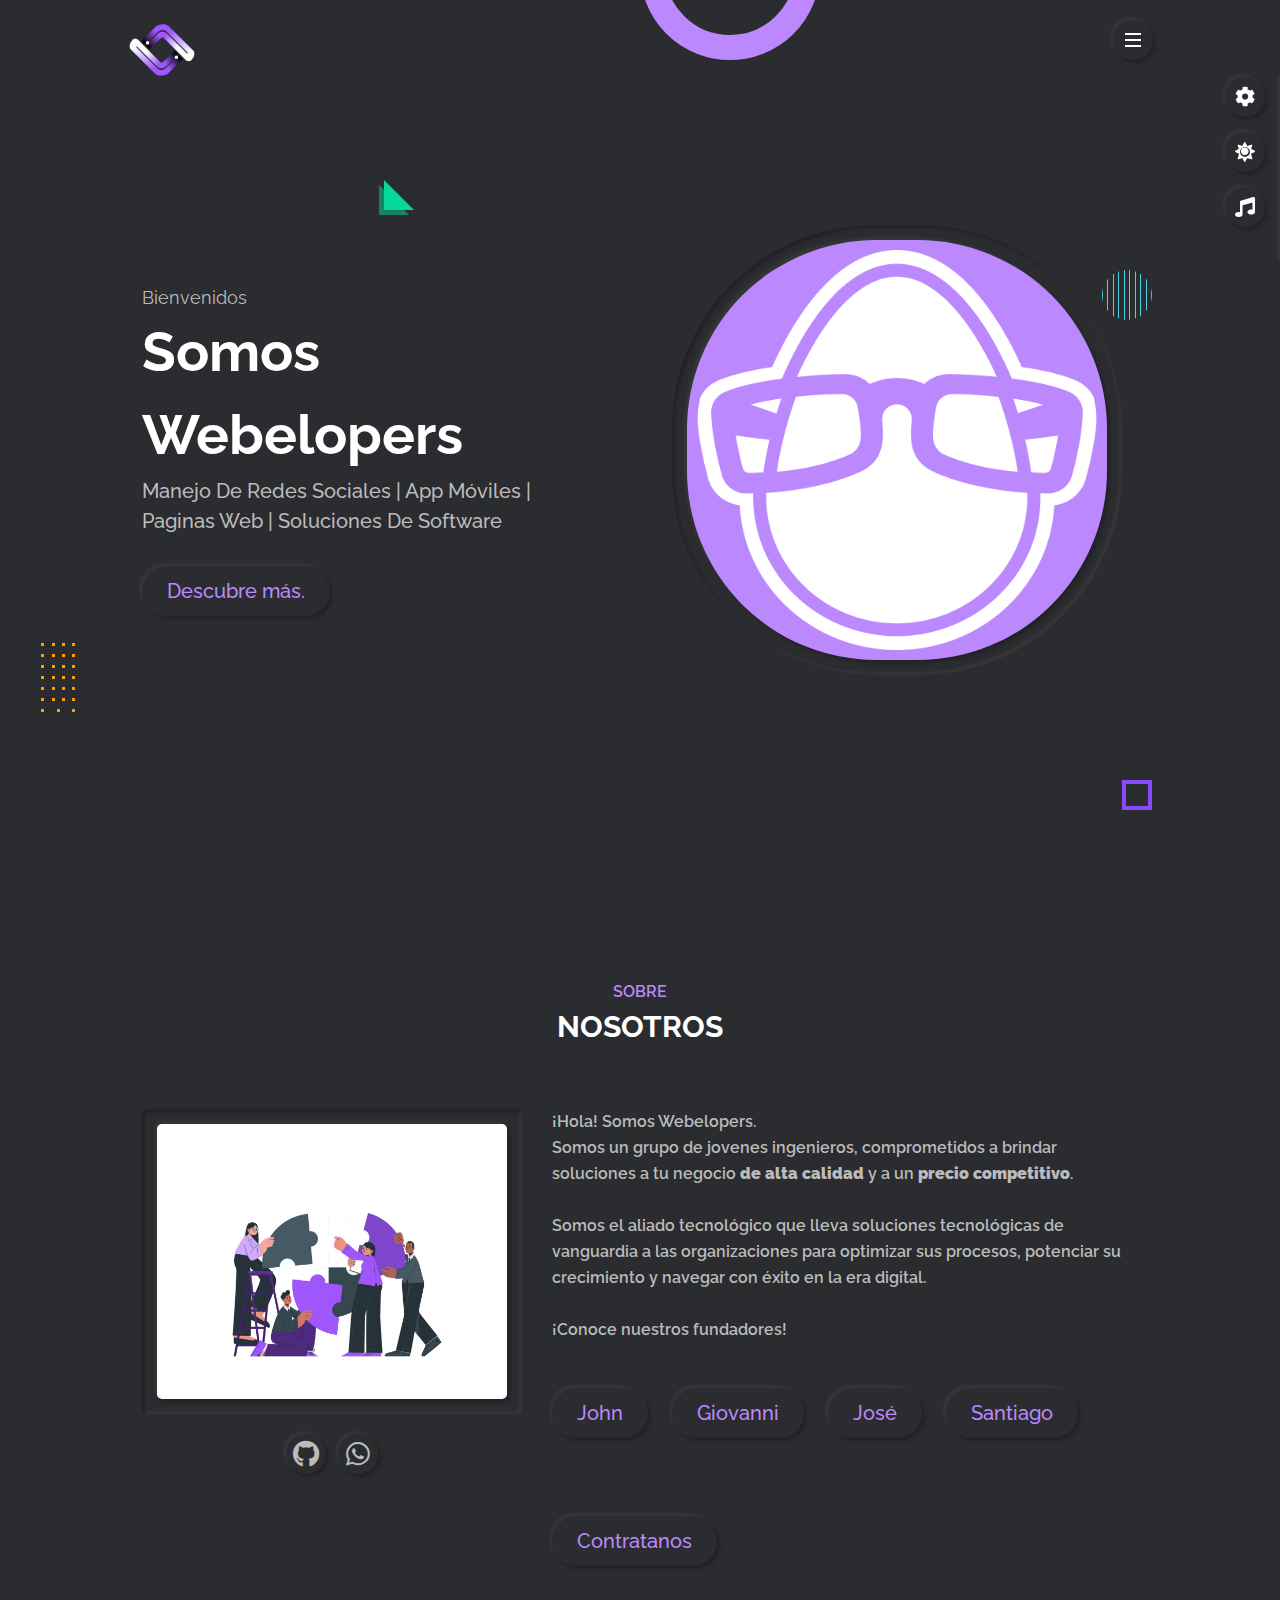
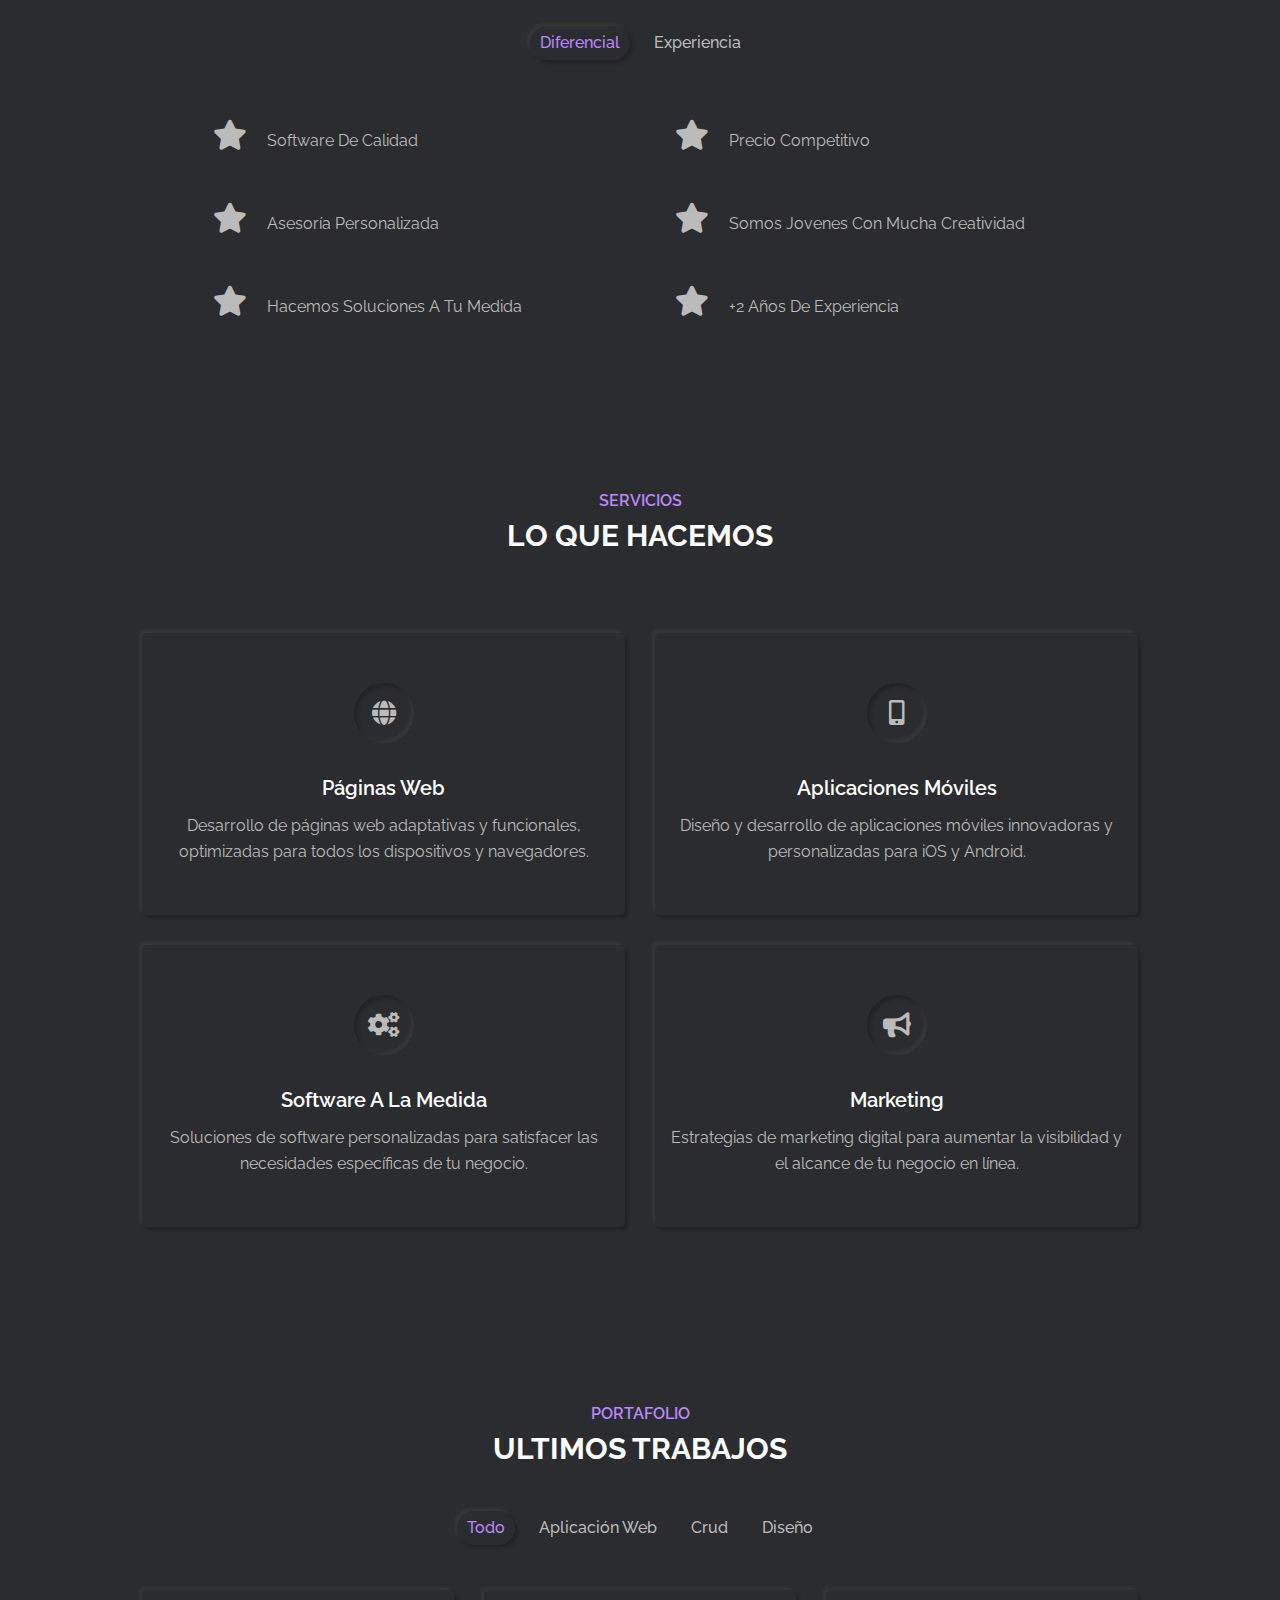
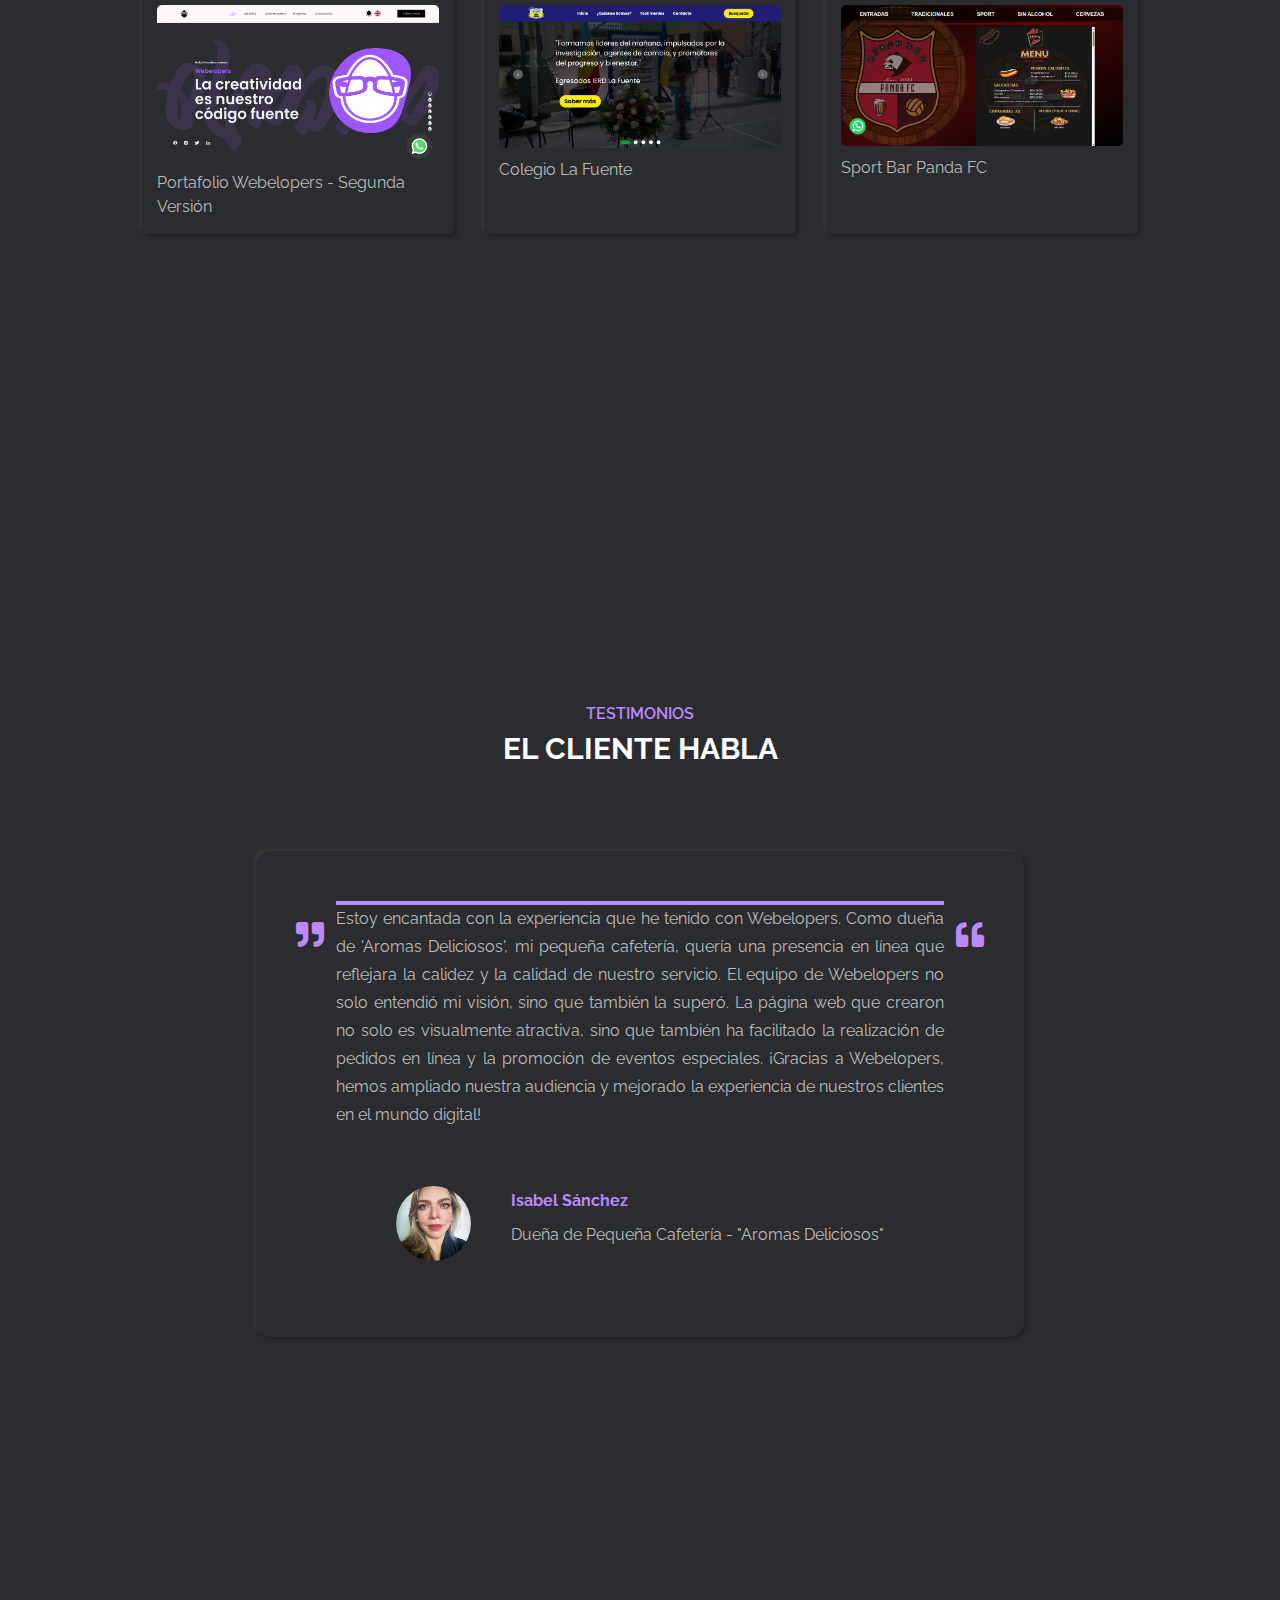
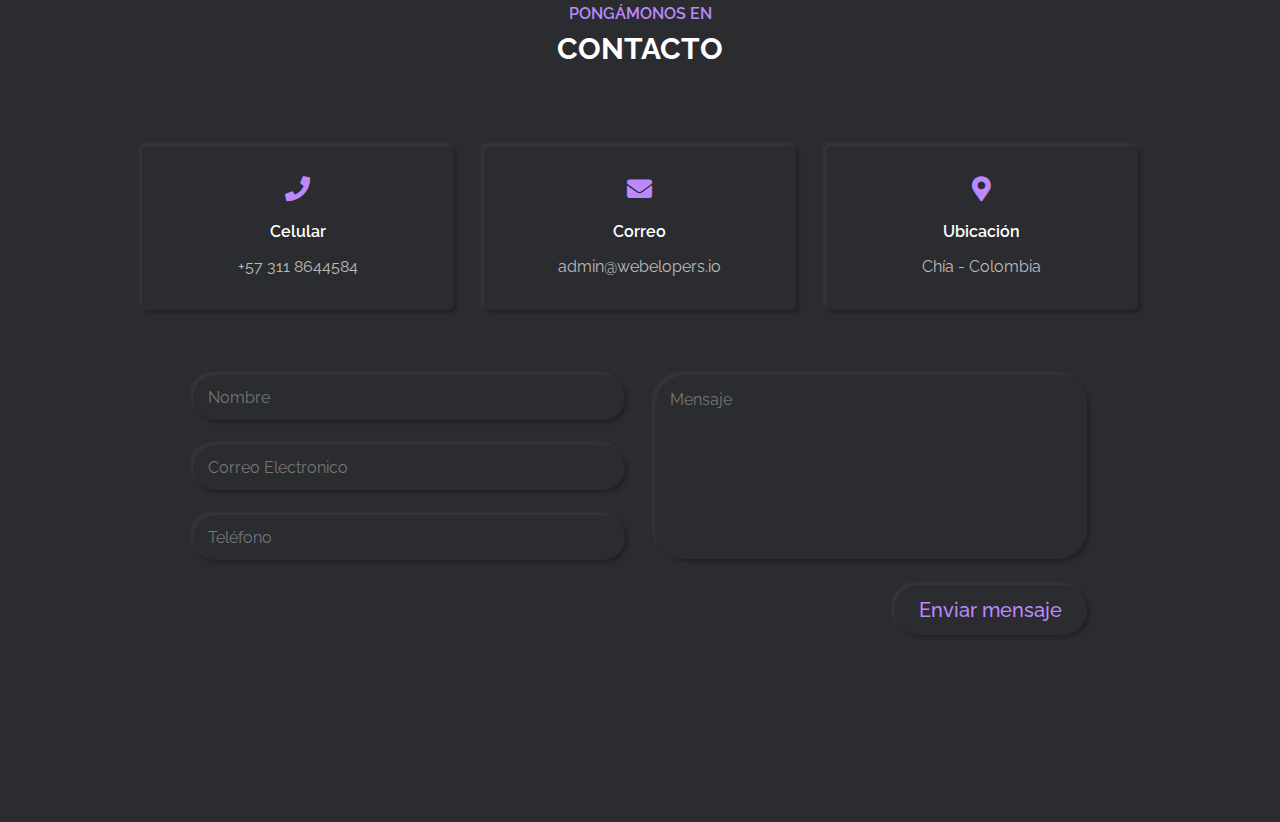
==== commit 62aadff1: "Fix servicios" ====
--- a/index.html
+++ b/index.html
@@ -367,11 +367,10 @@
         <div class="service-item">
           <div class="service-item-inner outer-shadow">
             <div class="icon inner-shadow">
-              <i class="fas fa-mobile-alt"></i>
-            </div>
-            <h3>Diseño adaptativo</h3>
-            <p>Desarrollo de páginas con la capacidad de adaptar la apariencia de las páginas web al dispositivo que se
-              esté utilizando para visitarlas.</p>
+              <i class="fas fa-globe"></i>
+            </div>
+            <h3>Páginas Web</h3>
+            <p>Desarrollo de páginas web adaptativas y funcionales, optimizadas para todos los dispositivos y navegadores.</p>
           </div>
         </div>
         <!-- service item end -->
@@ -379,11 +378,10 @@
         <div class="service-item">
           <div class="service-item-inner outer-shadow">
             <div class="icon inner-shadow">
-              <i class="fas fa-laptop-code"></i>
-            </div>
-            <h3>Desarrollo FrontEnd</h3>
-            <p>Capacidad de diseñar aplicaciones móviles y web únicas, con experiencias de usuario fascinantes e
-              innovadoras.</p>
+              <i class="fas fa-mobile-alt"></i>
+            </div>
+            <h3>Aplicaciones Móviles</h3>
+            <p>Diseño y desarrollo de aplicaciones móviles innovadoras y personalizadas para iOS y Android.</p>
           </div>
         </div>
         <!-- service item end -->
@@ -391,12 +389,10 @@
         <div class="service-item">
           <div class="service-item-inner outer-shadow">
             <div class="icon inner-shadow">
-              <i class="fas fa-desktop"></i>
-            </div>
-            <h3>Código Limpio</h3>
-            <p>Creemos que se puede entregar software de excelente calidad trabajando con la gestión de proyectos
-              adecuada.
-              estructura</p>
+              <i class="fas fa-cogs"></i>
+            </div>
+            <h3>Software a la Medida</h3>
+            <p>Soluciones de software personalizadas para satisfacer las necesidades específicas de tu negocio.</p>
           </div>
         </div>
         <!-- service item end -->
@@ -404,35 +400,10 @@
         <div class="service-item">
           <div class="service-item-inner outer-shadow">
             <div class="icon inner-shadow">
-              <i class="fas fa-palette"></i>
-            </div>
-            <h3>Diseño Gráfico</h3>
-            <p>Somos diseñadores empíricos de interfaces web, sabemos manejar herramientas de diseño para prototipar
-              proyectos.
-              con conceptos de diseño.</p>
-          </div>
-        </div>
-        <!-- service item end -->
-        <!-- service item start -->
-        <div class="service-item">
-          <div class="service-item-inner outer-shadow">
-            <div class="icon inner-shadow">
-              <i class="fas fa-code"></i>
-            </div>
-            <h3>Desarrollo BackEnd</h3>
-            <p>Tenemos la capacidad de encargarnos de la parte del desarrollo web que garantiza que toda la lógica de un
-              La página web funciona.</p>
-          </div>
-        </div>
-        <!-- service item end -->
-        <!-- service item start -->
-        <div class="service-item">
-          <div class="service-item-inner outer-shadow">
-            <div class="icon inner-shadow">
-              <i class="fab fa-bitcoin"></i>
-            </div>
-            <h3>Desarrollo de E-commerce</h3>
-            <p>Creación de tiendas en línea, simplificando la compra y venta de productos por Internet. </p>
+              <i class="fas fa-bullhorn"></i>
+            </div>
+            <h3>Marketing</h3>
+            <p>Estrategias de marketing digital para aumentar la visibilidad y el alcance de tu negocio en línea.</p>
           </div>
         </div>
         <!-- service item end -->
--- a/assets/css/style.css
+++ b/assets/css/style.css
@@ -645,7 +645,7 @@
 }
 
 .about-section .skills .skill-item .progress-bar.animate {
-   animation: growOnCreate 3s ease-out forwards; /* Updated animation */
+   animation: growOnCreate 4s ease-out forwards; /* Updated animation */
 }
 
 @keyframes growOnCreate { /* New animation */
@@ -769,8 +769,8 @@
    min-height: 100vh;
 }
 .service-section .service-item{
-   flex:0 0 33.33%;
-   max-width: 33.33%;
+   flex:0 0 50%; 
+   max-width: 50%; 
    padding:15px;
    display: flex;
    flex-wrap: wrap;
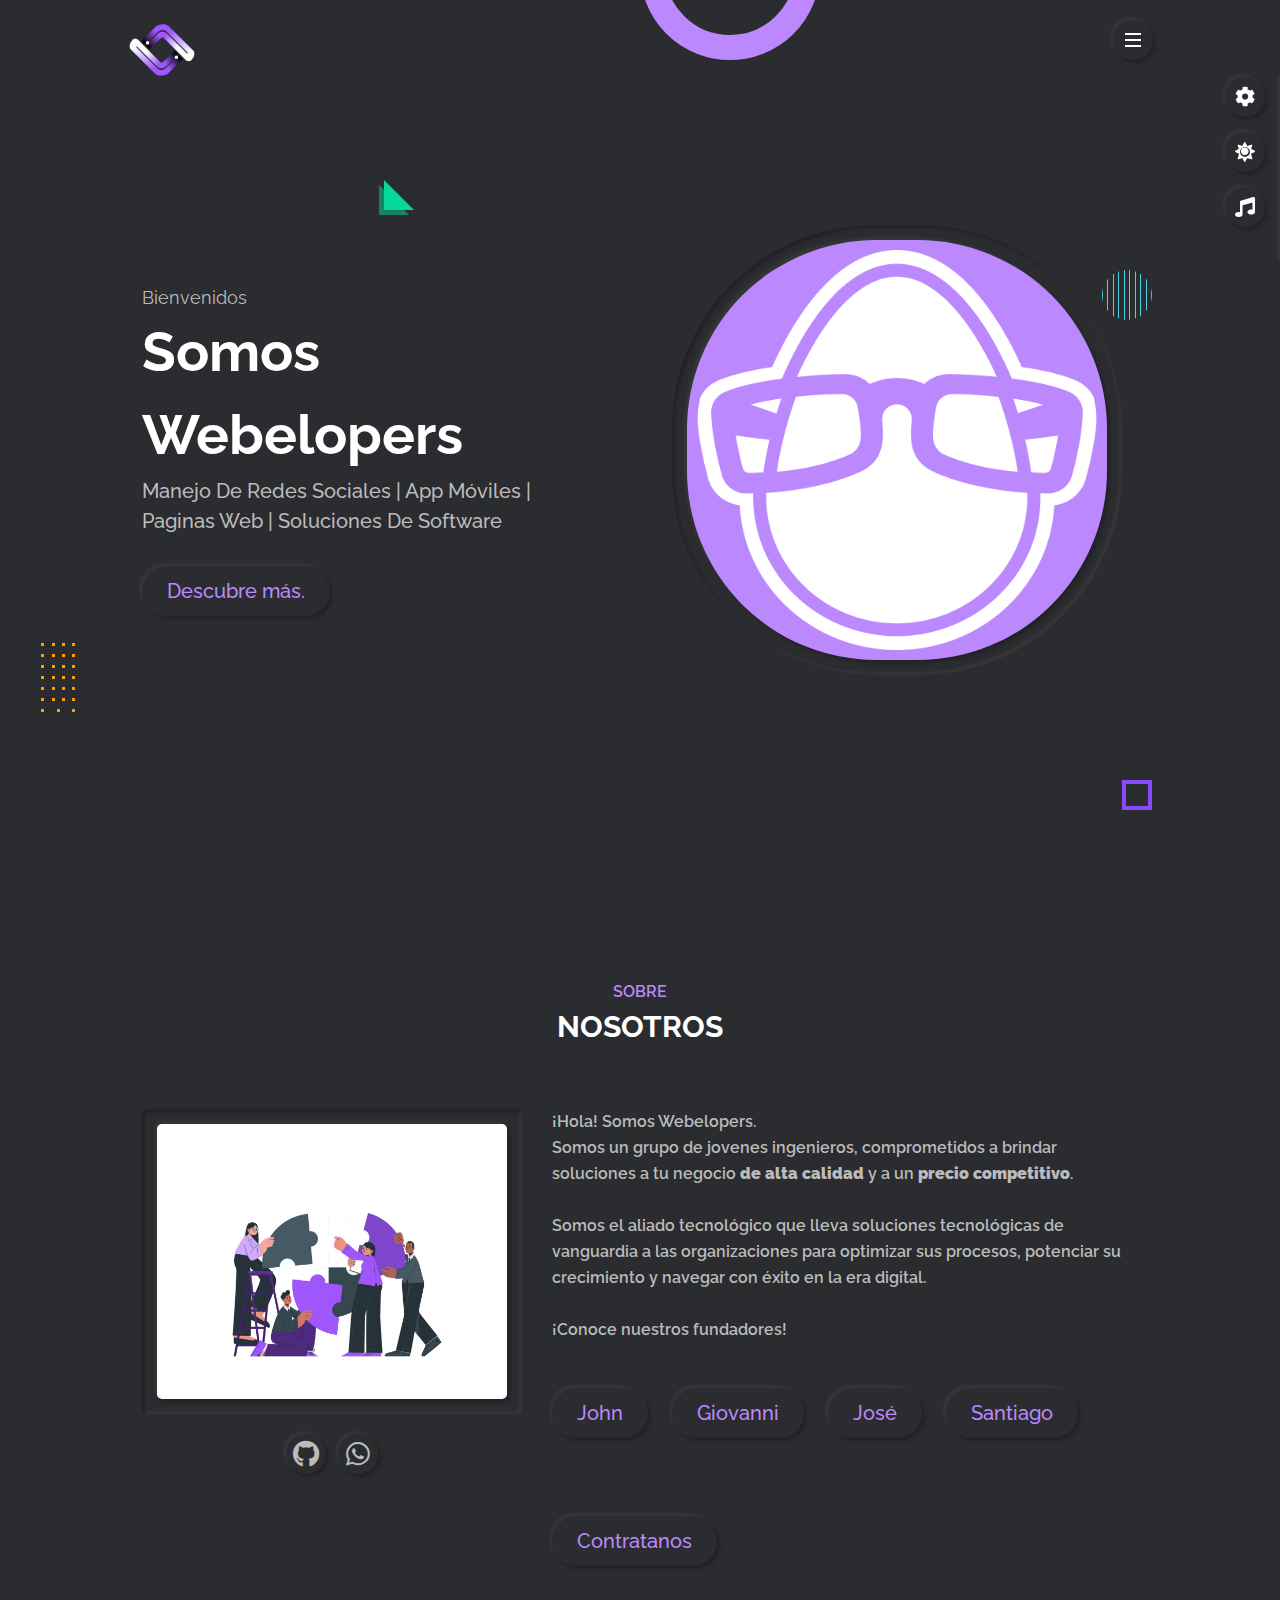
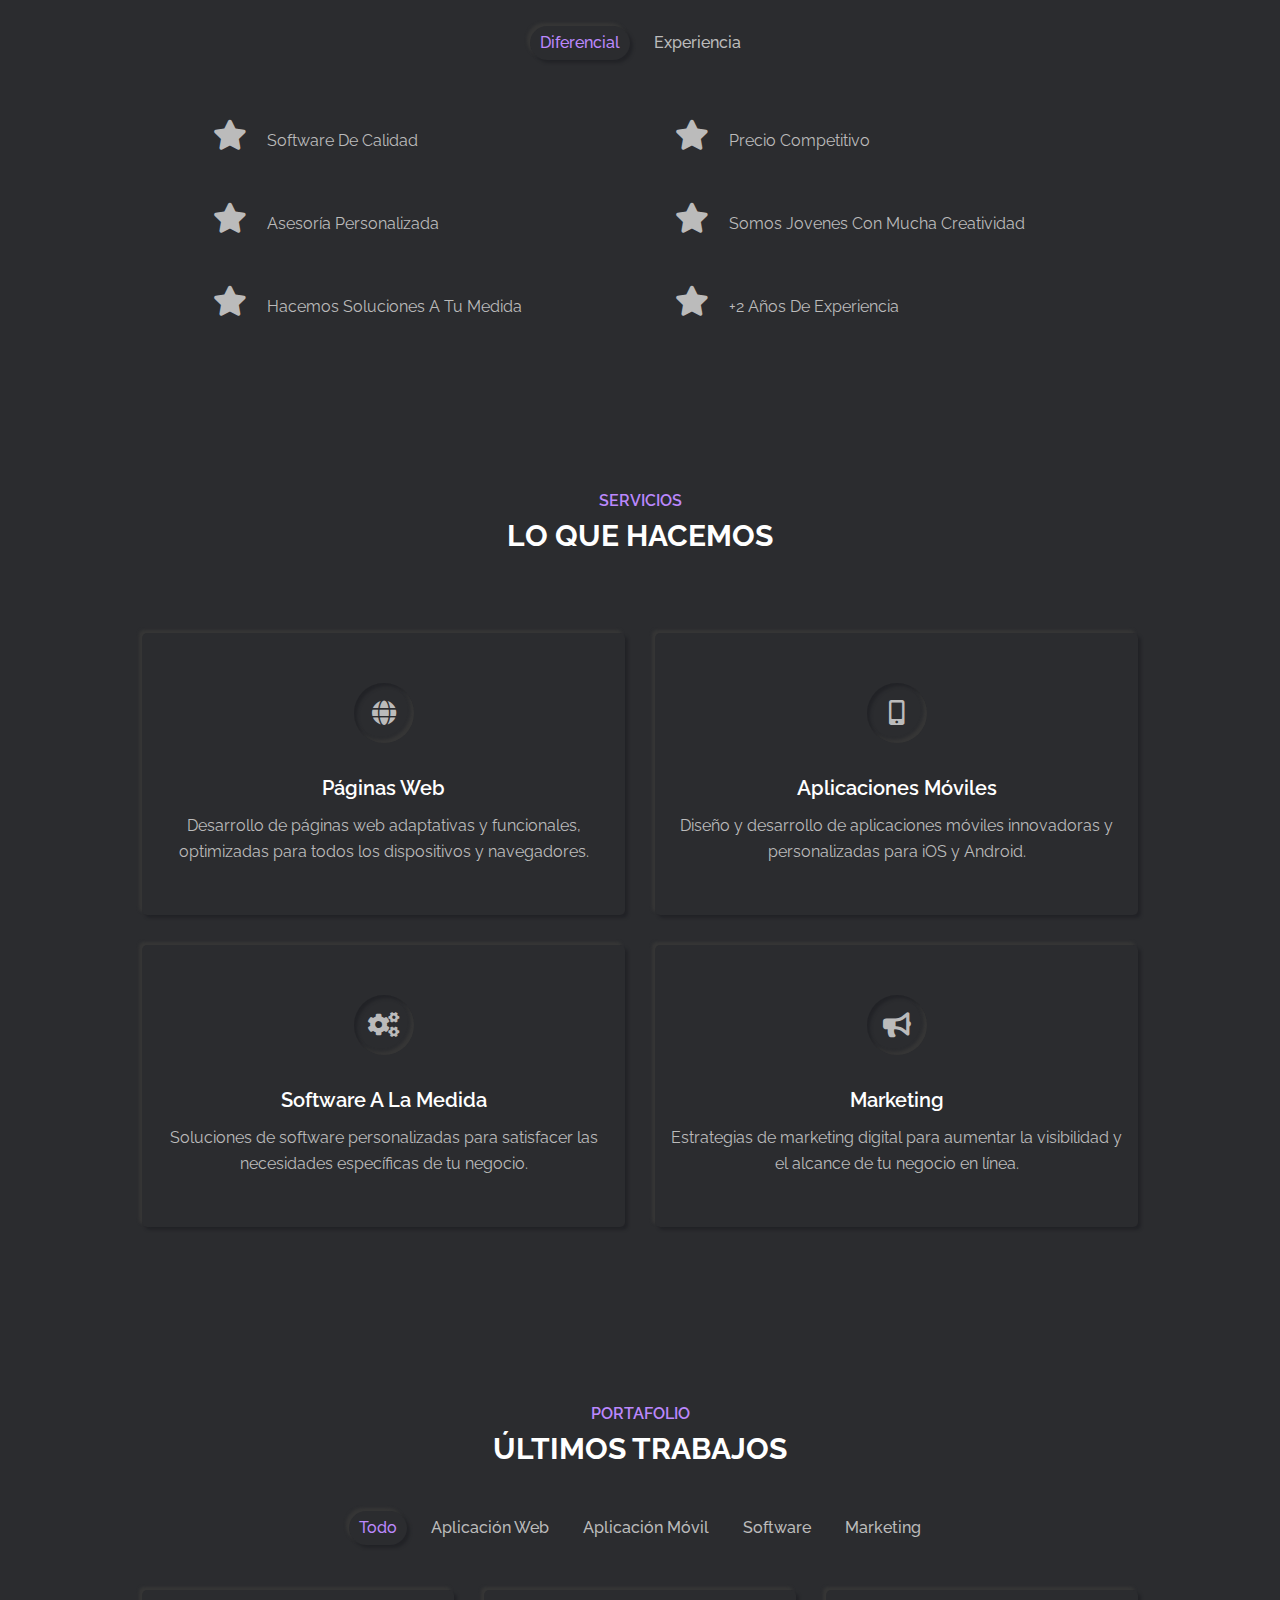
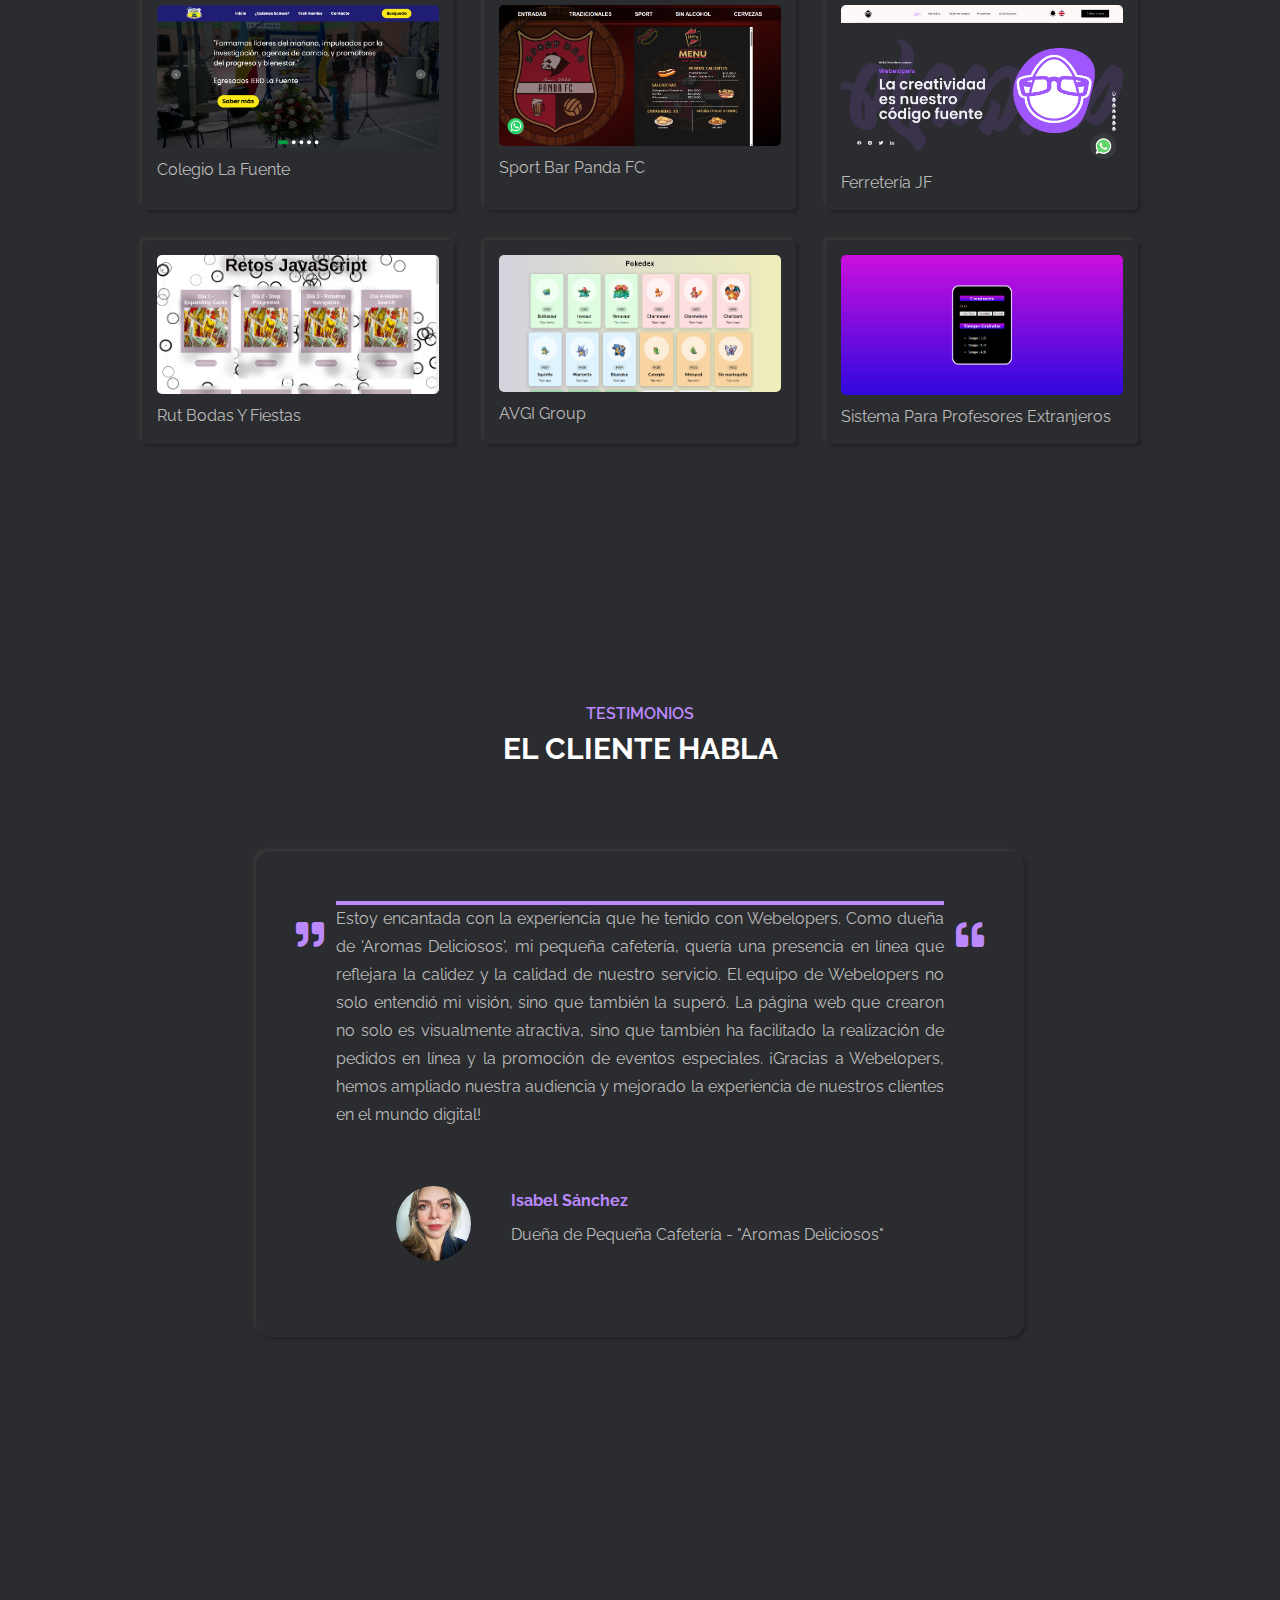
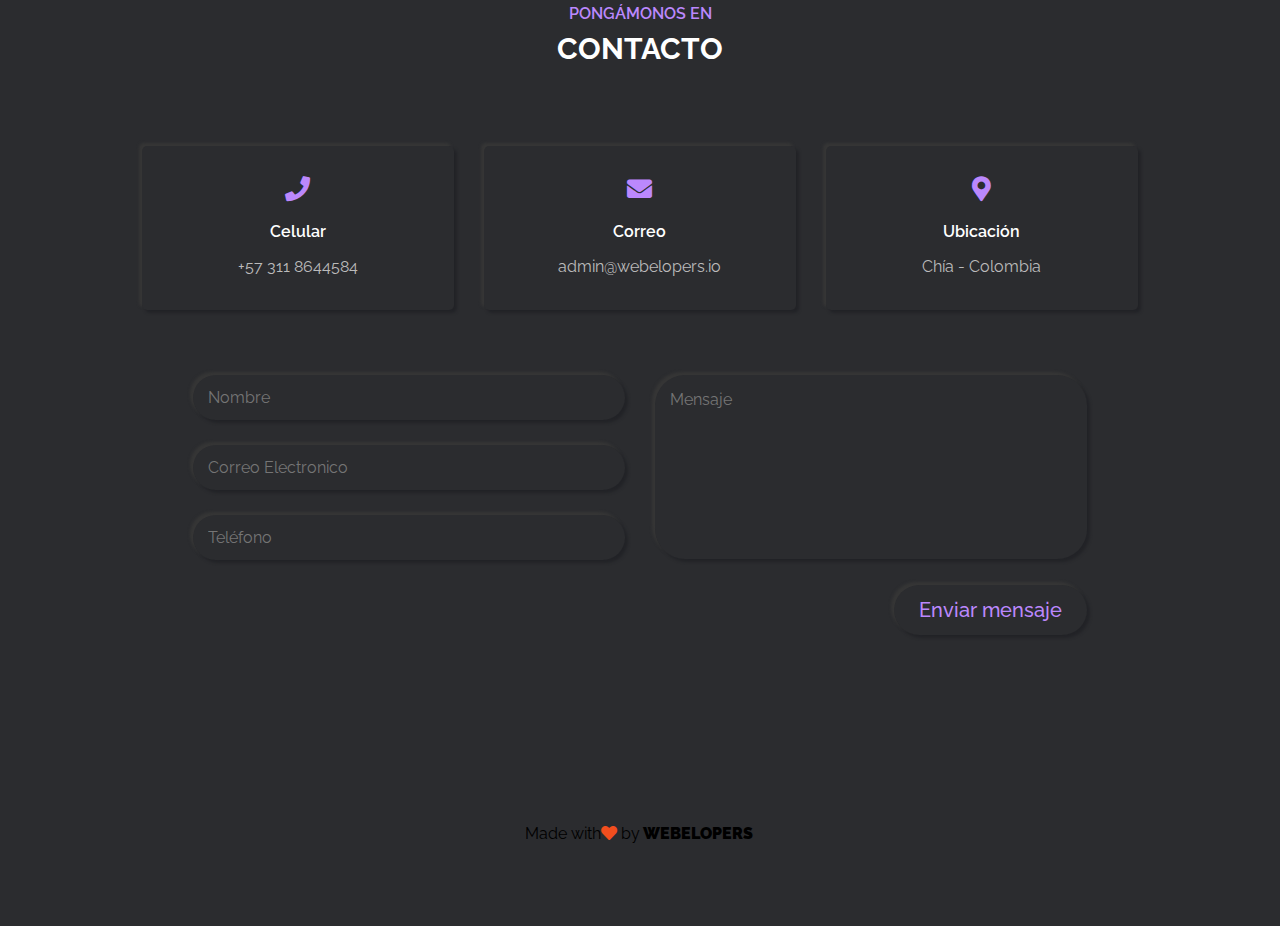
==== commit e2ff6ea4: "update portfolio" ====
--- a/index.html
+++ b/index.html
@@ -418,517 +418,192 @@
     <div class="container">
       <div class="row">
         <div class="section-title">
-          <h2 data-heading="portafolio">Ultimos trabajos</h2>
+          <h2 data-heading="portafolio">Últimos trabajos</h2>
         </div>
       </div>
       <!-- portfolio filter start -->
       <div class="row">
         <div class="portfolio-filter">
           <span class="filter-item outer-shadow active" data-target="all">Todo</span>
-          <span class="filter-item" data-target="Aplicación web">Aplicación web</span>
-          <span class="filter-item" data-target="crud">crud</span>
-          <span class="filter-item" data-target="Diseño">Diseño</span>
+          <span class="filter-item" data-target="web">Aplicación web</span>
+          <span class="filter-item" data-target="app">Aplicación móvil</span>
+          <span class="filter-item" data-target="software">Software</span>
+          <span class="filter-item" data-target="marketing">Marketing</span>
         </div>
       </div>
       <!-- portfolio filter end -->
-
+  
       <!-- portfolio items start -->
       <div class="row portfolio-items">
-        <!-- portfolio item start -->
-        <div class="portfolio-item" data-category="Diseño">
+        <!-- Colegio La Fuente -->
+        <div class="portfolio-item" data-category="web">
+          <div class="portfolio-item-inner outer-shadow">
+            <div class="portfolio-item-img">
+              <img src="assets/img/portfolio/thumb/project-2.png" alt="portfolio"
+                data-screenshots="assets/img/portfolio/large/project-2/1.jpg">
+              <span class="view-project">ver proyecto</span>
+            </div>
+            <p class="portfolio-item-title">Colegio La Fuente</p>
+            <div class="portfolio-item-details">
+              <div class="row">
+                <div class="description">
+                  <h3>Detalles del proyecto</h3>
+                  <p>Desarrollamos una plataforma web interactiva para el Colegio La Fuente, revitalizando la conexión entre exalumnos. Nuestro diseño intuitivo y funcionalidades innovadoras lograron un aumento significativo en la participación de graduados, fortaleciendo la comunidad escolar.</p>
+                </div>
+                <div class="info">
+                  <h3>Project info</h3>
+                  <ul>
+                    <li>Fecha - <span>Septiembre - Octubre 2023</span></li>
+                    <li>Herramientas - <span>Html, Css, Javascript</span></li>
+                    <li>Github - <span><a href="https://github.com/Gemu03/LaFuente">https://github.com/Gemu03/LaFuente</a></span></li>
+                    <li>Web - <span><a href="https://gemu03.github.io/LaFuente/">https://gemu03.github.io/LaFuente/</a></span></li>
+                  </ul>
+                </div>
+              </div>
+            </div>
+          </div>
+        </div>
+  
+        <!-- Sport Bar Panda FC -->
+        <div class="portfolio-item" data-category="web">
+          <div class="portfolio-item-inner outer-shadow">
+            <div class="portfolio-item-img">
+              <img src="assets/img/portfolio/thumb/project-3.png" alt="portfolio"
+                data-screenshots="assets/img/portfolio/large/project-3/1.png">
+              <span class="view-project">ver proyecto</span>
+            </div>
+            <p class="portfolio-item-title">Sport Bar Panda FC</p>
+            <div class="portfolio-item-details">
+              <div class="row">
+                <div class="description">
+                  <h3>Resumen del proyecto</h3>
+                  <p>Creamos una interfaz web intuitiva para el menú de Sport Bar Panda FC, mejorando significativamente la experiencia del cliente. Nuestra solución optimizó la eficiencia del servicio, permitiendo a los clientes disfrutar más de la comida y los eventos deportivos.</p>
+                </div>
+                <div class="info">
+                  <h3>Project info</h3>
+                  <ul>
+                    <li>Fecha - <span>Agosto - Noviembre 2023</span></li>
+                    <li>Herramientas - <span>Html, Css, Javascript</span></li>
+                    <li>Github - <span><a href="https://github.com/Gemu03/Panda-SportBar">https://github.com/Gemu03/Panda-SportBar</a></span></li>
+                    <li>Web - <span><a href="https://joseph8884.github.io/PandaSportBarMenu/">https://joseph8884.github.io/PandaSportBarMenu/</a></span></li>
+                  </ul>
+                </div>
+              </div>
+            </div>
+          </div>
+        </div>
+  
+        <!-- Ferretería JF -->
+        <div class="portfolio-item" data-category="web">
           <div class="portfolio-item-inner outer-shadow">
             <div class="portfolio-item-img">
               <img src="assets/img/portfolio/thumb/project-1.png" alt="portfolio"
                 data-screenshots="assets/img/portfolio/large/project-1/1.png">
-              <!-- view project btn -->
               <span class="view-project">ver proyecto</span>
             </div>
-            <p class="portfolio-item-title">Portafolio Webelopers - Segunda versión</p>
-            <!-- portfolio item details start -->
+            <p class="portfolio-item-title">Ferretería JF</p>
             <div class="portfolio-item-details">
               <div class="row">
                 <div class="description">
                   <h3>Detalles del proyecto</h3>
-                  <p>El proyecto consiste en la creación de un portafolio digital atractivo y funcional para un
-                    emprendimiento de desarrollo web freelance. El portafolio servirá como una herramienta esencial para
-                    mostrar habilidades, proyectos anteriores y atraer potenciales clientes. Se está utilizando Figma
-                    para diseñar la interfaz, asegurando un enfoque profesional y moderno.
-                  </p>
+                  <p>Implementamos una aplicación web integral para Ferretería JF, incluyendo gestión de inventario, catálogo digital y plataforma de ventas en línea. Nuestro sistema optimizó los procesos, impulsó las ventas y fortaleció la presencia digital de la ferretería en el mercado.</p>
                 </div>
                 <div class="info">
                   <h3>Project info</h3>
                   <ul>
-                    <li>Fecha - <span>Octubre - Actualmente</span></li>
-                    <li>Herramientas - <span>Figma</span></li>
-                    <li>Figma - <span><a
-                          href="https://www.figma.com/file/tpiYoZDvSmbup5w8Xi1Kwc/Portfolio-WebDev?type=design&node-id=2%3A4&mode=design&t=embDMABFhrnXv2Y4-1">https://www.figma.com/file/tpiYoZDvSmbup5w8Xi1Kwc/Portfolio-WebDev?type=design&node-id=2%3A4&mode=design&t=embDMABFhrnXv2Y4-1</a></span>
-                    </li>
-
+                    <li>Fecha - <span>Febrero - Abril 2024</span></li>
+                    <li>Herramientas - <span>React, Node.js, MongoDB</span></li>
                   </ul>
                 </div>
               </div>
             </div>
-            <!-- portfolio item details end -->
-          </div>
-        </div>
-        <!-- portfolio item end -->
-        <!-- portfolio item start -->
-        <div class="portfolio-item" data-category="web-application">
+          </div>
+        </div>
+  
+        <!-- Rut bodas y fiestas -->
+        <div class="portfolio-item" data-category="web">
           <div class="portfolio-item-inner outer-shadow">
             <div class="portfolio-item-img">
-              <img src="assets/img/portfolio/thumb/project-2.png" alt="portfolio"
-                data-screenshots="assets/img/portfolio/large/project-2/1.jpg">
-              <!-- view project btn -->
+              <img src="assets/img/portfolio/thumb/project-4.png" alt="portfolio"
+                data-screenshots="assets/img/portfolio/large/project-3/1.png">
               <span class="view-project">ver proyecto</span>
             </div>
-            <p class="portfolio-item-title">Colegio La Fuente</p>
-            <!-- portfolio item details start -->
+            <p class="portfolio-item-title">Rut bodas y fiestas</p>
             <div class="portfolio-item-details">
               <div class="row">
                 <div class="description">
                   <h3>Detalles del proyecto</h3>
-                  <p>Este proyecto de página web diseñado para fomentar la interacción y la conexión entre los exalumnos
-                    del Colegio La Fuente. Esta plataforma proporciona un espacio digital donde los graduados pueden
-                    encontrar información relevante para su vida después del colegio, así como compartir recuerdos y
-                    experiencias con otros miembros de la comunidad.
-                  </p>
+                  <p>Diseñamos una landing page efectiva para Rut bodas y fiestas, destacando sus servicios y atrayendo clientes potenciales. Nuestro enfoque en el diseño y la experiencia del usuario ayudó a aumentar la visibilidad online de la empresa.</p>
                 </div>
                 <div class="info">
                   <h3>Project info</h3>
                   <ul>
-                    <li>Fecha - <span>Noviembre</span></li>
-                    <li>Herramientas - <span>Html, Css, Javascript</span></li>
-                    <li>Github - <span><a
-                          href="https://github.com/Gemu03/LaFuente">https://github.com/Gemu03/LaFuente</a></span>
-                    </li>
-                    <li>Web - <span><a
-                          href="https://gemu03.github.io/LaFuente/">https://gemu03.github.io/LaFuente/</a></span></li>
+                    <li>Fecha - <span>Mayo 2024</span></li>
+                    <li>Herramientas - <span>Html, Css, Javascript, SEO</span></li>
                   </ul>
                 </div>
               </div>
             </div>
-            <!-- portfolio item details end -->
-          </div>
-        </div>
-        <!-- portfolio item end -->
-        <!-- portfolio item start -->
-        <div class="portfolio-item" data-category="Aplicación web">
+          </div>
+        </div>
+  
+        <!-- AVGI Group -->
+        <div class="portfolio-item" data-category="web">
           <div class="portfolio-item-inner outer-shadow">
             <div class="portfolio-item-img">
-              <img src="assets/img/portfolio/thumb/project-3.png" alt="portfolio"
-                data-screenshots="assets/img/portfolio/large/project-3/1.png">
-              <!-- view project btn -->
+              <img src="assets/img/portfolio/thumb/project-5.png" alt="portfolio"
+                data-screenshots="assets/img/portfolio/large/project-4/1.png">
               <span class="view-project">ver proyecto</span>
             </div>
-            <p class="portfolio-item-title">Sport Bar Panda FC</p>
-            <!-- portfolio item details start -->
+            <p class="portfolio-item-title">AVGI Group</p>
             <div class="portfolio-item-details">
               <div class="row">
                 <div class="description">
-                  <h3>Resumen del proyecto</h3>
-                  <p>El proyecto "Sport Bar Panda FC" es una página web diseñada para simplificar la experiencia de menú
-                    en un bar deportivo. Con un enfoque en la usabilidad y la accesibilidad, esta plataforma ofrece a
-                    los clientes una forma fácil y rápida de explorar y visualizar elementos del menú mientras disfrutan
-                    de eventos deportivos en el bar.
-                  </p>
+                  <h3>Detalles del proyecto</h3>
+                  <p>Creamos una landing page atractiva para AVGI Group y desarrollamos un sistema LMS para la capacitación de sus clientes. Nuestra solución integral mejoró la presencia online de la empresa y facilitó el aprendizaje de sus servicios de manera eficiente.</p>
                 </div>
                 <div class="info">
                   <h3>Project info</h3>
                   <ul>
-                    <li>Fecha - <span>Septiembre</span></li>
-                    <li>Herramientas - <span>Html, Css, Javascript</span></li>
-                    <li>Github - <span><a <section class="portfolio-section section" id="portfolio">
-                          <div class="container">
-                            <div class="row">
-                              <div class="section-title">
-                                <h2 data-heading="portafolio">Ultimos trabajos</h2>
-                              </div>
-                            </div>
-                            <!-- portfolio filter start -->
-                            <div class="row">
-                              <div class="portfolio-filter">
-                                <span class="filter-item outer-shadow active" data-target="all">Todo</span>
-                                <span class="filter-item" data-target="Aplicación web">Aplicación web</span>
-                                <span class="filter-item" data-target="crud">crud</span>
-                                <span class="filter-item" data-target="Diseño">Diseño</span>
-                              </div>
-                            </div>
-                            <!-- portfolio filter end -->
-
-                            <!-- portfolio items start -->
-                            <div class="row portfolio-items">
-                              <!-- portfolio item start -->
-                              <div class="portfolio-item" data-category="Diseño">
-                                <div class="portfolio-item-inner outer-shadow">
-                                  <div class="portfolio-item-img">
-                                    <img src="assets/img/portfolio/thumb/project-1.png" alt="portfolio"
-                                      data-screenshots="assets/img/portfolio/large/project-1/1.png">
-                                    <!-- view project btn -->
-                                    <span class="view-project">ver proyecto</span>
-                                  </div>
-                                  <p class="portfolio-item-title">Portafolio Webelopers - Segunda versión</p>
-                                  <!-- portfolio item details start -->
-                                  <div class="portfolio-item-details">
-                                    <div class="row">
-                                      <div class="description">
-                                        <h3>Detalles del proyecto</h3>
-                                        <p>El proyecto consiste en la creación de un portafolio digital atractivo y
-                                          funcional para un emprendimiento de desarrollo web freelance. El portafolio
-                                          servirá como una herramienta esencial para mostrar habilidades, proyectos
-                                          anteriores y atraer potenciales clientes. Se está utilizando Figma para
-                                          diseñar la interfaz, asegurando un enfoque profesional y moderno.
-                                        </p>
-                                      </div>
-                                      <div class="info">
-                                        <h3>Project info</h3>
-                                        <ul>
-                                          <li>Fecha - <span>Octubre - Actualmente</span></li>
-                                          <li>Herramientas - <span>Figma</span></li>
-                                          <li>Figma - <span><a
-                                                href="https://www.figma.com/file/tpiYoZDvSmbup5w8Xi1Kwc/Portfolio-WebDev?type=design&node-id=2%3A4&mode=design&t=embDMABFhrnXv2Y4-1">https://www.figma.com/file/tpiYoZDvSmbup5w8Xi1Kwc/Portfolio-WebDev?type=design&node-id=2%3A4&mode=design&t=embDMABFhrnXv2Y4-1</a></span>
-                                          </li>
-
-                                        </ul>
-                                      </div>
-                                    </div>
-                                  </div>
-                                  <!-- portfolio item details end -->
-                                </div>
-                              </div>
-                              <!-- portfolio item end -->
-                              <!-- portfolio item start -->
-                              <div class="portfolio-item" data-category="web-application">
-                                <div class="portfolio-item-inner outer-shadow">
-                                  <div class="portfolio-item-img">
-                                    <img src="assets/img/portfolio/thumb/project-2.png" alt="portfolio"
-                                      data-screenshots="assets/img/portfolio/large/project-2/1.jpg">
-                                    <!-- view project btn -->
-                                    <span class="view-project">ver proyecto</span>
-                                  </div>
-                                  <p class="portfolio-item-title">Colegio La Fuente</p>
-                                  <!-- portfolio item details start -->
-                                  <div class="portfolio-item-details">
-                                    <div class="row">
-                                      <div class="description">
-                                        <h3>Detalles del proyecto</h3>
-                                        <p>Este proyecto de página web diseñado para fomentar la interacción y la
-                                          conexión entre los exalumnos del Colegio La Fuente. Esta plataforma
-                                          proporciona un espacio digital donde los graduados pueden encontrar
-                                          información relevante para su vida después del colegio, así como compartir
-                                          recuerdos y experiencias con otros miembros de la comunidad.
-                                        </p>
-                                      </div>
-                                      <div class="info">
-                                        <h3>Project info</h3>
-                                        <ul>
-                                          <li>Fecha - <span>Noviembre</span></li>
-                                          <li>Herramientas - <span>Html, Css, Javascript</span></li>
-                                          <li>Github - <span><a
-                                                href="https://github.com/Gemu03/LaFuente">https://github.com/Gemu03/LaFuente</a></span>
-                                          </li>
-                                          <li>Web - <span><a
-                                                href="https://gemu03.github.io/LaFuente/">https://gemu03.github.io/LaFuente/</a></span>
-                                          </li>
-                                        </ul>
-                                      </div>
-                                    </div>
-                                  </div>
-                                  <!-- portfolio item details end -->
-                                </div>
-                              </div>
-                              <!-- portfolio item end -->
-                              <!-- portfolio item start -->
-                              <div class="portfolio-item" data-category="Aplicación web">
-                                <div class="portfolio-item-inner outer-shadow">
-                                  <div class="portfolio-item-img">
-                                    <img src="assets/img/portfolio/thumb/project-3.png" alt="portfolio"
-                                      data-screenshots="assets/img/portfolio/large/project-3/1.png">
-                                    <!-- view project btn -->
-                                    <span class="view-project">ver proyecto</span>
-                                  </div>
-                                  <p class="portfolio-item-title">Sport Bar Panda FC</p>
-                                  <!-- portfolio item details start -->
-                                  <div class="portfolio-item-details">
-                                    <div class="row">
-                                      <div class="description">
-                                        <h3>Resumen del proyecto</h3>
-                                        <p>El proyecto "Sport Bar Panda FC" es una página web diseñada para simplificar
-                                          la experiencia de menú en un bar deportivo. Con un enfoque en la usabilidad y
-                                          la accesibilidad, esta plataforma ofrece a los clientes una forma fácil y
-                                          rápida de explorar y visualizar elementos del menú mientras disfrutan de
-                                          eventos deportivos en el bar.
-                                        </p>
-                                      </div>
-                                      <div class="info">
-                                        <h3>Project info</h3>
-                                        <ul>
-                                          <li>Fecha - <span>Septiembre</span></li>
-                                          <li>Herramientas - <span>Html, Css, Javascript</span></li>
-                                          <li>Github - <span><a
-                                                href="https://github.com/Gemu03/Panda-SportBar">https://github.com/Gemu03/Panda-SportBar</a></span>
-                                          </li>
-                                          <li>Página Web - <span><a
-                                                href="https://joseph8884.github.io/PandaSportBarMenu/">https://joseph8884.github.io/PandaSportBarMenu/</a></span>
-                                          </li>
-                                        </ul>
-                                      </div>
-                                    </div>
-                                  </div>
-                                  <!-- portfolio item details end -->
-                                </div>
-                              </div>
-                              <!-- portfolio item end -->
-
-
-
-                              <!-- portfolio item start -->
-                              <div class="portfolio-item" data-category="Aplicación web">
-                                <div class="portfolio-item-inner outer-shadow">
-                                  <div class="portfolio-item-img">
-                                    <img src="assets/img/portfolio/thumb/project-4.png" alt="portfolio"
-                                      data-screenshots="assets/img/portfolio/large/project-3/1.png">
-                                    <!-- view project btn -->
-                                    <span class="view-project">ver proyecto</span>
-                                  </div>
-                                  <p class="portfolio-item-title">Retos javascript</p>
-                                  <!-- portfolio item details start -->
-                                  <div class="portfolio-item-details">
-                                    <div class="row">
-                                      <div class="description">
-                                        <h3>Detalles del proyecto</h3>
-                                        <p>Este desafío nos ayudó a mejorar nuestras habilidades en HTML, CSS y
-                                          JavaScript, aplicando un estilo moderno.
-                                          con flexbox, animaciones CSS, propiedades personalizadas, entre otros se
-                                          aprendio manipulaciones, eventos
-                                          métodos, solicitudes HTTP y más. Todo lo aplicado en estos ejercicios nos
-                                          permitió mantener una
-                                          Imagen más clara de las tendencias actuales y de las exigencias de los nuevos
-                                          requerimientos de las empresas/clientes.
-                                        </p>
-                                      </div>
-                                      <div class="info">
-                                        <h3>Project info</h3>
-                                        <ul>
-                                          <li>Fecha - <span>2021 - Agosto</span></li>
-                                          <li>Herramientas - <span>Html, Css, Javascript, Particles.js</span></li>
-                                          <li>Github - <span><a
-                                                href="https://github.com/JohnRojas0628/RetosJS">https://github.com/JohnRojas0628/RetosJS</a></span>
-                                          </li>
-                                          <li>Web - <span><a
-                                                href="https://johnrojas06289.github.io/RetosJS/">https://johnrojas06289.github.io/RetosJS/</a></span>
-                                          </li>
-                                        </ul>
-                                      </div>
-                                    </div>
-                                  </div>
-                                  <!-- portfolio item details end -->
-                                </div>
-                              </div>
-                              <!-- portfolio item end -->
-                              <!-- portfolio item start -->
-                              <div class="portfolio-item" data-category="Aplicación web">
-                                <div class="portfolio-item-inner outer-shadow">
-                                  <div class="portfolio-item-img">
-                                    <img src="assets/img/portfolio/thumb/project-5.png" alt="portfolio"
-                                      data-screenshots="assets/img/portfolio/large/project-4/1.png">
-                                    <!-- view project btn -->
-                                    <span class="view-project">ver proyecto</span>
-                                  </div>
-                                  <p class="portfolio-item-title">pokedex api</p>
-                                  <!-- portfolio item details start -->
-                                  <div class="portfolio-item-details">
-                                    <div class="row">
-                                      <div class="description">
-                                        <h3>Detalles del proyecto</h3>
-                                        <p>Este proyecto es parte de los 25 desafíos de javascript, se puso en una
-                                          sección aparte porque
-                                          consideramos que el aprendizaje fue muy amplio, una API RESTful completa
-                                          vinculada a una extensa base de datos
-                                          que detalla todo sobre la serie principal de juegos Pokémon, en lugar de la
-                                          pokedex, tipo, nombre
-                                          y una foto incluye este proyecto de los 150 pokemon.</p>
-                                      </div>
-                                      <div class="info">
-                                        <h3>Detalles del proyecto</h3>
-                                        <ul>
-                                          <li>Fecha - <span>2021 - Julio</span></li>
-                                          <li>Herramientas - <span>Html, Css, Javascript</span></li>
-                                          <li>Github - <span><a
-                                                href="https://github.com/JohnRojas0628/RetosJS/tree/main/RETOS/D%C3%ADa%2019%20-%20Pokedex%20API">https://github.com/JohnRojas0628/RetosJS/tree/main/RETOS/D%C3%ADa%2019%20-%20Pokedex%20API</a></span>
-                                          <li>Web - <span><a
-                                                href="https://retos-js-ten.vercel.app/RETOS/D%C3%ADa%2019%20-%20Pokedex%20API/index.html">https://retos-js-ten.vercel.app/RETOS/D%C3%ADa%2019%20-%20Pokedex%20API/index.html</a></span>
-                                          </li>
-                                        </ul>
-                                      </div>
-                                    </div>
-                                  </div>
-                                  <!-- portfolio item details end -->
-                                </div>
-                              </div>
-                              <!-- portfolio item end -->
-                              <!-- portfolio item start -->
-                              <div class="portfolio-item" data-category="Aplicación web">
-                                <div class="portfolio-item-inner outer-shadow">
-                                  <div class="portfolio-item-img">
-                                    <img src="assets/img/portfolio/thumb/project-6.png" alt="portfolio"
-                                      data-screenshots="assets/img/portfolio/large/project-5/1.png">
-                                    <!-- view project btn -->
-                                    <span class="view-project">ver proyecto</span>
-                                  </div>
-                                  <p class="portfolio-item-title">Cronómetro</p>
-                                  <!-- portfolio item details start -->
-                                  <div class="portfolio-item-details">
-                                    <div class="row">
-                                      <div class="description">
-                                        <h3>Detalles del proyecto</h3>
-                                        <p>Este fue nuestro primer pequeño proyecto realizado principalmente con
-                                          Javascript, el cronómetro tiene la
-                                          Posibilidad de registrar tiempos, tiempo de parada y ejecución con la ayuda de
-                                          los controles que tiene.
-                                          él.</p>
-                                      </div>
-                                      <div class="info">
-                                        <h3>Project Brief</h3>
-                                        <ul>
-                                          <li>Fecha - <span>2021 - Julio</span></li>
-                                          <li>Herramientas - <span>Html, Css, Javascript</span></li>
-                                          <li>Github - <span><a
-                                                href="https://github.com/JohnRojas0628/CronometroJS">https://github.com/JohnRojas0628/CronometroJS</a></span>
-                                          <li>Web - <span><a
-                                                href="https://cronometro-js-omega.vercel.app/">https://cronometro-js-omega.vercel.app/</a></span>
-                                          </li>
-                                        </ul>
-                                      </div>
-                                    </div>
-                                  </div>
-                                  <!-- portfolio item details end -->
-                                </div>
-                              </div>
-                              <!-- portfolio item end -->
-                              <!-- portfolio item start -->
-                              <div class="portfolio-item" data-category="Aplicación web">
-                                <div class="portfolio-item-inner outer-shadow">
-                                  <div class="portfolio-item-img">
-                                    <img src="assets/img/portfolio/thumb/project-8.png" alt="portfolio"
-                                      data-screenshots="assets/img/portfolio/large/project-6/1.png">
-                                    <!-- view project btn -->
-                                    <span class="view-project">ver proyecto</span>
-                                  </div>
-                                  <p class="portfolio-item-title">Juego tetris 👾</p>
-                                  <!-- portfolio item details start -->
-                                  <div class="portfolio-item-details">
-                                    <div class="row">
-                                      <div class="description">
-                                        <h3>Detalles del proyecto</h3>
-                                        <p>Primer trabajo colaborativo, en el que trabajamos con el sistema de control
-                                          de versiones github, también fue
-                                          el primer juego con una complejidad media de Javascript, de la misma manera
-                                          también utilizamos un lienzo que
-                                          contiene el juego</p>
-                                      </div>
-                                      <div class="info">
-                                        <h3>Detalles del proyecto</h3>
-                                        <ul>
-                                          <li>Fecha - <span>2021 - Septiembre</span></li>
-                                          <li>Herramientas - <span>Html, Css, Javascript</span></li>
-                                          <li>Github - <span><a
-                                                href="https://github.com/angelicahg/Tetris-grupal">https://github.com/angelicahg/Tetris-grupal</a></span>
-                                          <li>Web - <span><a
-                                                href="https://tetris-grupal.vercel.app/">https://tetris-grupal.vercel.app/</a></span>
-                                          </li>
-                                        </ul>
-                                      </div>
-                                    </div>
-                                  </div>
-                                  <!-- portfolio item details end -->
-                                </div>
-                              </div>
-                              <!-- portfolio item end -->
-                              <!-- portfolio item start -->
-                              <div class="portfolio-item" data-category="crud">
-                                <div class="portfolio-item-inner outer-shadow">
-                                  <div class="portfolio-item-img">
-                                    <img src="assets/img/portfolio/thumb/project-7.png" alt="portfolio"
-                                      data-screenshots="assets/img/portfolio/large/project-7/1.png, assets/img/portfolio/large/project-7/2.png">
-                                    <!-- view project btn -->
-                                    <span class="view-project">ver proyecto</span>
-                                  </div>
-                                  <p class="portfolio-item-title">CRUD Mercatodo</p>
-                                  <!-- portfolio item details start -->
-                                  <div class="portfolio-item-details">
-                                    <div class="row">
-                                      <div class="description">
-                                        <h3>Detalles del proyecto</h3>
-                                        <p>Mercatodo, proyecto Fullstack, CRUD con login para gestionar inventario en
-                                          una empresa.
-                                          <br>
-                                          Inicio de sesión de usuario
-                                          Usuario general sin permisos de modificación de datos: Usuario: general,
-                                          Contraseña: programa, Cargo: Empleado,
-                                          <br>
-                                          Usuario administrador con permisos para modificar los datos: Usuario: admin,
-                                          Contraseña: programa, Cargo: Administrador
-                                        </p>
-                                      </div>
-                                      <div class="info">
-                                        <h3>Project Brief</h3>
-                                        <ul>
-                                          <li>Fecha - <span>2021 - Octubre</span></li>
-                                          <li>Herramientas- <span>React, MySql, Django, Boostrap, Css</span></li>
-                                          <li>Github - <span><a
-                                                href="https://github.com/julianamrg/mercatodo">https://github.com/julianamrg/mercatodo</a></span>
-                                          <li>Web - <span><a
-                                                href="https://mercatodocrud.netlify.app/">https://mercatodocrud.netlify.app/</a></span>
-                                          </li>
-                                        </ul>
-                                      </div>
-                                    </div>
-                                  </div>
-                                  <!-- portfolio item details end -->
-                                </div>
-                              </div>
-                              <!-- portfolio item end -->
-                              <!-- portfolio item start -->
-                              <div class="portfolio-item" data-category="crud">
-                                <div class="portfolio-item-inner outer-shadow">
-                                  <div class="portfolio-item-img">
-                                    <img src="assets/img/portfolio/thumb/project-10.png" alt="portfolio"
-                                      data-screenshots="assets/img/portfolio/large/project-10/1.png, assets/img/portfolio/large/project-10/2.png">
-                                    <!-- view project btn -->
-                                    <span class="view-project">ver proyecto</span>
-                                  </div>
-                                  <p class="portfolio-item-title">Videoclub</p>
-                                  <!-- portfolio item details start -->
-                                  <div class="portfolio-item-details">
-                                    <div class="row">
-                                      <div class="description">
-                                        <h3>Detalles del proyectof</h3>
-                                        <p>Proyecto FullStack CRUD para gestionar el inventario de películas. Hecho con
-                                          Angular (Typescript), Express y MySQL</p>
-                                      </div>
-                                      <div class="info">
-                                        <h3>Project Brief</h3>
-                                        <ul>
-                                          <li>Fecha - <span>2021 - Noviembre</span></li>
-                                          <li>Herramientas - <span>Angular, Express, MySql, Html, Css, Javascript,
-                                              Typescript</span></li>
-                                          <li>Github - <span><a
-                                                href="https://github.com/DaniOspina/frontvideoclub">https://github.com/DaniOspina/frontvideoclub</a></span>
-                                          </li>
-                                          <li>Web - <span><a
-                                                href="https://frontvideoclub.vercel.app/home">https://frontvideoclub.vercel.app/home</a></span>
-                                          </li>
-                                        </ul>
-                                      </div>
-                                    </div>
-                                  </div>
-                                  <!-- portfolio item details end -->
-                                </div>
-                              </div>
-                              <!-- portfolio item end -->
-                            </div>
-                            <!-- portfolio items end -->
-                          </div>
+                    <li>Fecha - <span>Agosto 2024</span></li>
+                    <li>Herramientas - <span>WordPress, LMS plugin, HTML, CSS</span></li>
+                  </ul>
+                </div>
+              </div>
+            </div>
+          </div>
+        </div>
+  
+        <!-- Profesores extranjeros -->
+        <div class="portfolio-item" data-category="software">
+          <div class="portfolio-item-inner outer-shadow">
+            <div class="portfolio-item-img">
+              <img src="assets/img/portfolio/thumb/project-6.png" alt="portfolio"
+                data-screenshots="assets/img/portfolio/large/project-5/1.png">
+              <span class="view-project">ver proyecto</span>
+            </div>
+            <p class="portfolio-item-title">Sistema para Profesores Extranjeros</p>
+            <div class="portfolio-item-details">
+              <div class="row">
+                <div class="description">
+                  <h3>Detalles del proyecto</h3>
+                  <p>Desarrollamos un sistema de gestión para profesores extranjeros, estandarizando la administración de horas laborales y automatizando la generación de informes. Nuestra solución mejoró la eficiencia administrativa y la gestión de recursos humanos.</p>
+                </div>
+                <div class="info">
+                  <h3>Project info</h3>
+                  <ul>
+                    <li>Fecha - <span>Agosto 2024</span></li>
+                    <li>Herramientas - <span>Python, Django, PostgreSQL</span></li>
+                  </ul>
+                </div>
+              </div>
+            </div>
+          </div>
+        </div>
+  
+      </div>
+      <!-- portfolio items end -->
+    </div>
   </section>
   <!-- portfolio section end -->
 
@@ -1005,7 +680,7 @@
       </div>
       <div class="row">
         <div class="contact-form">
-          <form action="https://formsubmit.co/ingestebanmu@hotmail.com" method="POST">
+          <form action="https://formsubmit.co/admin@webelopers.io" method="POST">
             <div class="row">
               <div class="w-50">
                 <div class="input-group outer-shadow hover-in-shadow">
@@ -1115,6 +790,8 @@
       </div>
     </div>
   </div>
+  <!-- codigo para creditos a webelopers sobre made with love by webelopers-->
+  <p style=" margin: 0 41% 80px 41%;">Made with<i class="fas fa-heart" style="color: #F24E1E;"></i> by<b> WEBELOPERS</b></p>
   <!-- style switcher end -->
   <!-- main js -->
   <script src="./assets/js/main.js"></script>
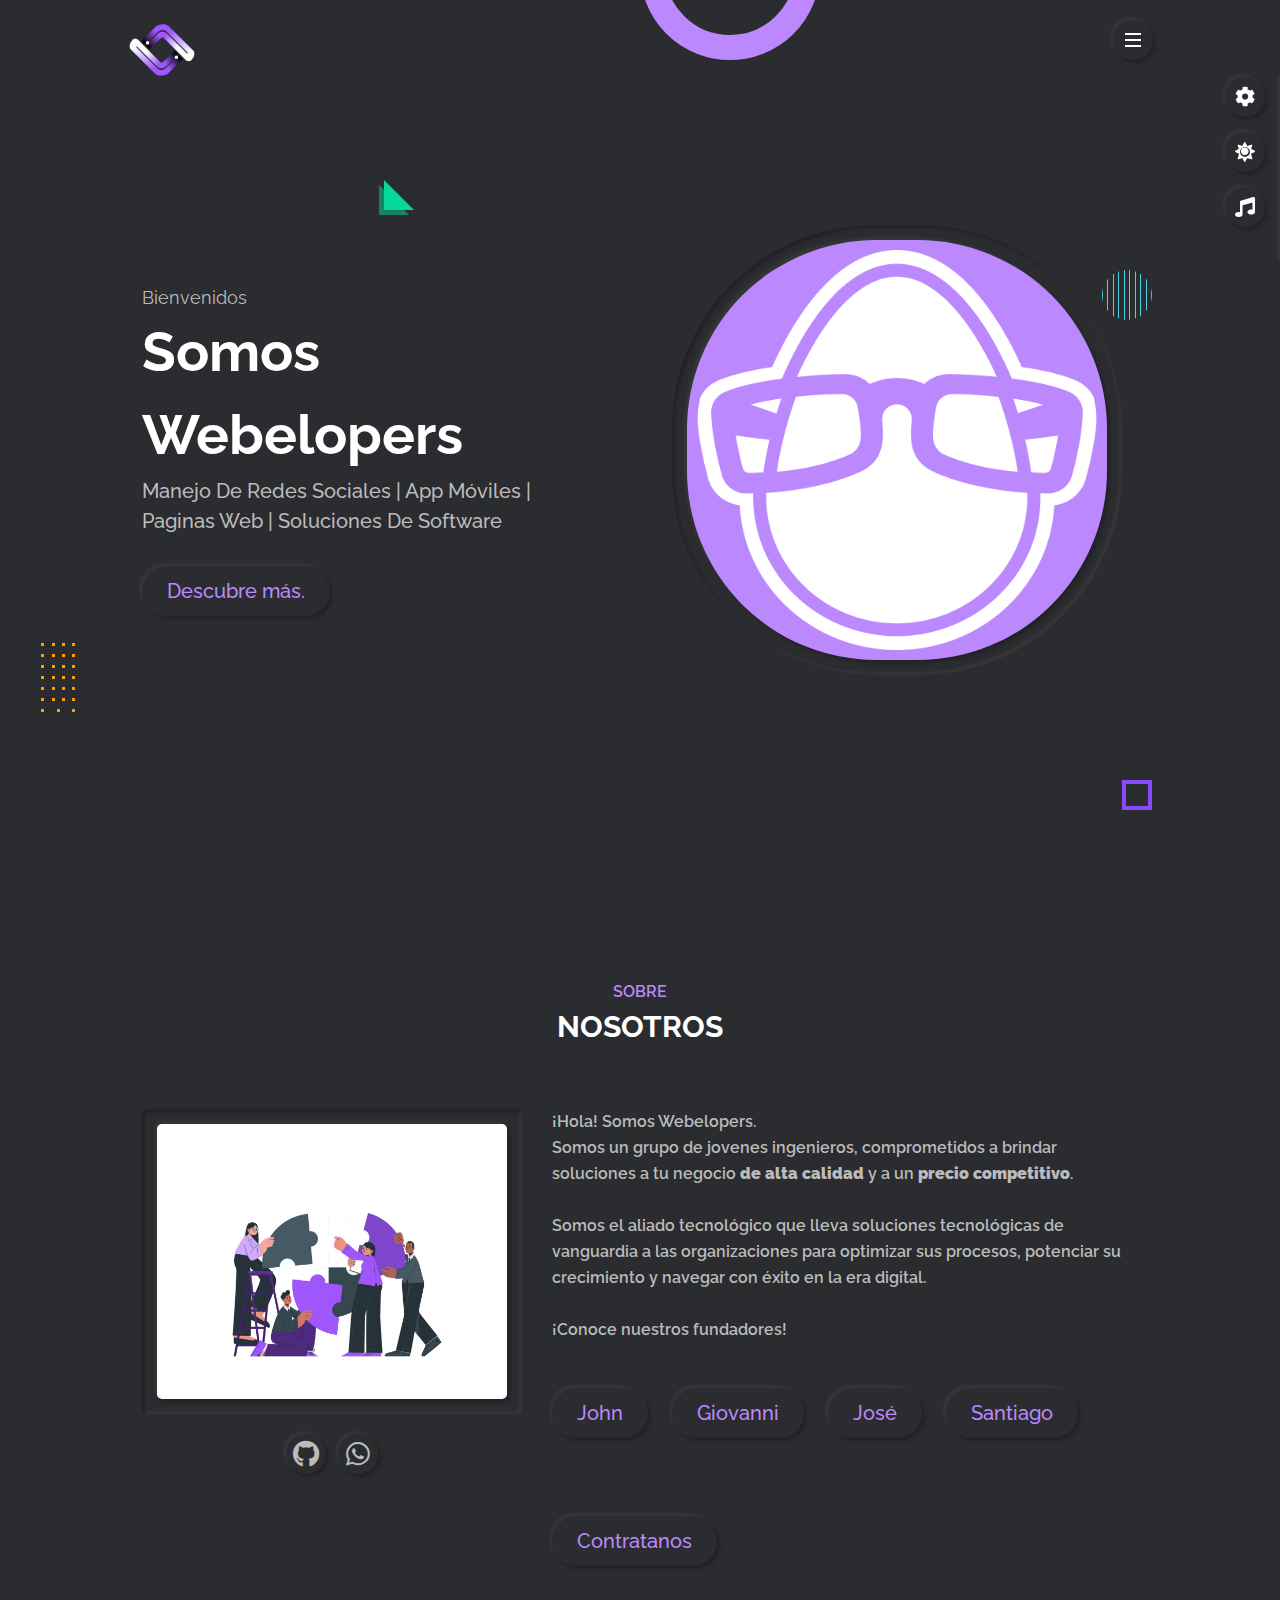
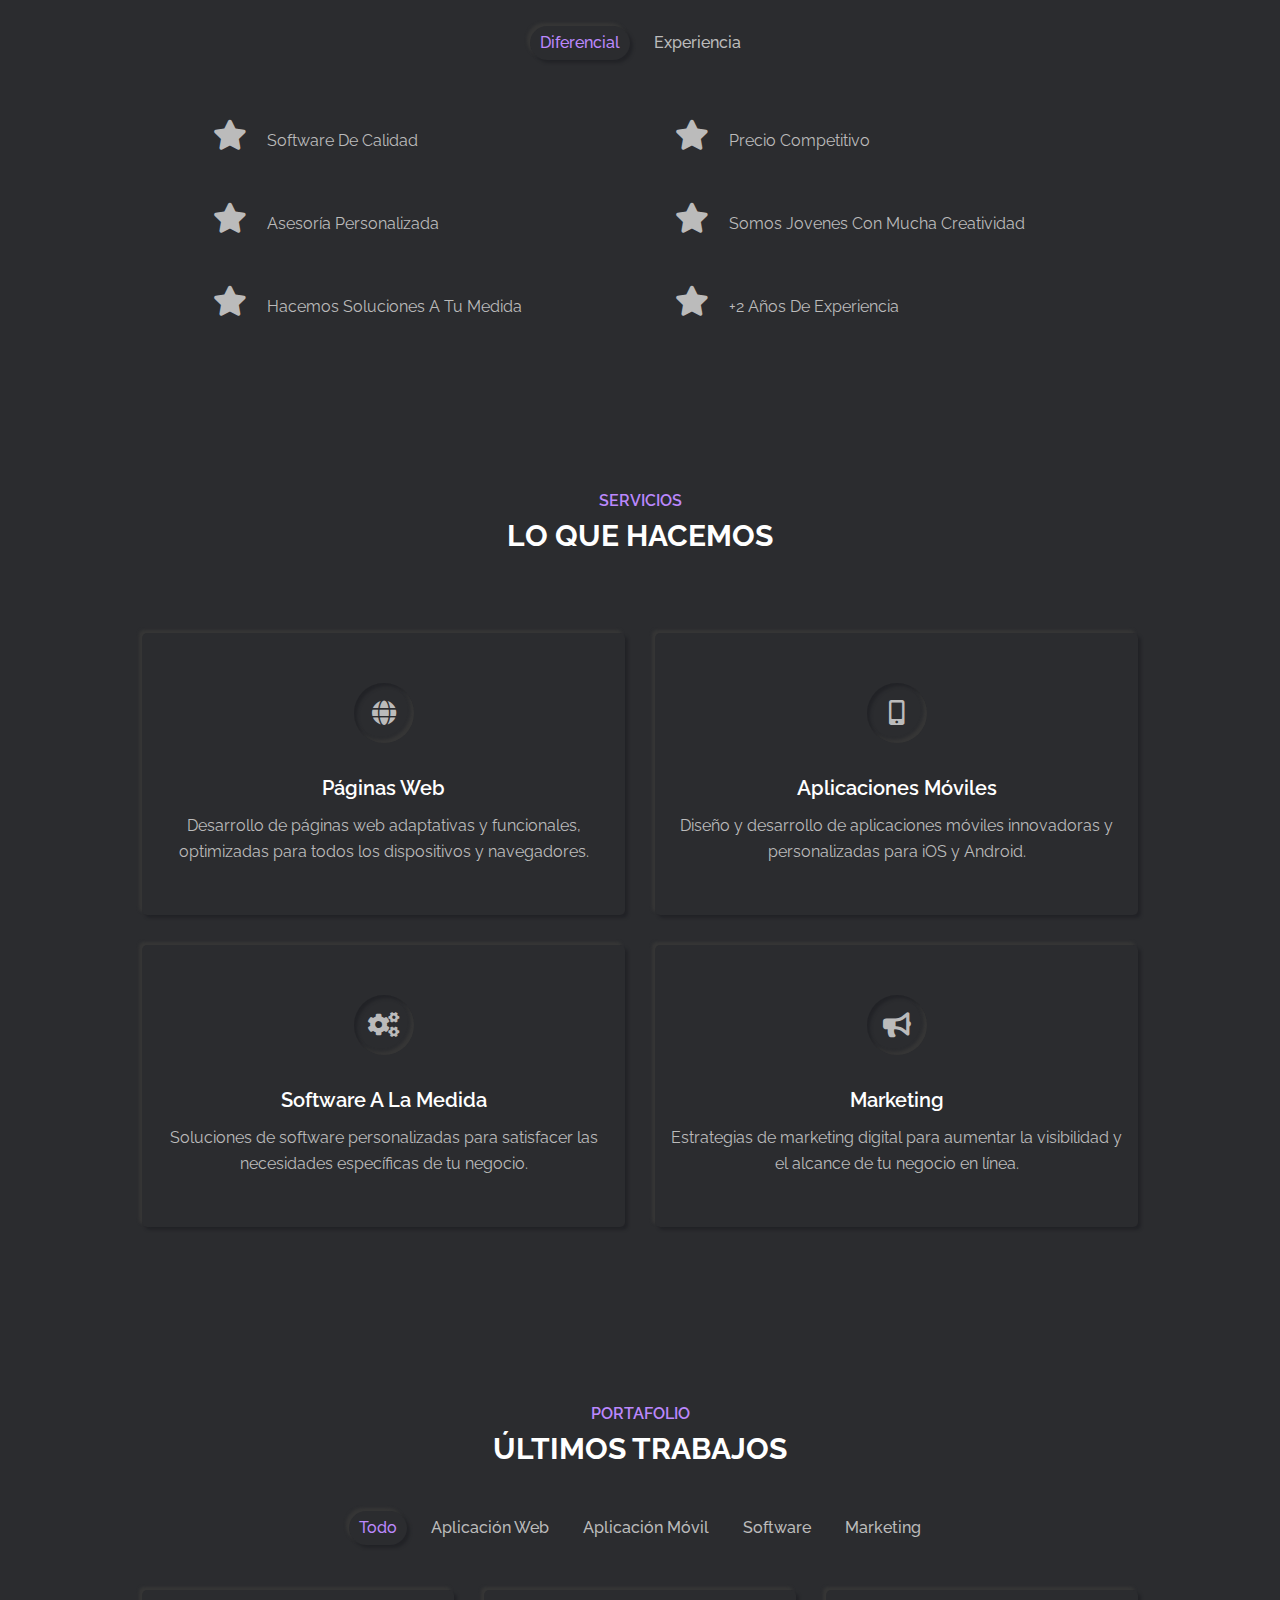
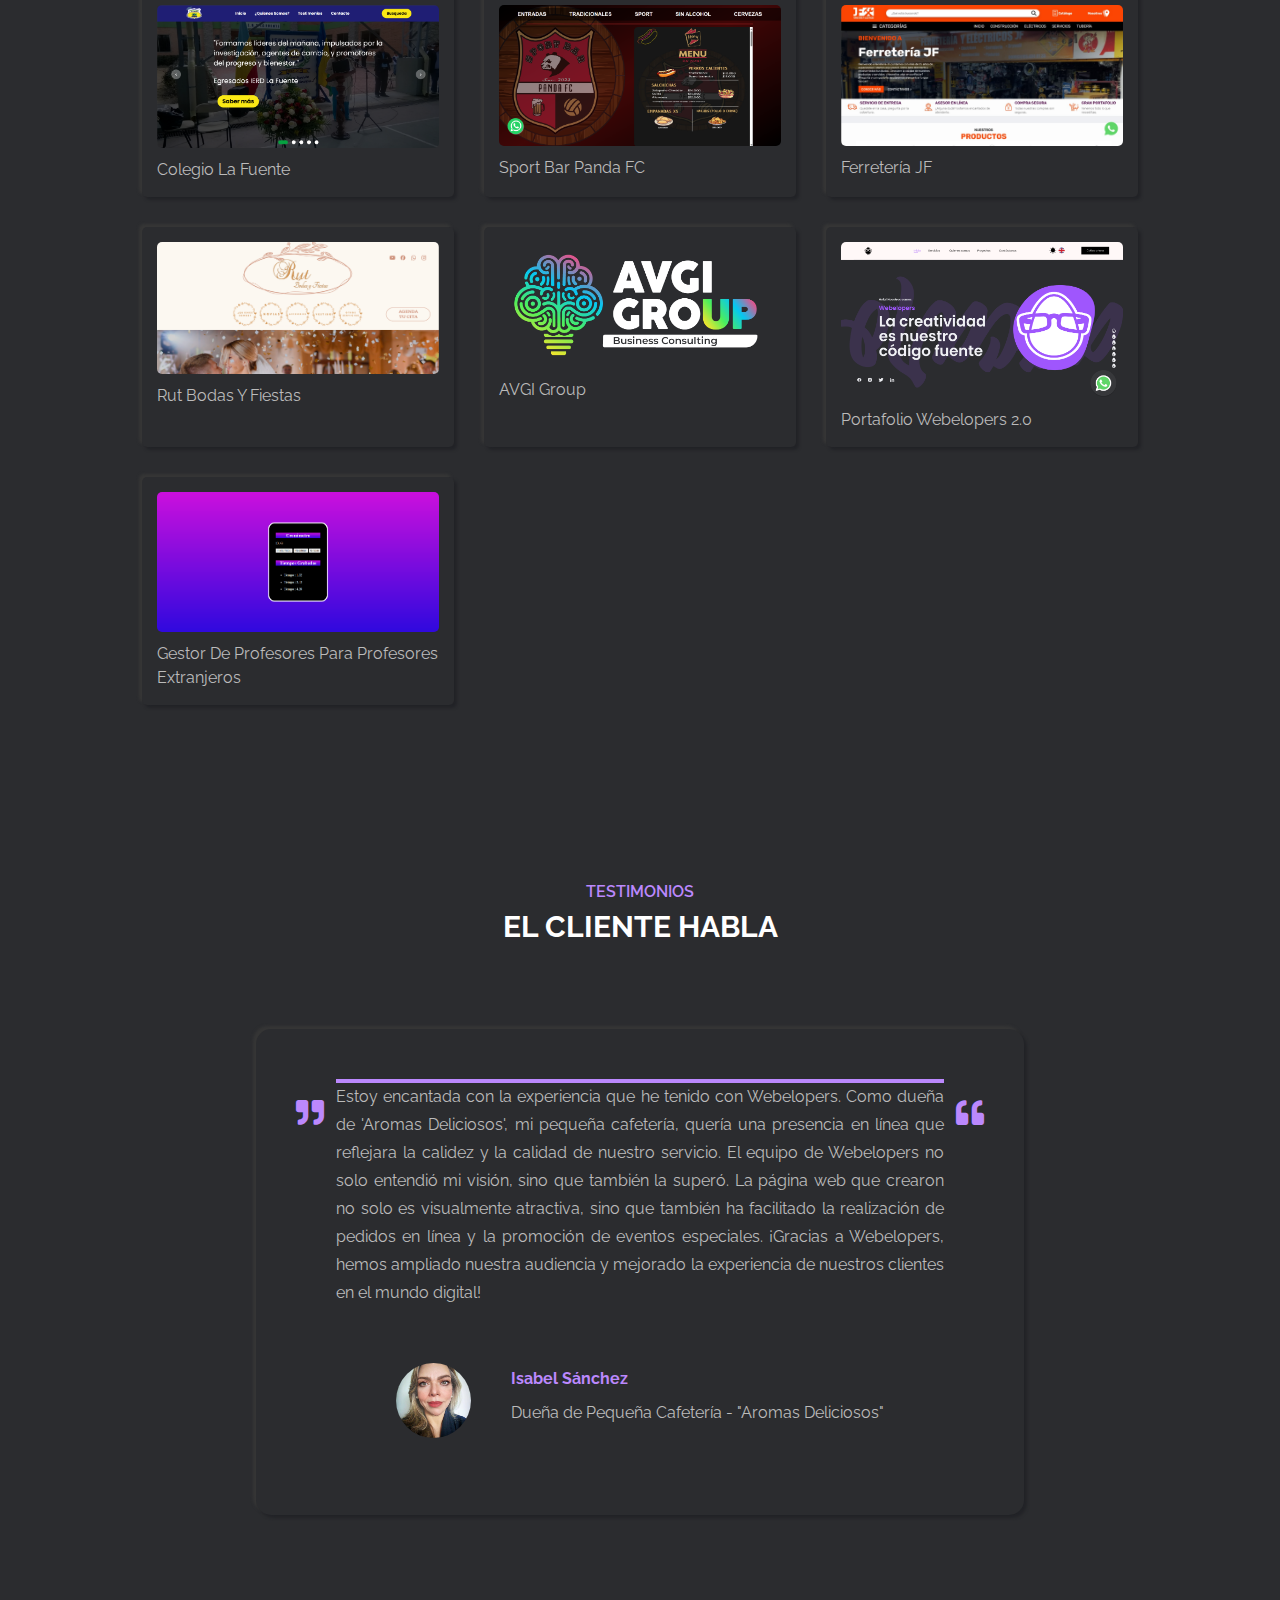
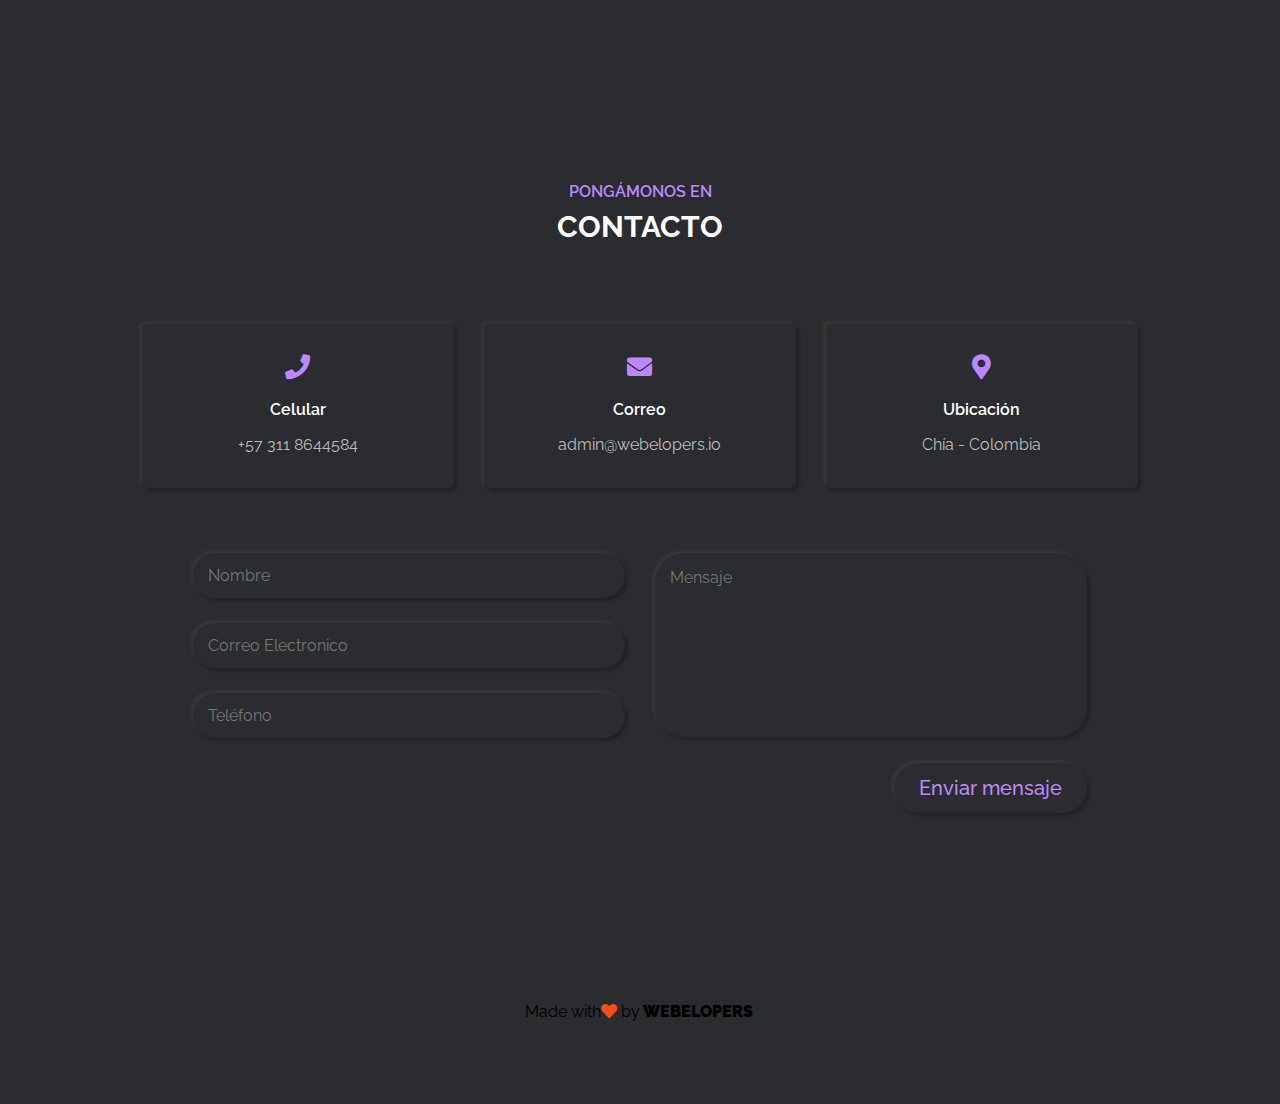
==== commit cdd4619a: "update portafolio items, still working on." ====
--- a/index.html
+++ b/index.html
@@ -497,8 +497,8 @@
         <div class="portfolio-item" data-category="web">
           <div class="portfolio-item-inner outer-shadow">
             <div class="portfolio-item-img">
-              <img src="assets/img/portfolio/thumb/project-1.png" alt="portfolio"
-                data-screenshots="assets/img/portfolio/large/project-1/1.png">
+              <img src="assets/img/portfolio/thumb/thumb_pry3_ferreteriajf.jpg" alt="portfolio"
+                data-screenshots="assets/img/portfolio/large/project-3/large_ferreteriajf_pry3.jpg">
               <span class="view-project">ver proyecto</span>
             </div>
             <p class="portfolio-item-title">Ferretería JF</p>
@@ -524,8 +524,8 @@
         <div class="portfolio-item" data-category="web">
           <div class="portfolio-item-inner outer-shadow">
             <div class="portfolio-item-img">
-              <img src="assets/img/portfolio/thumb/project-4.png" alt="portfolio"
-                data-screenshots="assets/img/portfolio/large/project-3/1.png">
+              <img src="assets/img/portfolio/thumb/thumb_rut_bodas._y_fiestas_pry4png.png" alt="portfolio"
+                data-screenshots="assets/img/portfolio/large/project-4/rut_bodas_y_fiestas_large_pry4.png">
               <span class="view-project">ver proyecto</span>
             </div>
             <p class="portfolio-item-title">Rut bodas y fiestas</p>
@@ -551,8 +551,8 @@
         <div class="portfolio-item" data-category="web">
           <div class="portfolio-item-inner outer-shadow">
             <div class="portfolio-item-img">
-              <img src="assets/img/portfolio/thumb/project-5.png" alt="portfolio"
-                data-screenshots="assets/img/portfolio/large/project-4/1.png">
+              <img src="assets/img/portfolio/thumb/thumb_avgi_group_pry5.png" alt="portfolio"
+                data-screenshots="assets/img/portfolio/thumb/thumb_avgi_group_pry5.png">
               <span class="view-project">ver proyecto</span>
             </div>
             <p class="portfolio-item-title">AVGI Group</p>
@@ -566,7 +566,35 @@
                   <h3>Project info</h3>
                   <ul>
                     <li>Fecha - <span>Agosto 2024</span></li>
-                    <li>Herramientas - <span>WordPress, LMS plugin, HTML, CSS</span></li>
+                    <li>Herramientas - <span>Firebase, LMS, React, Supabase, Github, figma, spring boot.</span></li>
+                  </ul>
+                </div>
+              </div>
+            </div>
+          </div>
+        </div>
+        <!--Portafolio project-->
+        <div class="portfolio-item" data-category="web diseño">
+          <div class="portfolio-item-inner outer-shadow">
+            <div class="portfolio-item-img">
+              <img src="assets/img/portfolio/thumb/project-1.png" alt="portfolio"
+                data-screenshots="assets/img/portfolio/large/project-1/1.png">
+              <span class="view-project">ver proyecto</span>
+            </div>
+            <p class="portfolio-item-title">Portafolio Webelopers 2.0</p>
+            <div class="portfolio-item-details">
+              <div class="row">
+                <div class="description">
+                  <h3>Detalles del proyecto</h3>
+                  <p>Webelopers 2.0 es nuestro portafolio digital actualizado. Diseñado para mostrar nuestras habilidades y proyectos de manera atractiva y funcional, este sitio refleja nuestro compromiso con la excelencia en desarrollo web y diseño UI/UX.</p>
+                </div>
+                <div class="info">
+                  <h3>Información del proyecto</h3>
+                  <ul>
+                    <li>Estado - <span>En desarrollo</span></li>
+                    <li>Fecha - <span>Octubre 2023 - Presente</span></li>
+                    <li>Herramientas - <span>Figma, HTML, CSS, JavaScript</span></li>
+                    <li>Diseño - <span><a href="https://www.figma.com/file/tpiYoZDvSmbup5w8Xi1Kwc/Portfolio-WebDev?type=design&node-id=2%3A4&mode=design&t=embDMABFhrnXv2Y4-1" target="_blank">Ver en Figma</a></span></li>
                   </ul>
                 </div>
               </div>
@@ -582,7 +610,7 @@
                 data-screenshots="assets/img/portfolio/large/project-5/1.png">
               <span class="view-project">ver proyecto</span>
             </div>
-            <p class="portfolio-item-title">Sistema para Profesores Extranjeros</p>
+            <p class="portfolio-item-title">Gestor de profesores para Profesores Extranjeros</p>
             <div class="portfolio-item-details">
               <div class="row">
                 <div class="description">
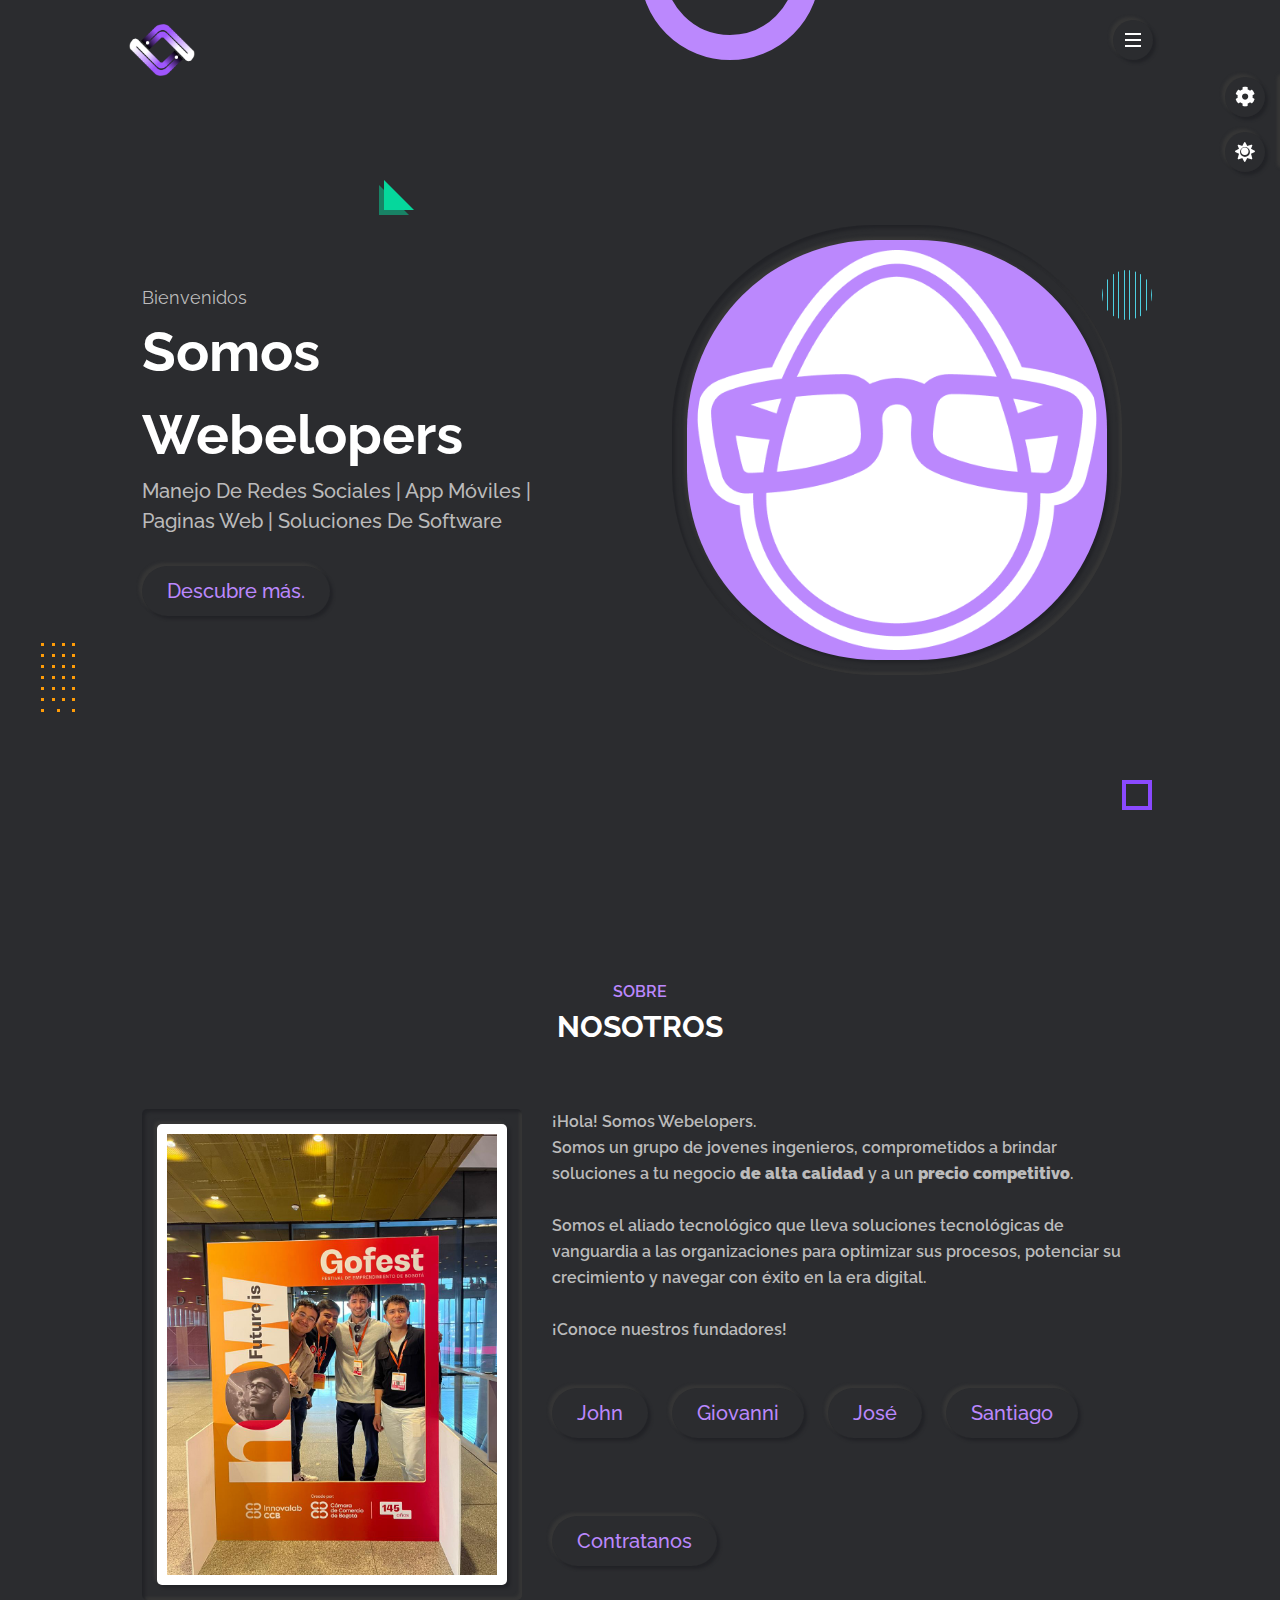
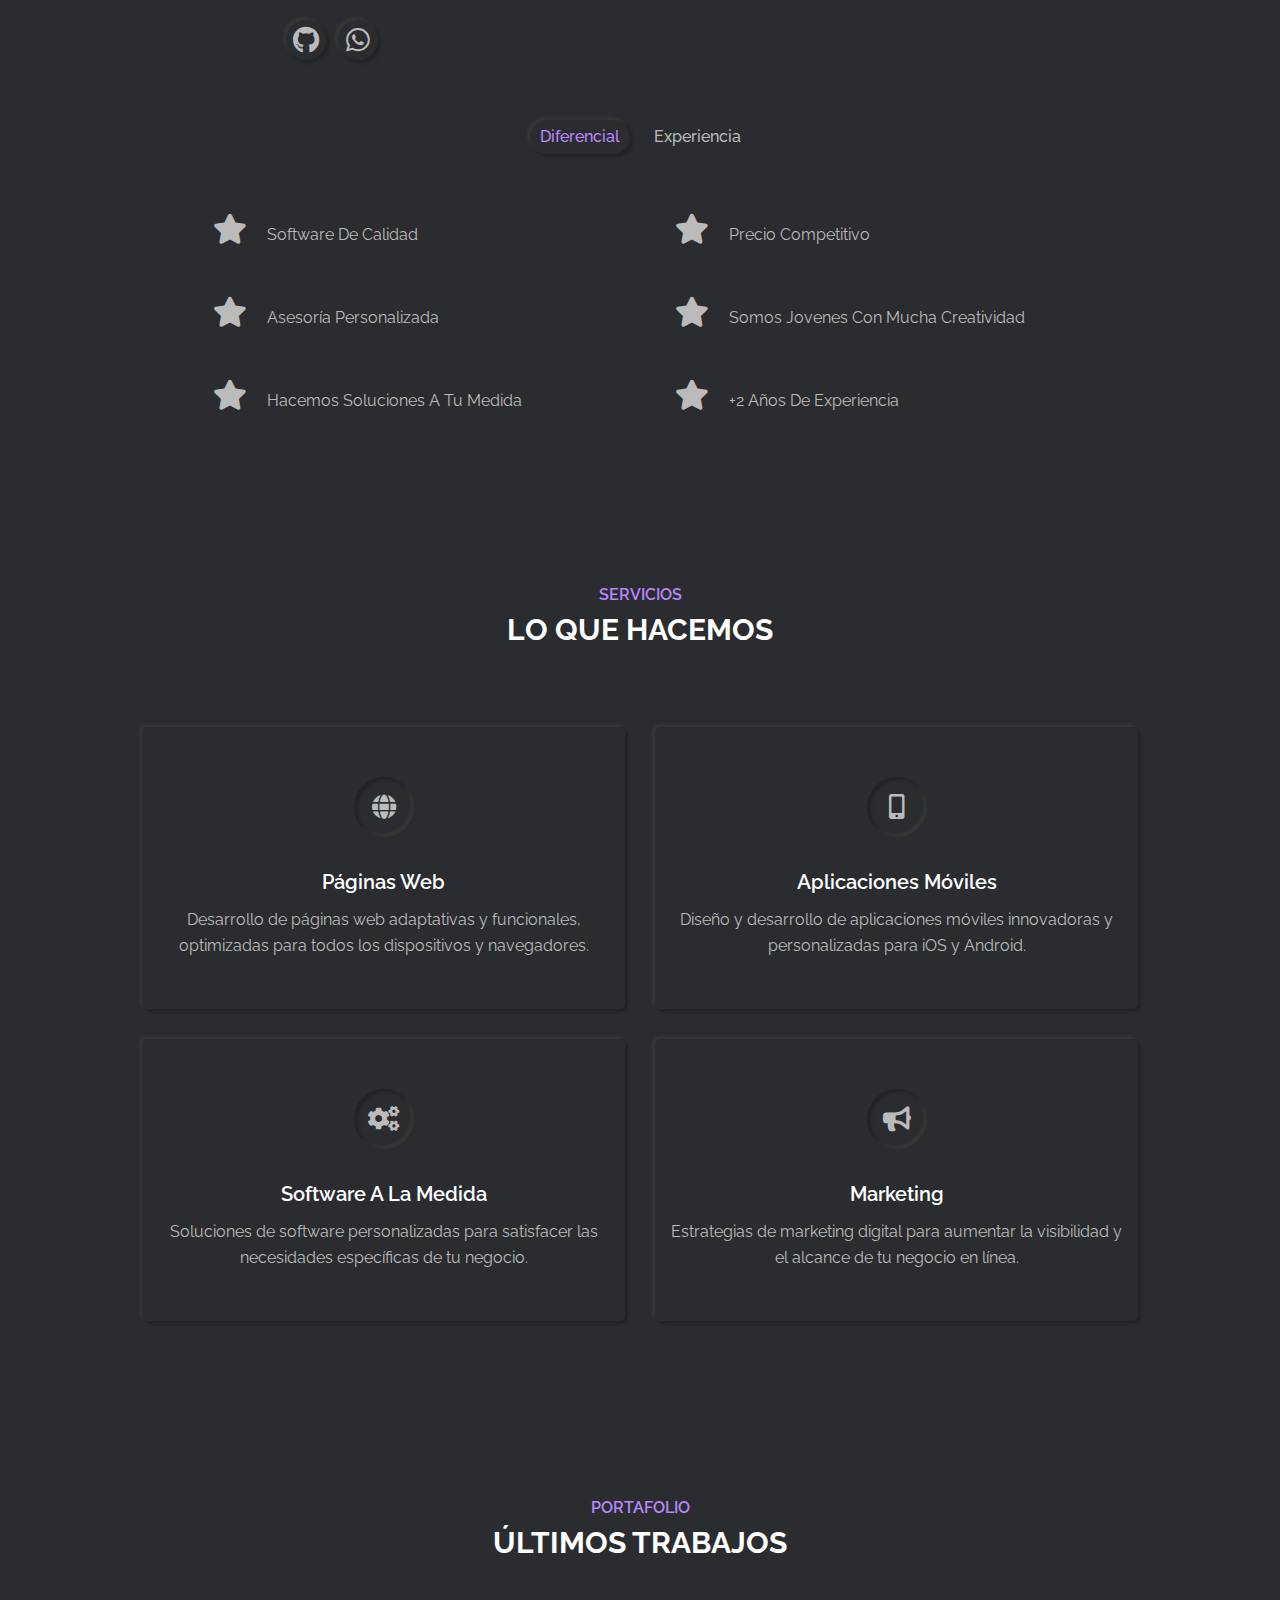
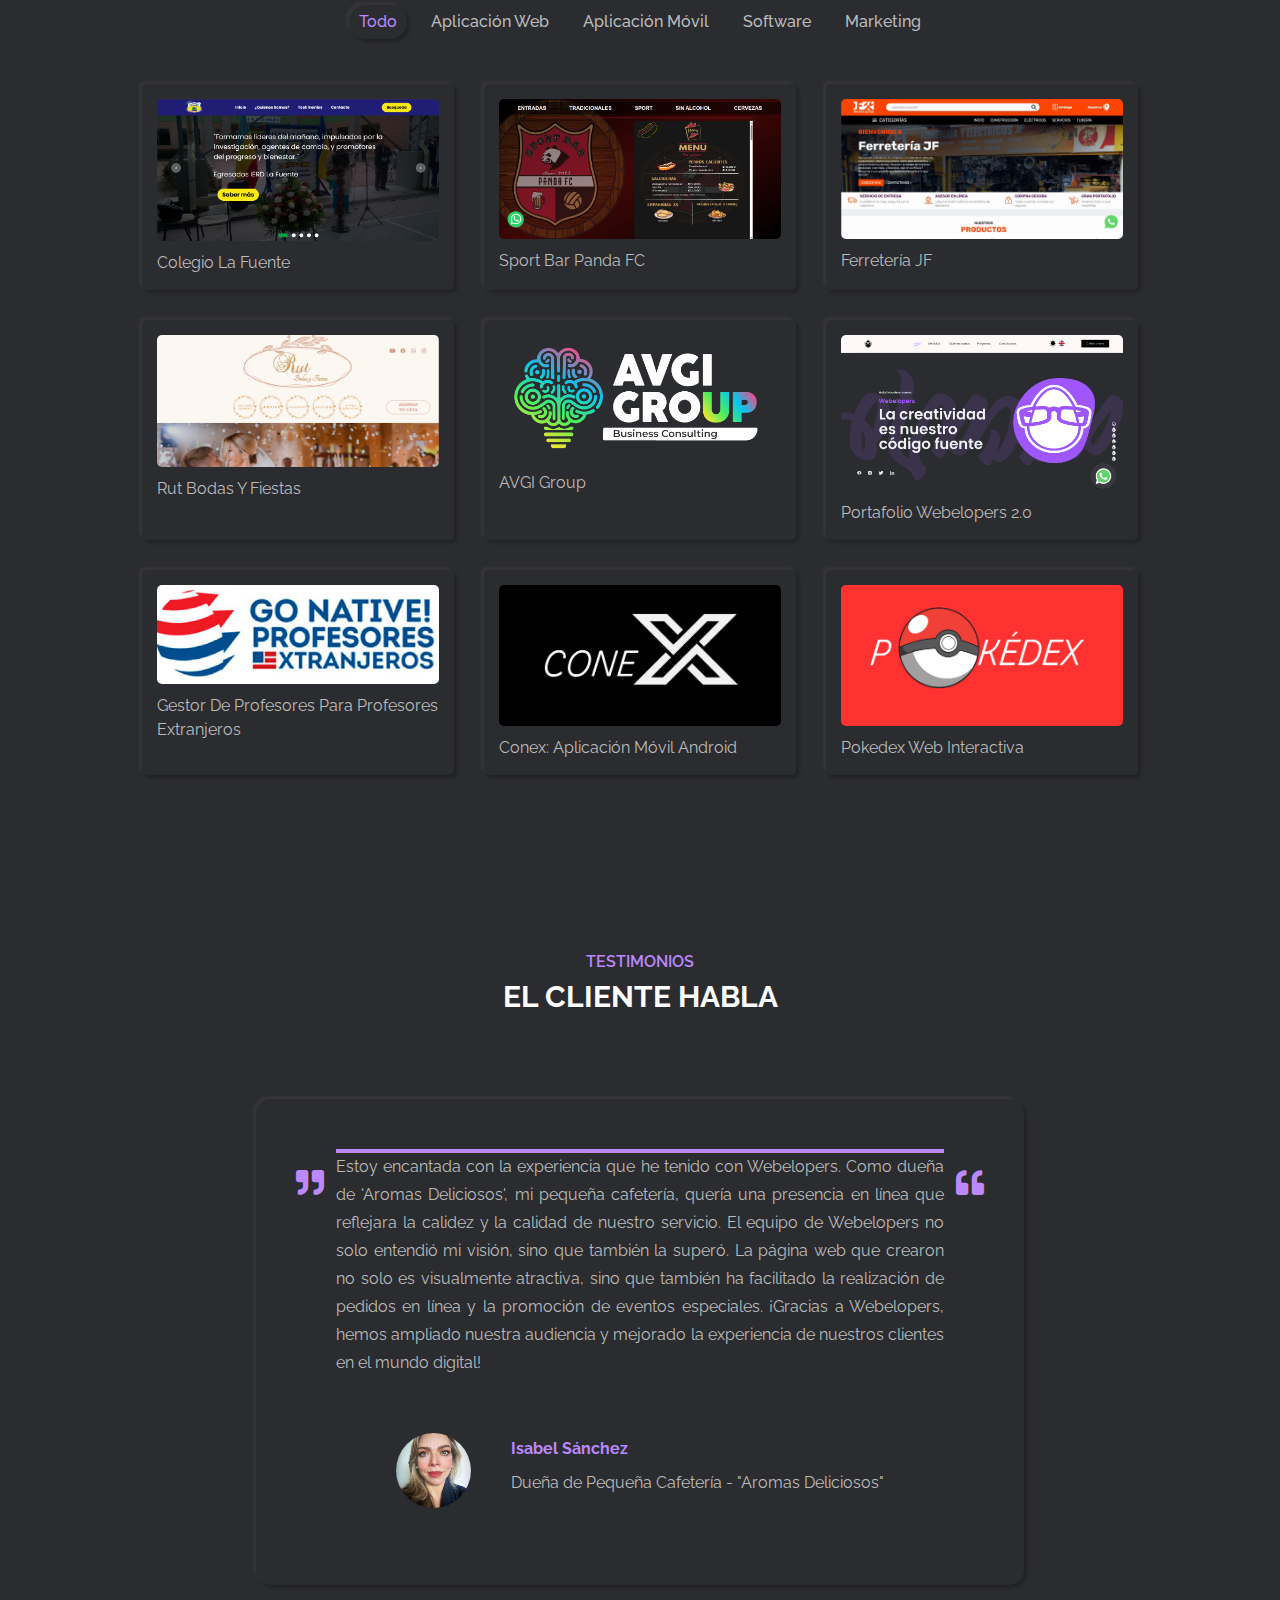
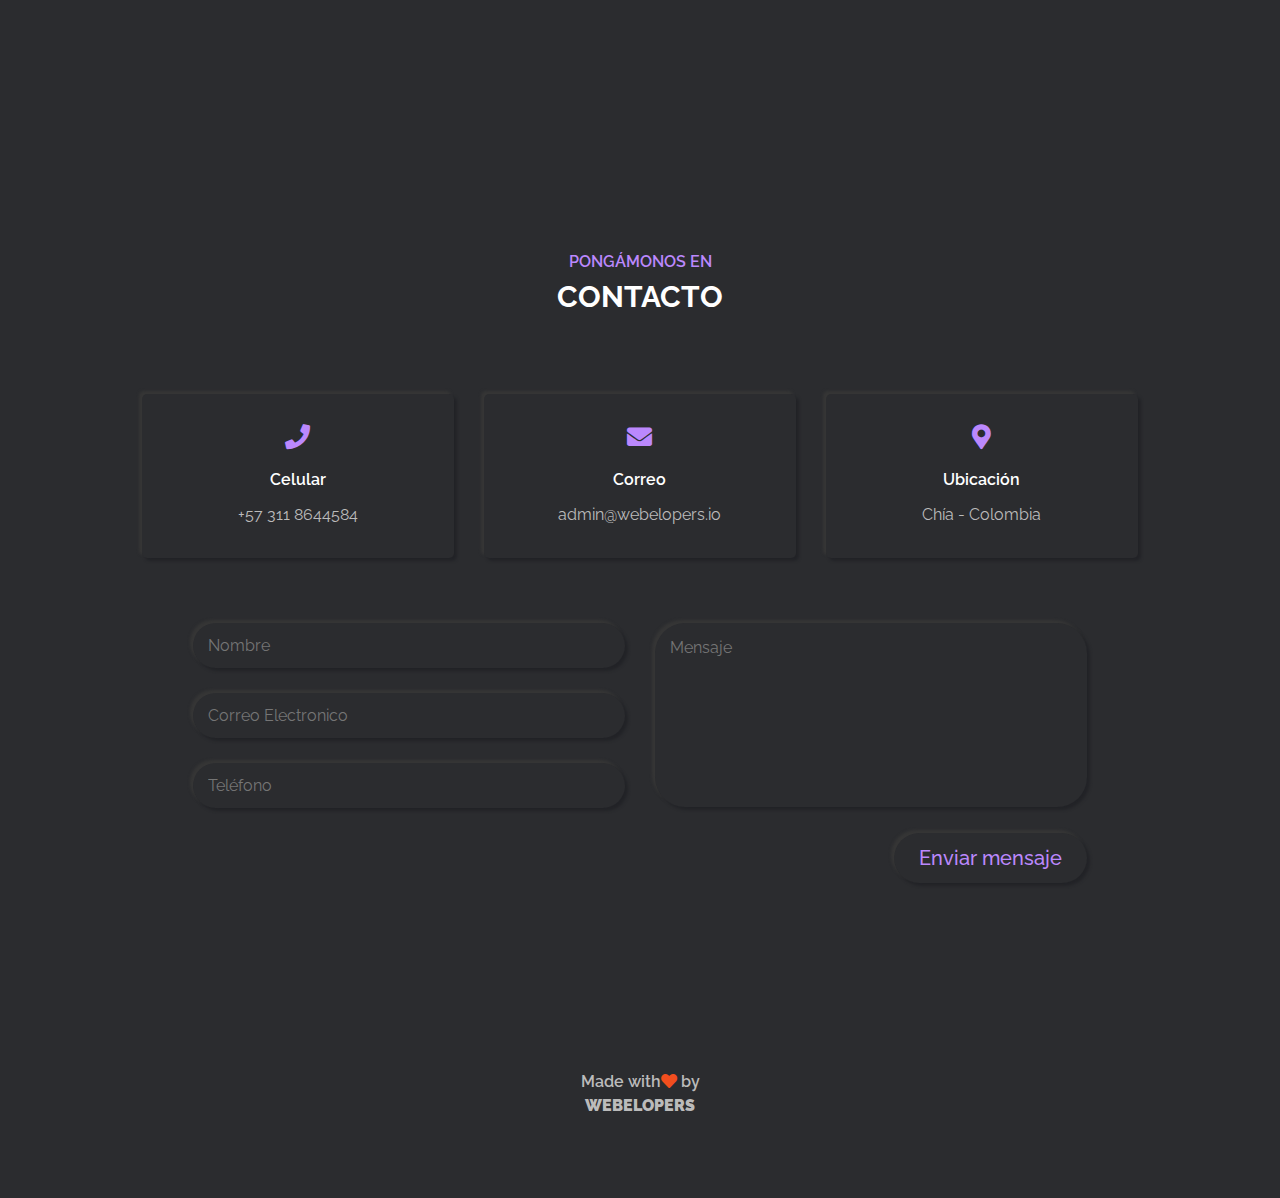
==== commit 0c734664: "change portfolio items and add images to testimonio" ====
--- a/index.html
+++ b/index.html
@@ -155,13 +155,13 @@
       <div class="row">
         <div class="about-img">
           <div class="img-box inner-shadow">
-            <img src="./assets/img/profile2.jpeg" class="outer-shadow" alt="profile-pic">
+            <img src="./assets/img/profile2.jpg" class="outer-shadow" alt="profile-pic">
           </div>
           <!-- social links start -->
           <div class="social-links">
-            <a href="https://github.com/JohnRojas06289" class="outer-shadow hover-in-shadow" target="_blank"><i
+            <a href="https://github.com/webelopers-io" class="outer-shadow hover-in-shadow" target="_blank"><i
                 class="fab fa-github"></i></a>
-            <a href="https://wa.me/573112399582" class="outer-shadow hover-in-shadow" target="_blank"><i
+            <a href="https://wa.me/573118644584" class="outer-shadow hover-in-shadow" target="_blank"><i
                 class="fab fa-whatsapp"></i></a>
           </div>
           <!-- social links end -->
@@ -370,7 +370,8 @@
               <i class="fas fa-globe"></i>
             </div>
             <h3>Páginas Web</h3>
-            <p>Desarrollo de páginas web adaptativas y funcionales, optimizadas para todos los dispositivos y navegadores.</p>
+            <p>Desarrollo de páginas web adaptativas y funcionales, optimizadas para todos los dispositivos y
+              navegadores.</p>
           </div>
         </div>
         <!-- service item end -->
@@ -432,7 +433,7 @@
         </div>
       </div>
       <!-- portfolio filter end -->
-  
+
       <!-- portfolio items start -->
       <div class="row portfolio-items">
         <!-- Colegio La Fuente -->
@@ -448,22 +449,26 @@
               <div class="row">
                 <div class="description">
                   <h3>Detalles del proyecto</h3>
-                  <p>Desarrollamos una plataforma web interactiva para el Colegio La Fuente, revitalizando la conexión entre exalumnos. Nuestro diseño intuitivo y funcionalidades innovadoras lograron un aumento significativo en la participación de graduados, fortaleciendo la comunidad escolar.</p>
+                  <p>Desarrollamos una plataforma web interactiva para el Colegio La Fuente, revitalizando la conexión
+                    entre exalumnos. Nuestro diseño intuitivo y funcionalidades innovadoras lograron un aumento
+                    significativo en la participación de graduados, fortaleciendo la comunidad escolar.</p>
                 </div>
                 <div class="info">
                   <h3>Project info</h3>
                   <ul>
                     <li>Fecha - <span>Septiembre - Octubre 2023</span></li>
-                    <li>Herramientas - <span>Html, Css, Javascript</span></li>
-                    <li>Github - <span><a href="https://github.com/Gemu03/LaFuente">https://github.com/Gemu03/LaFuente</a></span></li>
-                    <li>Web - <span><a href="https://gemu03.github.io/LaFuente/">https://gemu03.github.io/LaFuente/</a></span></li>
+                    <li>Herramientas - <span>Html, Css, Javascript, firebase, google maps</span></li>
+                    <li>Github - <span><a href="https://github.com/Gemu03/LaFuente"
+                          target="_blank">gitHub.Gemu03/LaFuente</a></span></li>
+                    <li>Internet - <span><a href="https://egresadoslafuentetocancipa.web.app" target="_blank">La fuente
+                          web</a></span></li>
                   </ul>
                 </div>
               </div>
             </div>
           </div>
         </div>
-  
+
         <!-- Sport Bar Panda FC -->
         <div class="portfolio-item" data-category="web">
           <div class="portfolio-item-inner outer-shadow">
@@ -477,22 +482,24 @@
               <div class="row">
                 <div class="description">
                   <h3>Resumen del proyecto</h3>
-                  <p>Creamos una interfaz web intuitiva para el menú de Sport Bar Panda FC, mejorando significativamente la experiencia del cliente. Nuestra solución optimizó la eficiencia del servicio, permitiendo a los clientes disfrutar más de la comida y los eventos deportivos.</p>
+                  <p>Creamos una interfaz web intuitiva para el menú de Sport Bar Panda FC, mejorando significativamente
+                    la experiencia del cliente. Nuestra solución optimizó la eficiencia del servicio, permitiendo a los
+                    clientes disfrutar más de la comida y los eventos deportivos.</p>
                 </div>
                 <div class="info">
                   <h3>Project info</h3>
                   <ul>
                     <li>Fecha - <span>Agosto - Noviembre 2023</span></li>
-                    <li>Herramientas - <span>Html, Css, Javascript</span></li>
-                    <li>Github - <span><a href="https://github.com/Gemu03/Panda-SportBar">https://github.com/Gemu03/Panda-SportBar</a></span></li>
-                    <li>Web - <span><a href="https://joseph8884.github.io/PandaSportBarMenu/">https://joseph8884.github.io/PandaSportBarMenu/</a></span></li>
+                    <li>Herramientas - <span>Html, Css, Javascript, github actions</span></li>
+                    <li>Web - <span><a href="https://joseph8884.github.io/PandaSportBarMenu/"
+                          target="_blank">PantaSportBar web</a></span></li>
                   </ul>
                 </div>
               </div>
             </div>
           </div>
         </div>
-  
+
         <!-- Ferretería JF -->
         <div class="portfolio-item" data-category="web">
           <div class="portfolio-item-inner outer-shadow">
@@ -506,20 +513,24 @@
               <div class="row">
                 <div class="description">
                   <h3>Detalles del proyecto</h3>
-                  <p>Implementamos una aplicación web integral para Ferretería JF, incluyendo gestión de inventario, catálogo digital y plataforma de ventas en línea. Nuestro sistema optimizó los procesos, impulsó las ventas y fortaleció la presencia digital de la ferretería en el mercado.</p>
+                  <p>Implementamos una aplicación web integral para Ferretería JF, incluyendo gestión de inventario,
+                    catálogo digital y plataforma de ventas en línea. Nuestro sistema optimizó los procesos, impulsó las
+                    ventas y fortaleció la presencia digital de la ferretería en el mercado.</p>
                 </div>
                 <div class="info">
                   <h3>Project info</h3>
                   <ul>
                     <li>Fecha - <span>Febrero - Abril 2024</span></li>
-                    <li>Herramientas - <span>React, Node.js, MongoDB</span></li>
+                    <li>Herramientas - <span>html, css, Javascript, hostinger, cloudflare, cdnjs</span></li>
+                    <li>Web - <span><a href="https://www.ferreteriajf.com" target="_blank">Ferrteria JF web</a></span>
+                    </li>
                   </ul>
                 </div>
               </div>
             </div>
           </div>
         </div>
-  
+
         <!-- Rut bodas y fiestas -->
         <div class="portfolio-item" data-category="web">
           <div class="portfolio-item-inner outer-shadow">
@@ -533,20 +544,23 @@
               <div class="row">
                 <div class="description">
                   <h3>Detalles del proyecto</h3>
-                  <p>Diseñamos una landing page efectiva para Rut bodas y fiestas, destacando sus servicios y atrayendo clientes potenciales. Nuestro enfoque en el diseño y la experiencia del usuario ayudó a aumentar la visibilidad online de la empresa.</p>
+                  <p>Diseñamos una landing page efectiva para Rut bodas y fiestas, destacando sus servicios y atrayendo
+                    clientes potenciales. Nuestro enfoque en el diseño y la experiencia del usuario ayudó a aumentar la
+                    visibilidad online de la empresa.</p>
                 </div>
                 <div class="info">
                   <h3>Project info</h3>
                   <ul>
                     <li>Fecha - <span>Mayo 2024</span></li>
                     <li>Herramientas - <span>Html, Css, Javascript, SEO</span></li>
+
                   </ul>
                 </div>
               </div>
             </div>
           </div>
         </div>
-  
+
         <!-- AVGI Group -->
         <div class="portfolio-item" data-category="web">
           <div class="portfolio-item-inner outer-shadow">
@@ -560,13 +574,16 @@
               <div class="row">
                 <div class="description">
                   <h3>Detalles del proyecto</h3>
-                  <p>Creamos una landing page atractiva para AVGI Group y desarrollamos un sistema LMS para la capacitación de sus clientes. Nuestra solución integral mejoró la presencia online de la empresa y facilitó el aprendizaje de sus servicios de manera eficiente.</p>
+                  <p>Creamos una landing page atractiva para AVGI Group y desarrollamos un sistema LMS para la
+                    capacitación de sus clientes. Nuestra solución integral mejoró la presencia online de la empresa y
+                    facilitó el aprendizaje de sus servicios de manera eficiente.</p>
                 </div>
                 <div class="info">
                   <h3>Project info</h3>
                   <ul>
-                    <li>Fecha - <span>Agosto 2024</span></li>
+                    <li>Fecha - <span>Agosto 2024 - presente</span></li>
                     <li>Herramientas - <span>Firebase, LMS, React, Supabase, Github, figma, spring boot.</span></li>
+                    <li>Web - <span><a href="https://avgi.group" target="_blank">coming soon</a></span></li>
                   </ul>
                 </div>
               </div>
@@ -586,28 +603,30 @@
               <div class="row">
                 <div class="description">
                   <h3>Detalles del proyecto</h3>
-                  <p>Webelopers 2.0 es nuestro portafolio digital actualizado. Diseñado para mostrar nuestras habilidades y proyectos de manera atractiva y funcional, este sitio refleja nuestro compromiso con la excelencia en desarrollo web y diseño UI/UX.</p>
+                  <p>Webelopers 2.0 es nuestro portafolio digital actualizado. Diseñado para mostrar nuestras
+                    habilidades y proyectos de manera atractiva y funcional, este sitio refleja nuestro compromiso con
+                    la excelencia en desarrollo web y diseño UI/UX.</p>
                 </div>
                 <div class="info">
                   <h3>Información del proyecto</h3>
                   <ul>
                     <li>Estado - <span>En desarrollo</span></li>
-                    <li>Fecha - <span>Octubre 2023 - Presente</span></li>
-                    <li>Herramientas - <span>Figma, HTML, CSS, JavaScript</span></li>
-                    <li>Diseño - <span><a href="https://www.figma.com/file/tpiYoZDvSmbup5w8Xi1Kwc/Portfolio-WebDev?type=design&node-id=2%3A4&mode=design&t=embDMABFhrnXv2Y4-1" target="_blank">Ver en Figma</a></span></li>
+                    <li>Fecha - <span>junio 2024 - Presente</span></li>
+                    <li>Herramientas - <span>Figma</span></li>
+                    <li>web - <span><a href="https://webelopers.io" target="_blank">coming soon</a></span></li>
                   </ul>
                 </div>
               </div>
             </div>
           </div>
         </div>
-  
+
         <!-- Profesores extranjeros -->
         <div class="portfolio-item" data-category="software">
           <div class="portfolio-item-inner outer-shadow">
             <div class="portfolio-item-img">
-              <img src="assets/img/portfolio/thumb/project-6.png" alt="portfolio"
-                data-screenshots="assets/img/portfolio/large/project-5/1.png">
+              <img src="assets/img/portfolio/thumb/thumb_pry7_profesores_extranjeros.png" alt="portfolio"
+                data-screenshots="assets/img/portfolio/large/project-5/large_pry7_profesores_extranjeros.png">
               <span class="view-project">ver proyecto</span>
             </div>
             <p class="portfolio-item-title">Gestor de profesores para Profesores Extranjeros</p>
@@ -615,22 +634,88 @@
               <div class="row">
                 <div class="description">
                   <h3>Detalles del proyecto</h3>
-                  <p>Desarrollamos un sistema de gestión para profesores extranjeros, estandarizando la administración de horas laborales y automatizando la generación de informes. Nuestra solución mejoró la eficiencia administrativa y la gestión de recursos humanos.</p>
+                  <p>Desarrollamos un sistema de gestión para profesores extranjeros, estandarizando la administración
+                    de horas laborales y automatizando la generación de informes. Nuestra solución mejoró la eficiencia
+                    administrativa y la gestión de recursos humanos.</p>
                 </div>
                 <div class="info">
                   <h3>Project info</h3>
                   <ul>
                     <li>Fecha - <span>Agosto 2024</span></li>
                     <li>Herramientas - <span>Python, Django, PostgreSQL</span></li>
+                    <li>profesores extranjeros <span><a href="https://profesoresextranjeros.com"
+                          target="_blank">contactalos</a></span></li>
                   </ul>
                 </div>
               </div>
             </div>
           </div>
         </div>
-  
+
+
+        <!--Conex app movil project-->
+        <div class="portfolio-item" data-category="app">
+          <div class="portfolio-item-inner outer-shadow">
+            <div class="portfolio-item-img">
+              <img src="assets/img/portfolio/thumb/thumb_pry8_conexapp.png" alt="portfolio"
+                data-screenshots="assets/img/portfolio/large/project-9/large_pry_concex.png">
+              <span class="view-project">ver proyecto</span>
+            </div>
+            <p class="portfolio-item-title">Conex: Aplicación móvil Android</p>
+            <div class="portfolio-item-details">
+              <div class="row">
+                <div class="description">
+                  <h3>Detalles del proyecto</h3>
+                  <p>Conex es una aplicación Android que demuestra nuestras habilidades en desarrollo móvil. Integra
+                    funciones clave como Bluetooth, cámara, geolocalización y mensajería, además de un sistema de
+                    notificaciones. Este proyecto showcases nuestra capacidad para crear apps móviles completas y
+                    funcionales.</p>
+                </div>
+                <div class="info">
+                  <h3>Información del proyecto</h3>
+                  <ul>
+                    <li>Estado - <span>Completado</span></li>
+                    <li>Fecha - <span>Marzo 2024 - Mayo 2024</span></li>
+                    <li>Herramientas - <span>Kotlin, Android Studio, Google Maps API</span></li>
+                    <li>GitHub - <span><a href="#contact">Escribenos para ver mas</a></span></li>
+                  </ul>
+                </div>
+              </div>
+            </div>
+          </div>
+        </div>
+        <!-- Pokedex Web Project -->
+        <div class="portfolio-item" data-category="web">
+          <div class="portfolio-item-inner outer-shadow">
+            <div class="portfolio-item-img">
+              <img src="assets/img/portfolio/thumb/thumb_pry_pokedex.png" alt="portfolio"
+                data-screenshots="assets/img/portfolio/large/project-10/large_pry10_pokedex.png">
+              <span class="view-project">ver proyecto</span>
+            </div>
+            <p class="portfolio-item-title">Pokedex Web Interactiva</p>
+            <div class="portfolio-item-details">
+              <div class="row">
+                <div class="description">
+                  <h3>Detalles del proyecto</h3>
+                  <p>Desarrollamos una Pokedex web interactiva que consume la API de Pokemon. Este proyecto destaca
+                    nuestra habilidad para crear interfaces web únicas y atractivas, combinando diseño web con arte
+                    digital. La aplicación ofrece una experiencia visual rica y funcional para los fans de Pokemon.</p>
+                </div>
+                <div class="info">
+                  <h3>Project info</h3>
+                  <ul>
+                    <li>Fecha - <span>Junio 2024 - Julio 2024</span></li>
+                    <li>Herramientas - <span>HTML, CSS, JavaScript, PokeAPI</span></li>
+                    <li>Demo - <span><a href="https://dsaw-2024-2.github.io/intro-to-asyncronism-JohnRojas06289/" target="_blank">web</a></span></li>
+                  </ul>
+                </div>
+              </div>
+            </div>
+          </div>
+        </div>
       </div>
       <!-- portfolio items end -->
+
     </div>
   </section>
   <!-- portfolio section end -->
@@ -791,35 +876,14 @@
       <span class="color-5" onclick="setActiveStyle('color-5')"></span>
     </div>
 
-    <div class="music s-icon outer-shadow hover-in-shadow">
-      <i class="fas fa-music"></i>
-    </div>
-    <h4>Songs</h4>
-    <div class="songs">
-      <div class="player">
-        <audio class="player__audio" controls id="audio">
-          <source src="./assets/audio/song1.mp3" type="audio/mpeg" />
-        </audio>
-
-        <div class="player__controls">
-          <div class="player__btn player__btn--medium" id="backward">
-            <i class="fas fa-backward"></i>
-          </div>
-
-          <div class="player__btn player__btn--medium bg-music play" id="play">
-            <i class="fas fa-play play-btn"></i>
-            <i class="fas fa-pause pause-btn hide"></i>
-          </div>
-
-          <div class="player__btn player__btn--medium" id="forward">
-            <i class="fas fa-forward"></i>
-          </div>
-        </div>
-      </div>
+
+    
+
     </div>
   </div>
   <!-- codigo para creditos a webelopers sobre made with love by webelopers-->
-  <p style=" margin: 0 41% 80px 41%;">Made with<i class="fas fa-heart" style="color: #F24E1E;"></i> by<b> WEBELOPERS</b></p>
+  <p class="creditos_webelopers"style=" margin: 0 41% 80px 41%;">Made with<i class="fas fa-heart" style="color: #F24E1E;"></i> by<b> WEBELOPERS</b>
+  </p>
   <!-- style switcher end -->
   <!-- main js -->
   <script src="./assets/js/main.js"></script>
--- a/assets/css/style.css
+++ b/assets/css/style.css
@@ -411,7 +411,7 @@
    line-height: 35px;
    border-radius: 50%;
    position: absolute;
-   right: 15px;
+   right: 11%;
    top:15px;
    cursor: pointer;
    text-align: center;
@@ -1405,6 +1405,13 @@
 b{
    font-weight: 1000;
 }
+.creditos_webelopers{
+   display: block;
+   font-weight: 600;
+   color: var(--text-black-600);
+   text-align: center;
+   margin-top: 20px;
+}
 
 img, h2, div{
    view-timeline-name: --image;
--- a/assets/css/responsive.css
+++ b/assets/css/responsive.css
@@ -86,6 +86,8 @@
 		left:-30px;
 		right:auto;
 	}
+	
+
 }
 
 @media(max-width: 574px){
@@ -95,6 +97,17 @@
     .home-section .home-text h3, h2{
     	font-size: 40px;
     }
+	
+	img, h2, div{
+		view-timeline-name: --image;
+		view-timeline-axis: block;
+	
+		animation-timeline: --image;
+		animation-name:show;
+	
+		animation-range: entry 0% cover 0%;
+		animation-fill-mode: both;
+	}
 }
 
 
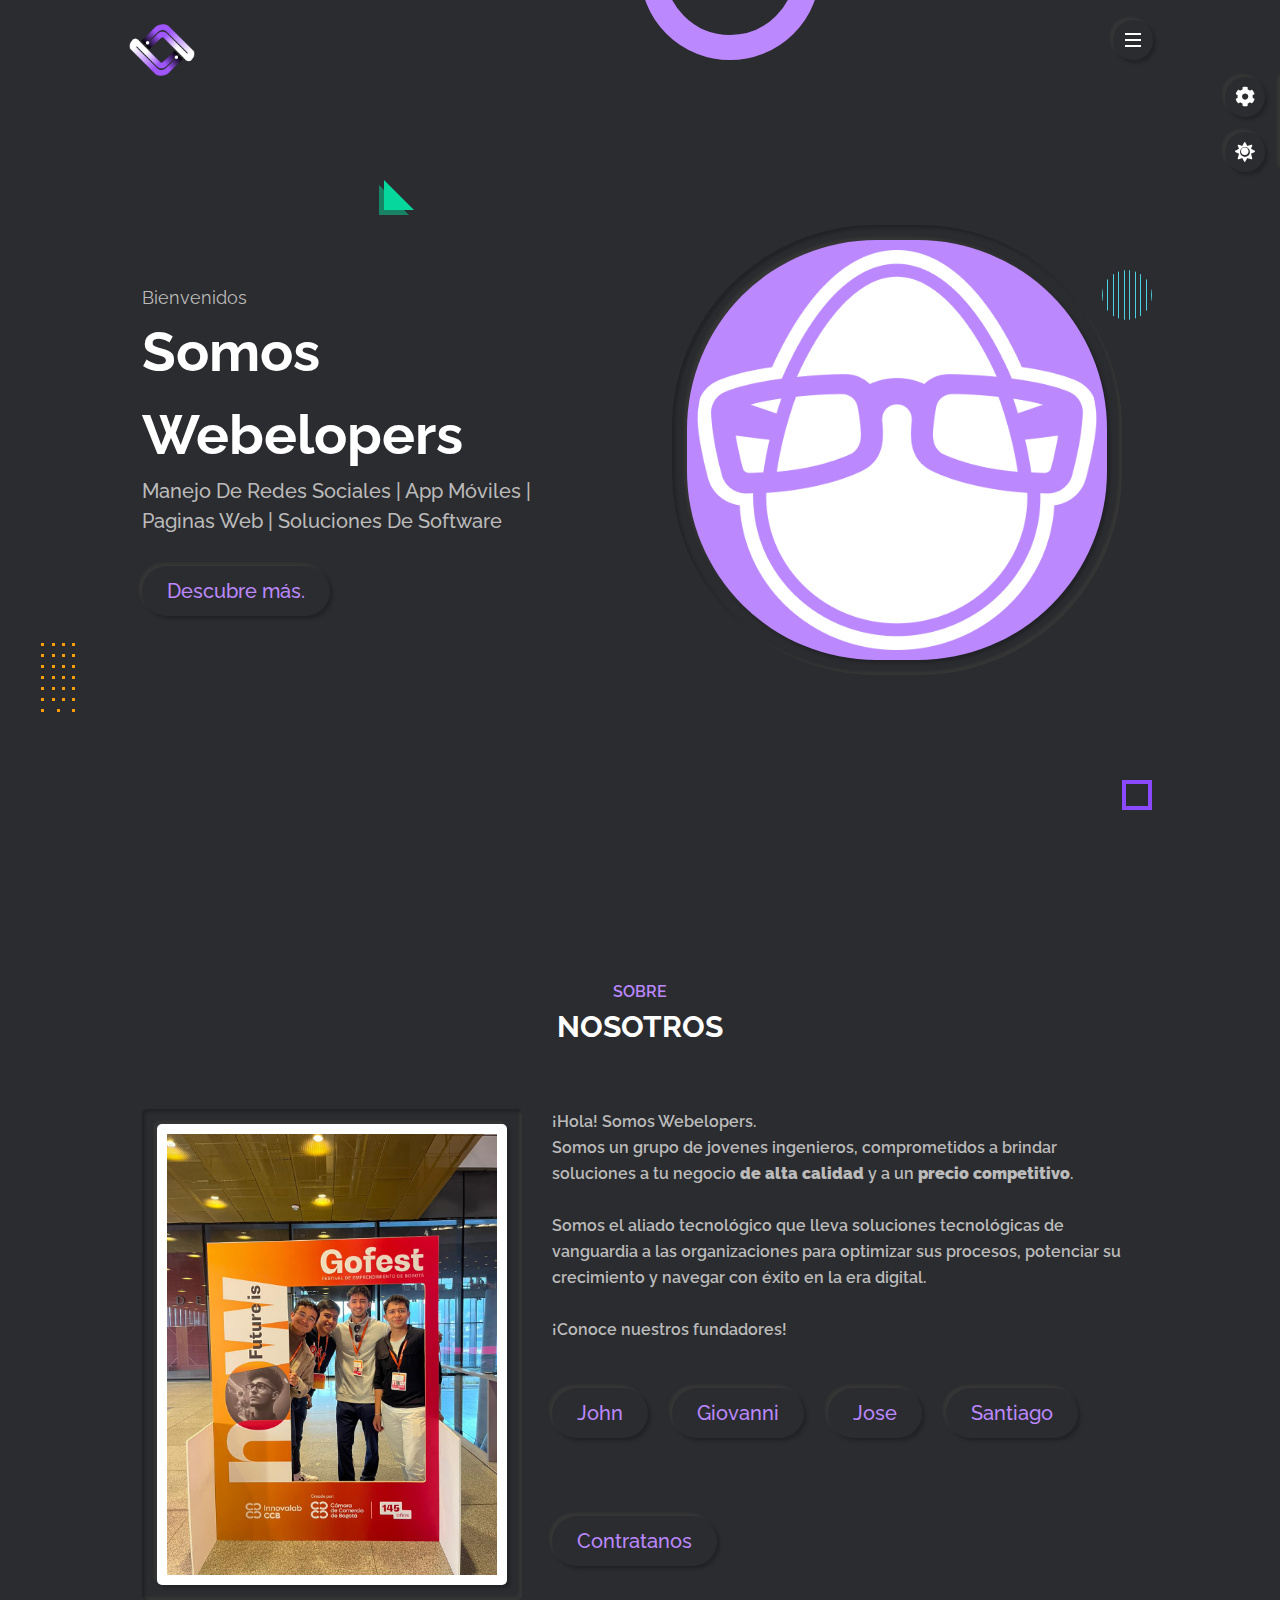
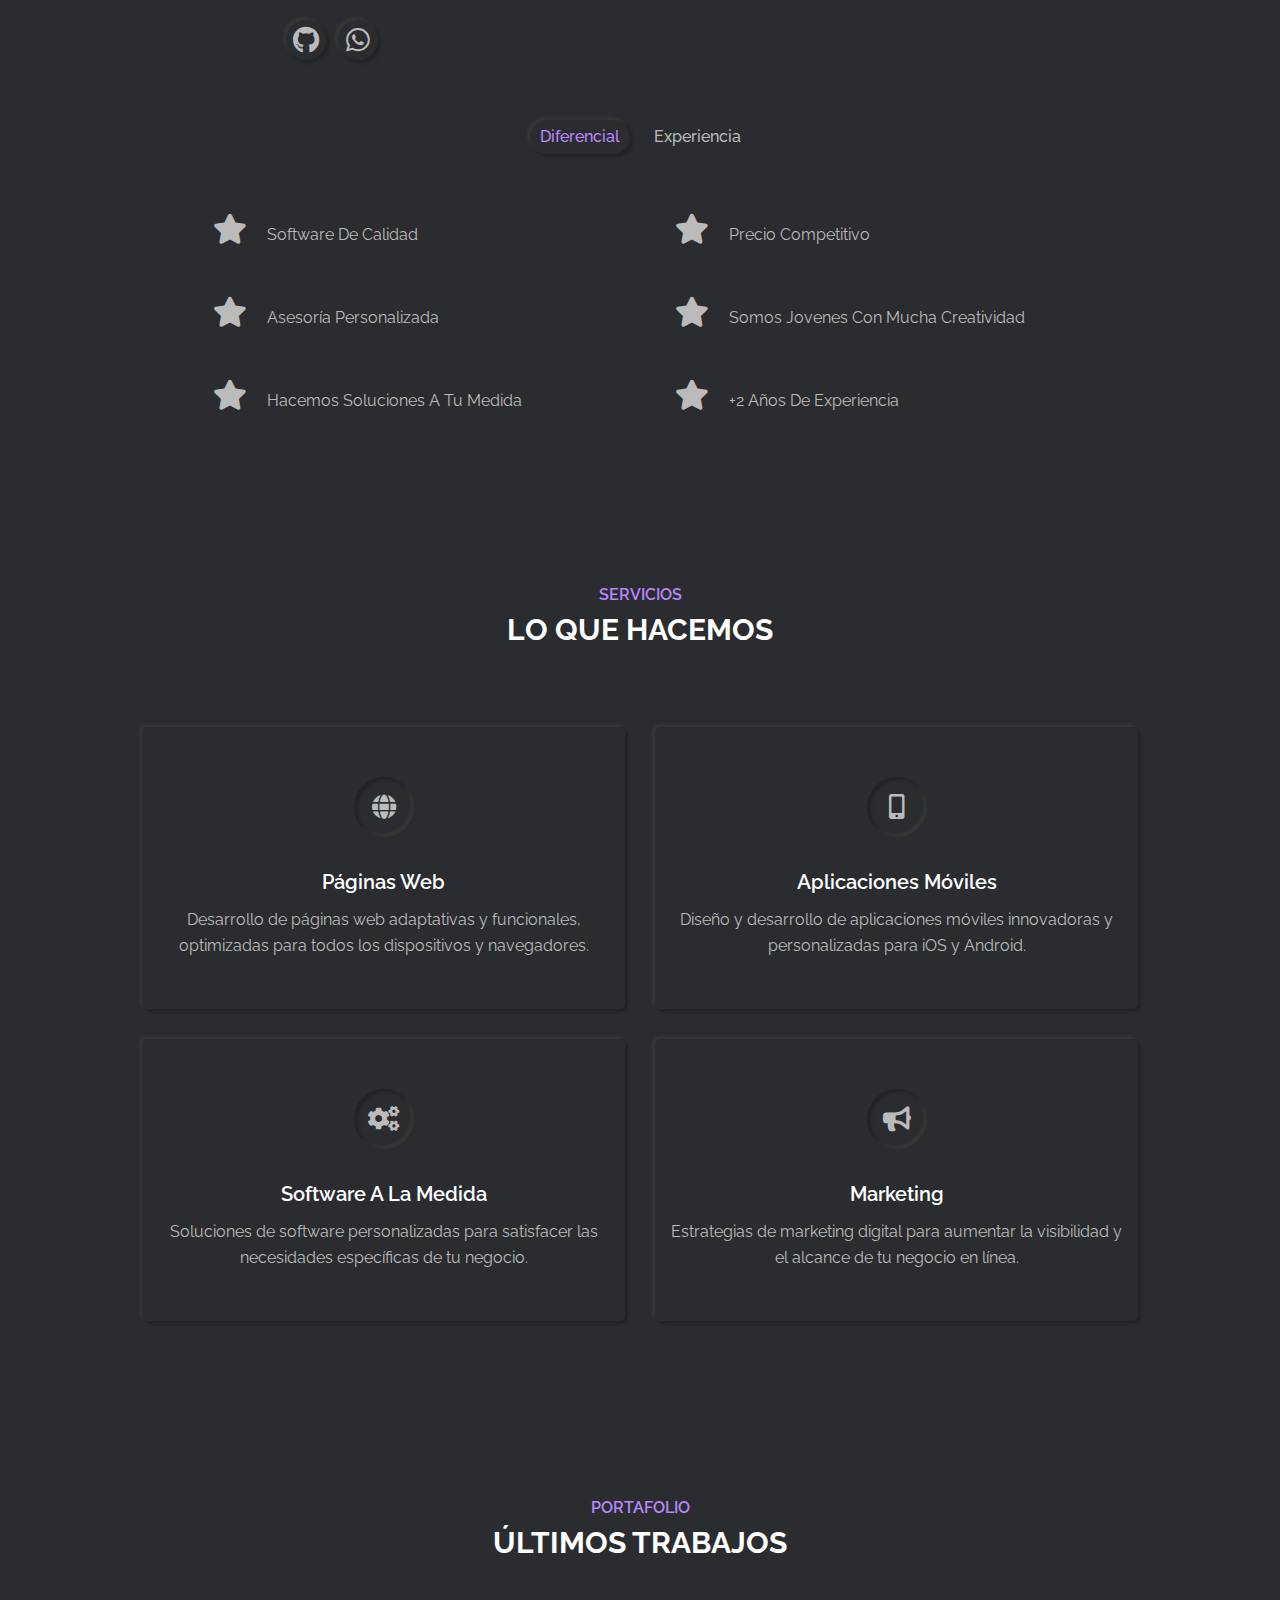
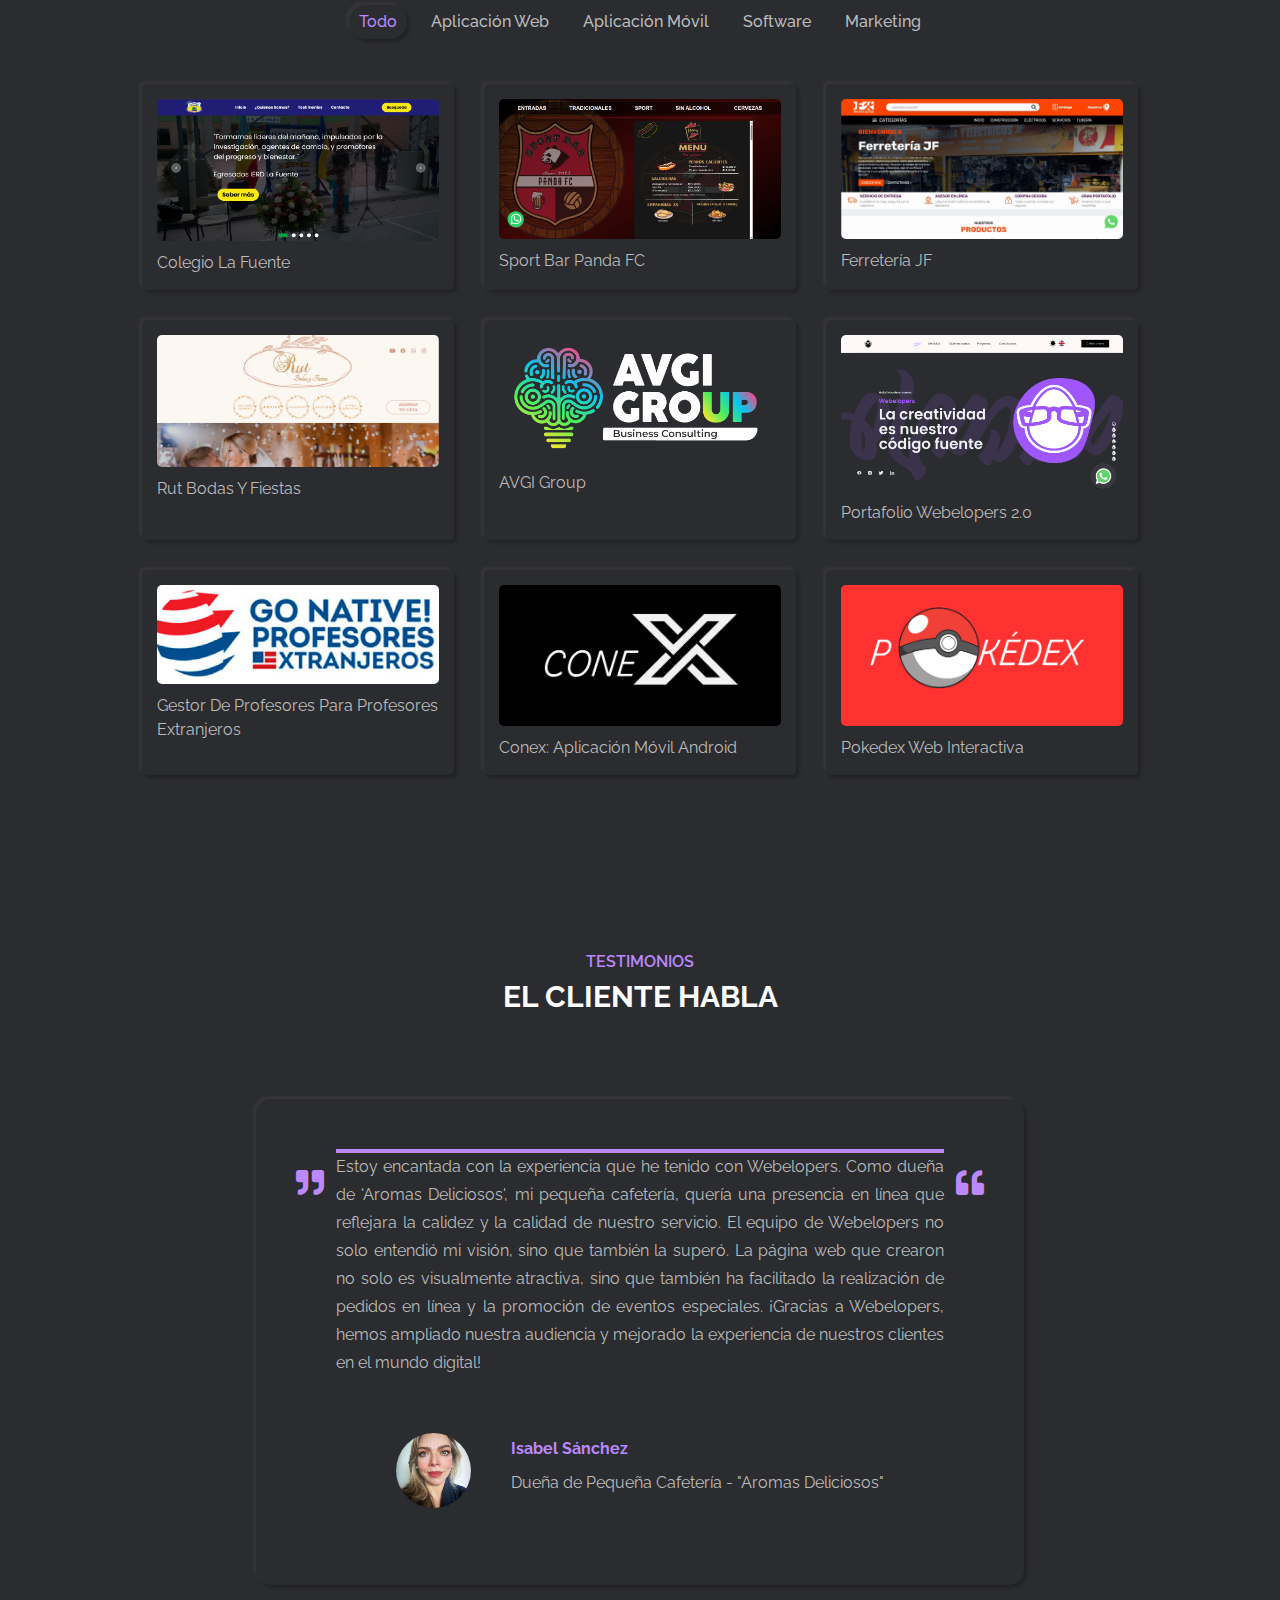
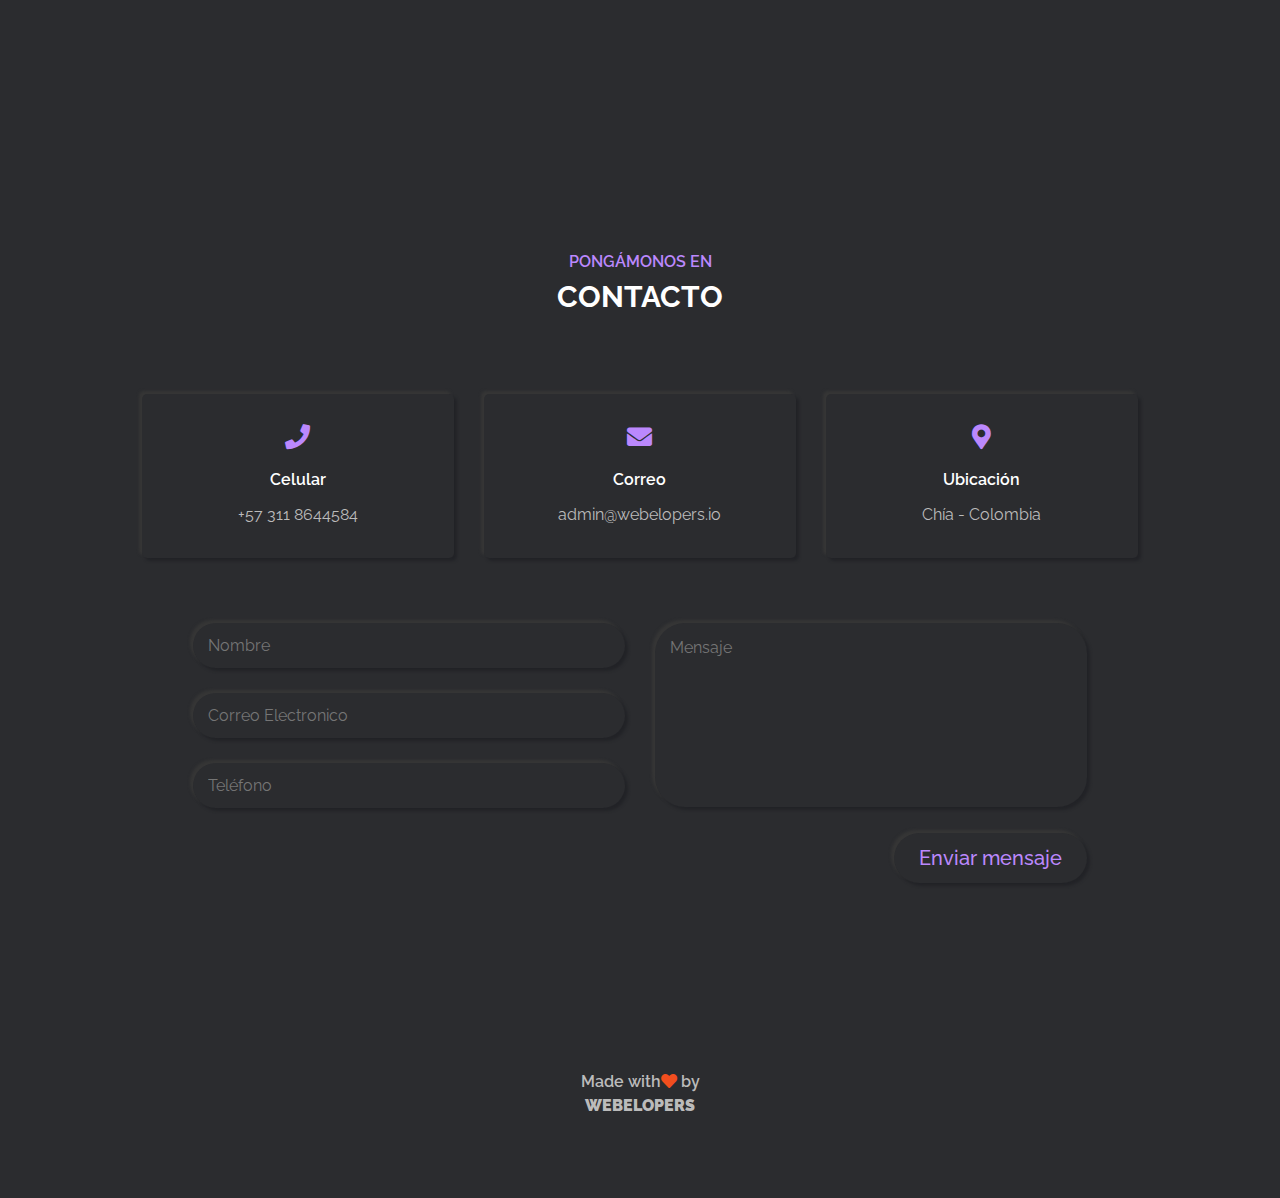
==== commit 46840305: "add new cv" ====
--- a/index.html
+++ b/index.html
@@ -178,10 +178,10 @@
                 <br>
                 <span>¡Conoce nuestros fundadores!<span>
           </p>
-          <a href="./pages/cv-page1.html" class="btn-1 outer-shadow hover-in-shadow" target="_blank">John</a>
-          <a href="./pages/cv-page2.html" class="btn-1 outer-shadow hover-in-shadow" target="_blank">Giovanni</a>
-          <a href="./pages/cv-page3.html" class="btn-1 outer-shadow hover-in-shadow" target="_blank">José</a>
-          <a href="./pages/cv-page4.html" class="btn-1 outer-shadow hover-in-shadow" target="_blank">Santiago</a>
+          <a href="./pages/cv-page1.html" class="btn-1 outer-shadow hover-in-shadow">John</a>
+          <a href="./pages/cv-page2.html" class="btn-1 outer-shadow hover-in-shadow">Giovanni</a>
+          <a href="./pages/cv-page3.html" class="btn-1 outer-shadow hover-in-shadow">Jose</a>
+          <a href="./pages/cv-page4.html" class="btn-1 outer-shadow hover-in-shadow">Santiago</a>
           <br><br><br>
 
           <a href="#contact" class="link-item btn-1 outer-shadow hover-in-shadow">Contratanos</a>
